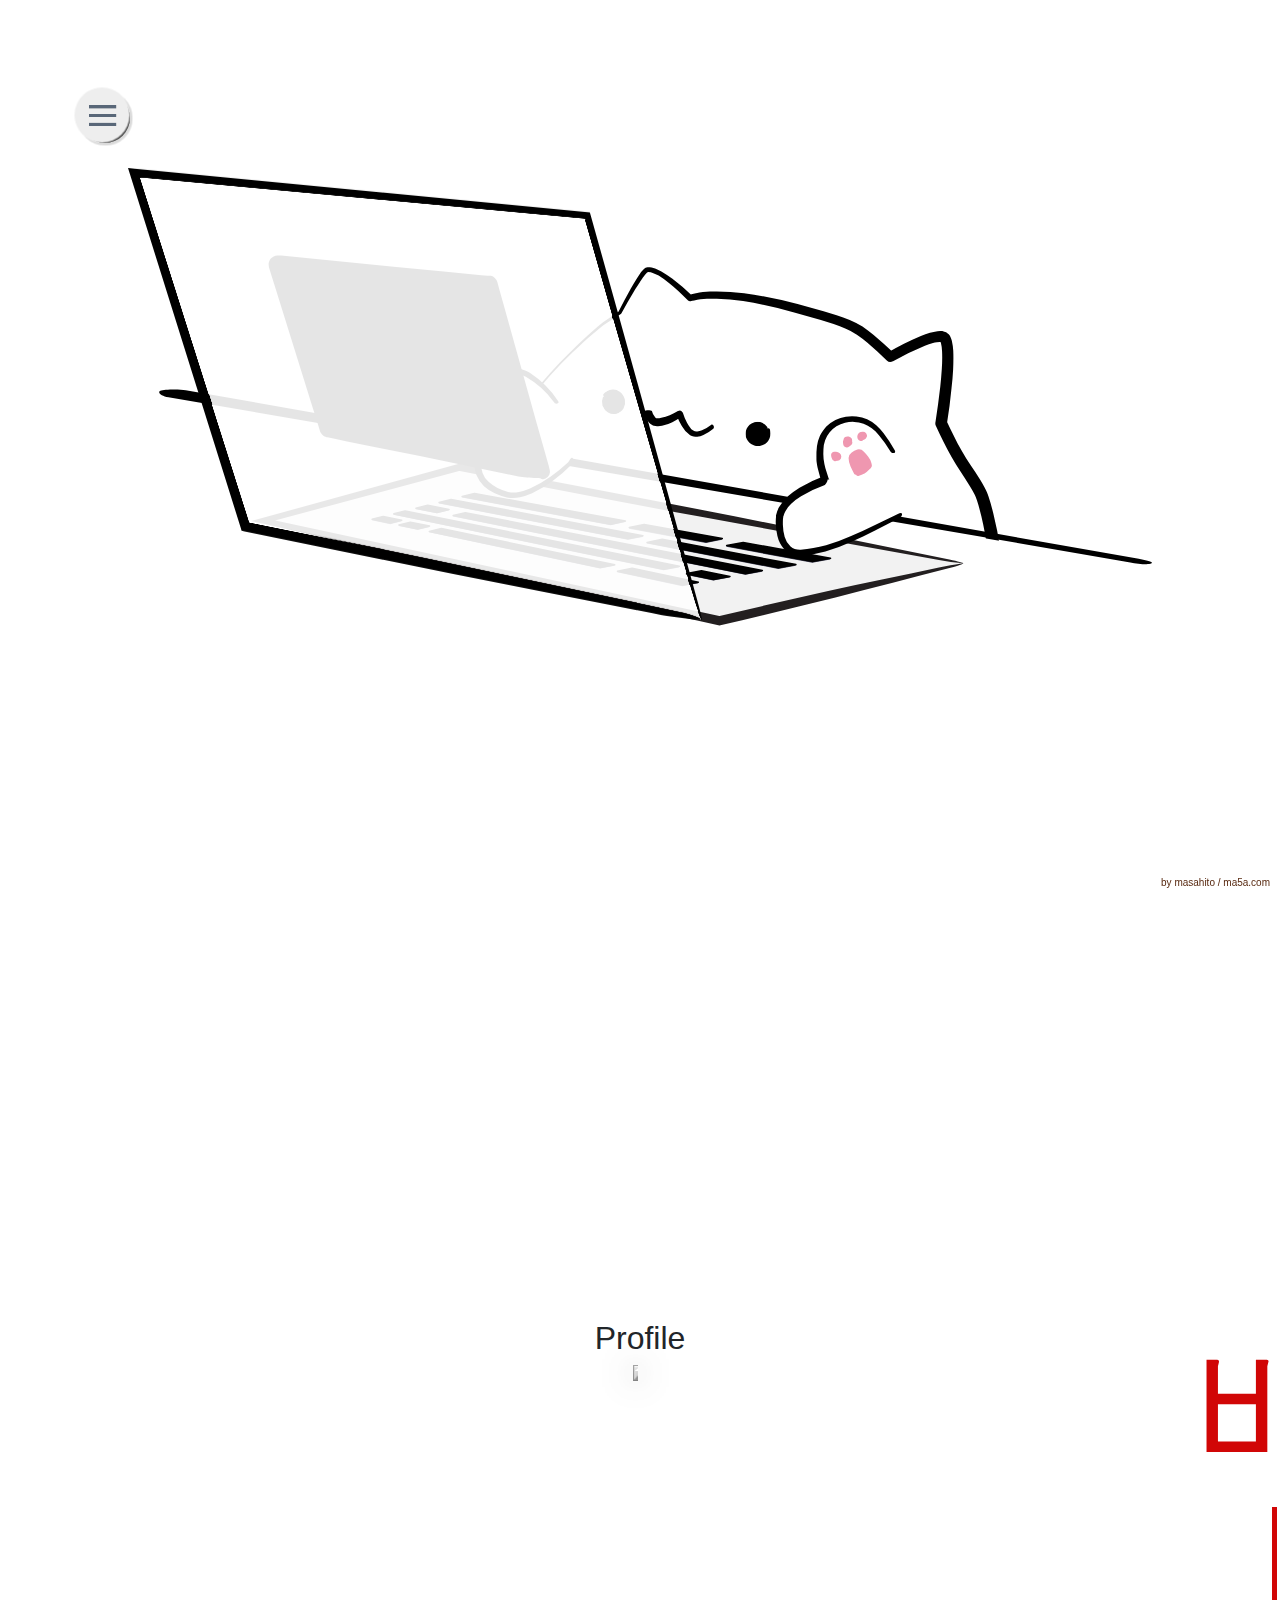
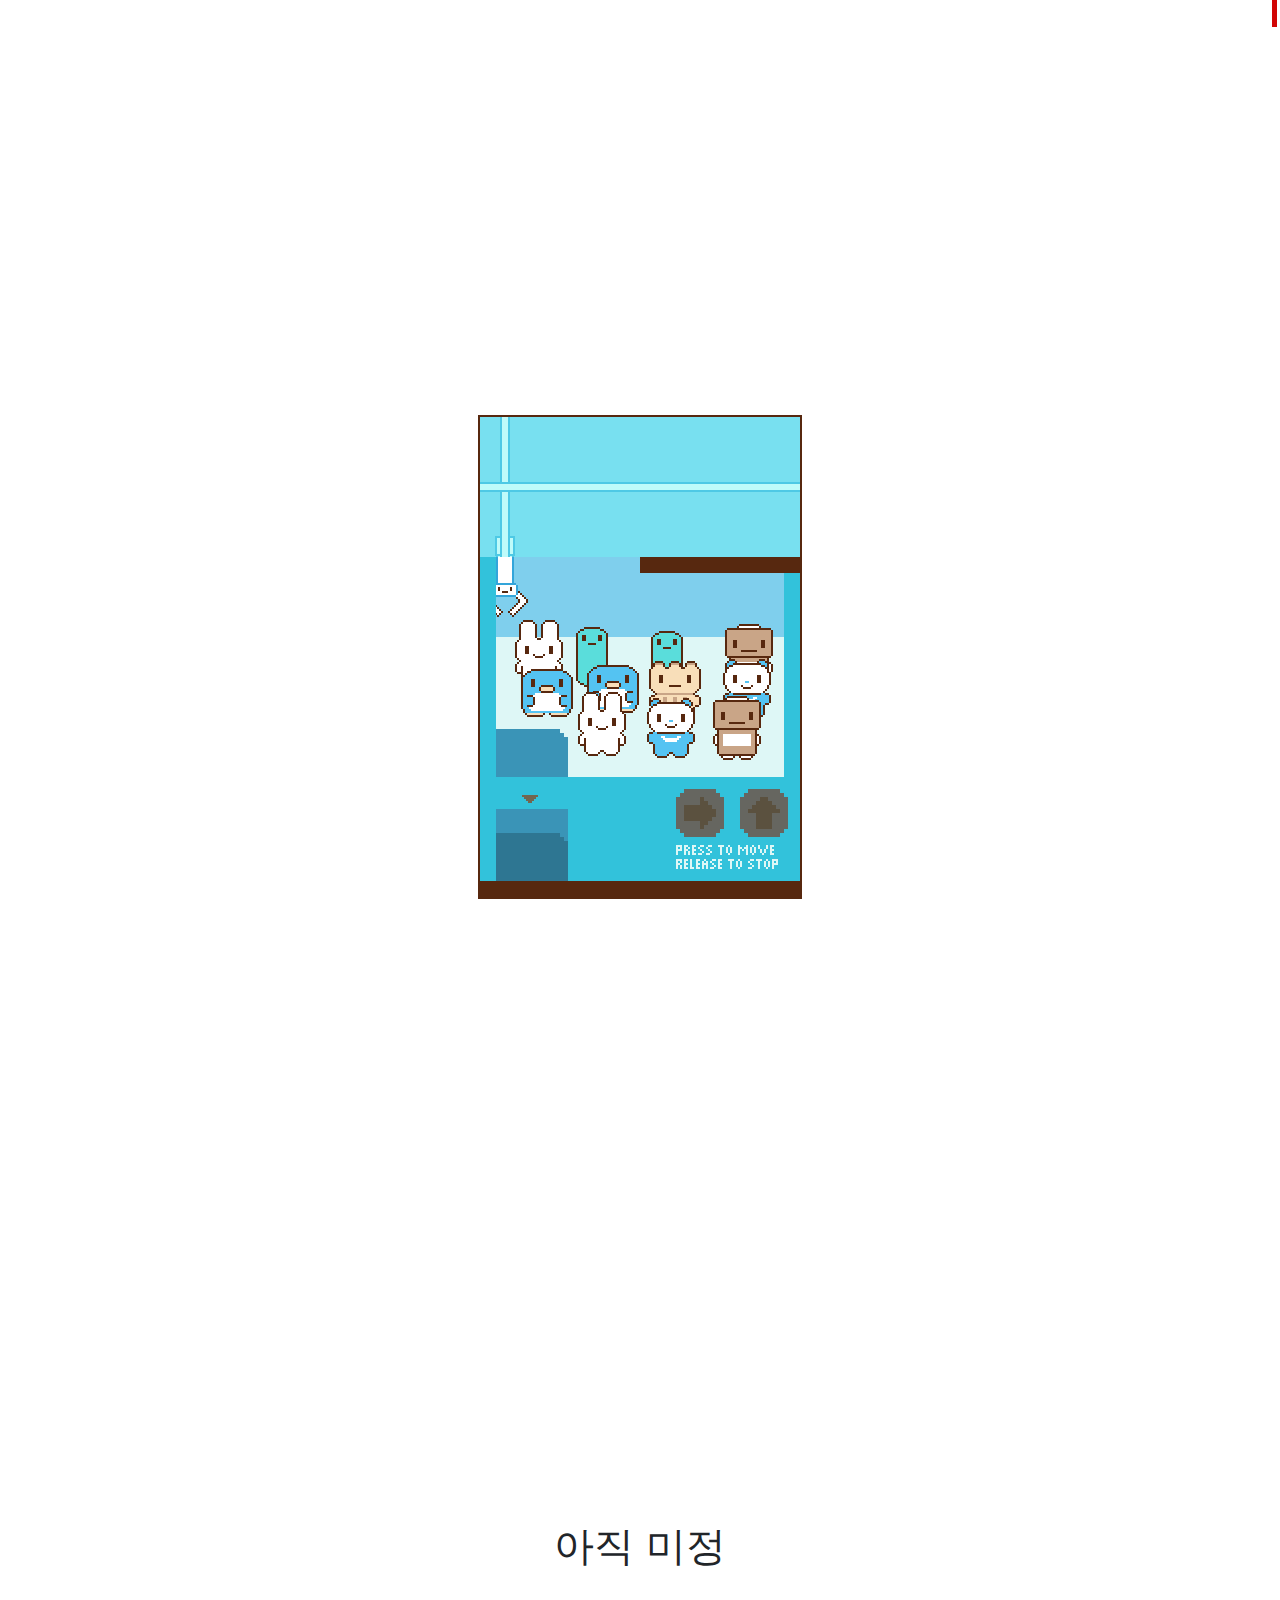
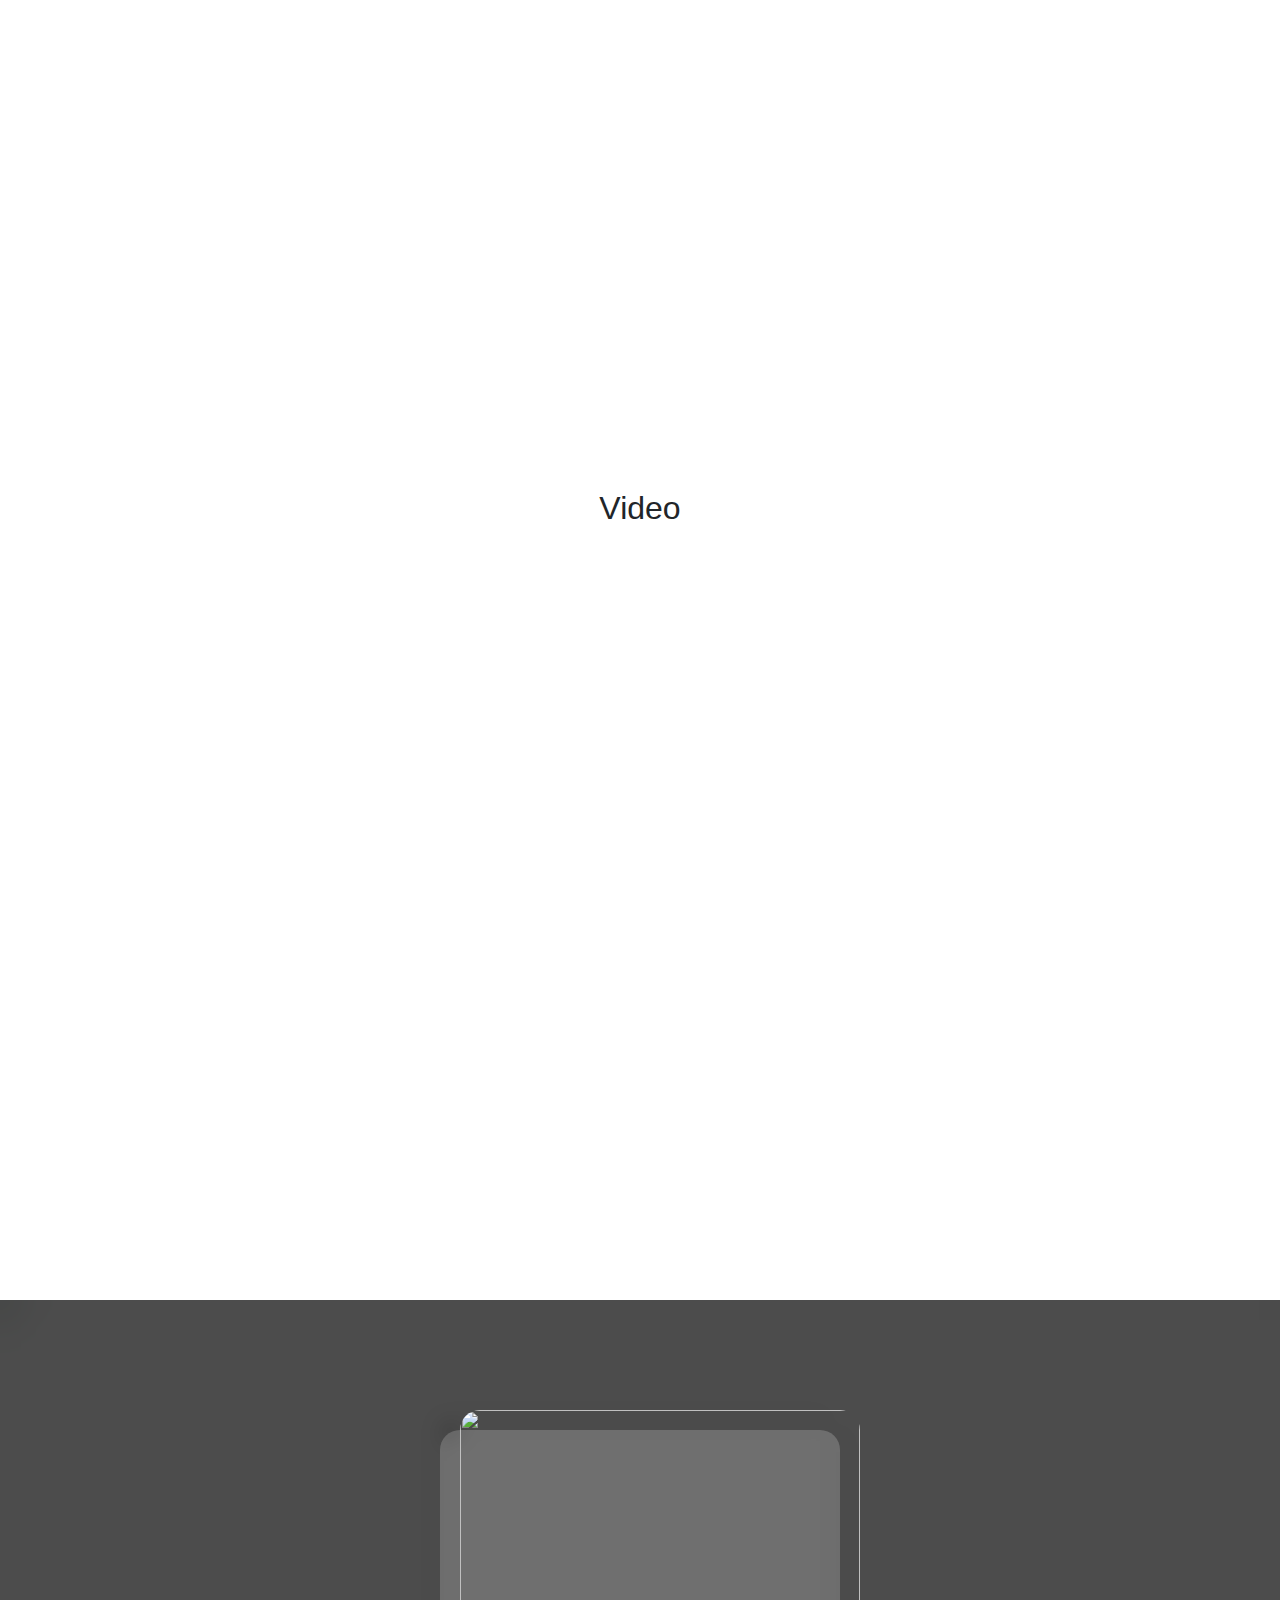
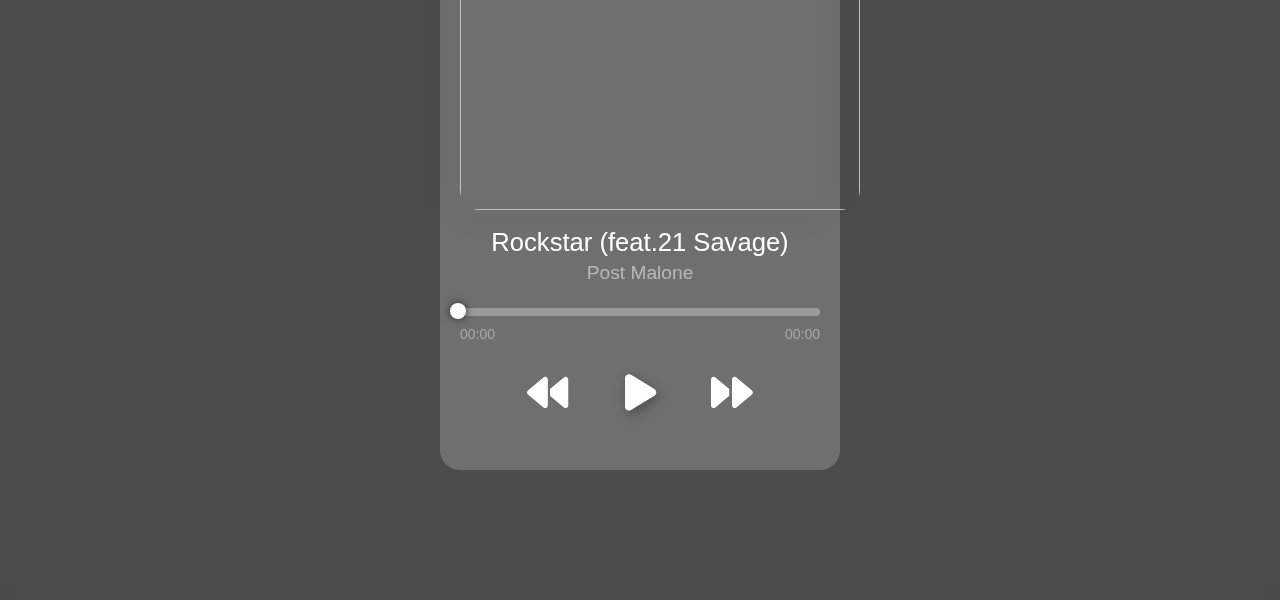
==== BSH1/index.html @ 871c1a19 "게임기능 구현" ====
<!DOCTYPE html>
<html lang="ko">
<head>
    <meta charset="UTF-8">
    <meta name="viewport" content="width=device-width, initial-scale=1.0">
    <title>개인 페이지</title>
    <link rel="stylesheet" href="styles.css">
    <link rel="stylesheet" href="./bongo_cat/bongo_cat.css">
    <link rel="stylesheet" href="./Geolocation/Geolocation.css">
    <link rel="stylesheet" href="https://maxcdn.bootstrapcdn.com/bootstrap/4.5.2/css/bootstrap.min.css">
    <link rel="stylesheet" href="./Localstorage/Localstorage.css">
    <link rel="stylesheet" href="./game/game.css"> 
    <link rel="stylesheet" href="./Audio/Audio.css">
    <link rel="stylesheet" href="https://cdnjs.cloudflare.com/ajax/libs/font-awesome/6.4.0/css/all.min.css">
    <link rel="stylesheet" href="../navi/navi.css">
</head>
<body>
  <div id="navi-container"></div>

    <!-- 페이지 1: 고양이 애니메이션 -->
    <div id="page1" class="page">
        <div class="content">

            <div class="container">
          
              <svg id="bongo-cat" xmlns="http://www.w3.org/2000/svg" xmlns:xlink="http://www.w3.org/1999/xlink" viewBox="0 0 787.3 433.8">
          
                <defs>
          
                  <symbol id="eye" data-name="eye" viewBox="0 0 19.2 18.7">
          
                    <circle cx="9.4" cy="9.1" r="8"></circle>
          
                    <path d="M16.3,5.1a1.3,1.3,0,0,1-1.4-.3,7.2,7.2,0,0,0-4.5-2.6A7.2,7.2,0,0,0,5.5,3.5,6.8,6.8,0,0,0,2.8,7.8a6.8,6.8,0,0,0,1,4.8,6.2,6.2,0,0,0,4,2.7,6.1,6.1,0,0,0,4.6-.7,6.7,6.7,0,0,0,2.9-3.7,6.4,6.4,0,0,0-.5-4.5c-.1-.2.8-1,1.5-1.3s2.2,0,2.3.5a9.4,9.4,0,0,1-.2,7.2,9.4,9.4,0,0,1-5.1,5.1,9,9,0,0,1-7,.2A9.6,9.6,0,0,1,1,13.5,9.2,9.2,0,0,1,.4,6.6,8.9,8.9,0,0,1,4.6,1.3,9,9,0,0,1,11.2.2,9.3,9.3,0,0,1,16.7,4C16.9,4.3,17,4.8,16.3,5.1Z"></path>
          
                  </symbol>
          
                  <symbol id="paw-pads" data-name="paw-pads" viewBox="0 0 31.4 33.9">
          
                    <path d="M6.8,16a3.7,3.7,0,0,1,1.1,2.8,3.2,3.2,0,0,1-1.6,2.6L5,21.8H4.4a2.8,2.8,0,0,1-1.8.3A4.2,4.2,0,0,1,.2,19.1,7.7,7.7,0,0,1,0,17.6a2.8,2.8,0,0,1,.6-2,3.2,3.2,0,0,1,2.1-.8H4A5,5,0,0,1,6.8,16Zm7.3-4.8a1.8,1.8,0,0,0,.7-.5l.7-.4a3.5,3.5,0,0,0,1.1-1,3.2,3.2,0,0,0,.3-1.4,1.4,1.4,0,0,0-.2-.6,3.4,3.4,0,0,0-.3-2.4,3.2,3.2,0,0,0-2.1-1.5H13.1a4.7,4.7,0,0,0-1.6.4,2,2,0,0,0-.9.9l-.4.6v.4a6.1,6.1,0,0,0-.5,1.2,4.3,4.3,0,0,0,0,1.6,3.5,3.5,0,0,0,.5,2l.7.6a3.3,3.3,0,0,0,1.7.7A3,3,0,0,0,14.1,11.2ZM22.7,7l.6.2h.3A2.3,2.3,0,0,0,25,6.8l.4-.3.6-.3a7.5,7.5,0,0,0,1.5-.9,4.2,4.2,0,0,0,.8-1.2,1.9,1.9,0,0,0,.1-1.5A2.6,2.6,0,0,0,27.5,1,3.5,3.5,0,0,0,23.6.3a3.8,3.8,0,0,0-2,1.5,4.8,4.8,0,0,0-.7,2,3.6,3.6,0,0,0,.9,2.6ZM31,24.1a13.5,13.5,0,0,0-2.2-4.7,36.6,36.6,0,0,0-3.2-3.9,5.3,5.3,0,0,0-5-1.9,10.5,10.5,0,0,0-4.5,2.2A5.6,5.6,0,0,0,13.5,20a15.1,15.1,0,0,0,1.2,6.3c.8,2,1.7,4,2.6,5.9a1.6,1.6,0,0,0,1.5.8,1.7,1.7,0,0,0,1.9.9,17.1,17.1,0,0,0,8.7-4.8,8.2,8.2,0,0,0,1.7-2C31.6,26.3,31.3,25,31,24.1Z" fill="#ef97b0"></path>
          
                  </symbol>
          
                </defs>
          
                <g id="head">
          
                  <g id="head__outline">
          
                    <path d="M303.2,186.3c4-7,14.8-20.2,20-26,17-19,34.6-34.9,43-41l12-8s16.6-32,21-33c9-2,33,22,33,22s20-9,79,7c41,11.1,47,14,57,22,7.5,6,18,16,18,16s33.7-19.5,41-15-2,66-2,66,5.9,12.9,11,22c9.1,16.2,13.6,20.2,19,31,3.6,7.2,8.4,28.5,10.5,43.5l-385-62Z" fill="#fff"></path>
          
                    <path d="M302.9,186.9c-1.2,3-5.9,12.6-9,18.8l-12.5,25.5-.6-1.2c32.2,4.8,64.4,9.2,96.6,13.6s64.4,8.9,96.5,13.7,64.3,9.7,96.4,14.9,64.1,10.5,96.2,15.8l-5.6,5.5c-1.2-8.5-2.8-17.1-4.8-25.6-1-4.1-2.1-8.4-3.4-12.3l-.5-1.4-.5-1.4-.6-1.3-.7-1.3a59.5,59.5,0,0,0-3.1-5.5c-2.2-3.6-4.7-7.2-7.1-11s-4.8-7.6-7-11.5c-4.5-7.9-8.3-15.9-12.1-24a4,4,0,0,1-.3-2.6h0c1.4-9.1,2.7-18.2,3.7-27.4.5-4.5.9-9.1,1.2-13.7s.4-9.1.2-13.4a26.4,26.4,0,0,0-.8-6,8.1,8.1,0,0,0-.3-1.1c-.1-.3-.2-.4-.1-.3h.3c0,.1.1.1,0,.1h-.6a11.9,11.9,0,0,0-2.5.2,16.3,16.3,0,0,0-3,.7,56.7,56.7,0,0,0-6.2,2.1,212.6,212.6,0,0,0-24.5,11.9h-.1a3.9,3.9,0,0,1-4.7-.6c-4.9-4.7-10-9.4-15.1-13.8a86.6,86.6,0,0,0-7.9-6,46.1,46.1,0,0,0-8.5-4.6c-6-2.6-12.6-4.6-19.2-6.7l-19.8-5.7a324.9,324.9,0,0,0-40-8.9,196.8,196.8,0,0,0-20.2-1.8c-1.7,0-3.4-.1-5.1,0h-2.5l-2.5.2-2.5.2-2.4.4-2.4.5-1.1.3h-.5l-.4.2H433a2.5,2.5,0,0,1-2.6-.7c-4.6-4.6-9.5-9.1-14.5-13.2a82.7,82.7,0,0,0-7.9-5.7L403.9,81a10.8,10.8,0,0,0-4-.9c-.1,0-.3,0-.3.1h0l-.7.5-1.5,1.7c-1,1.2-2,2.6-2.9,3.9s-3.6,5.5-5.3,8.3c-3.5,5.7-6.8,11.4-9.9,17.3h0l-.4.4-10.2,6.6a53.6,53.6,0,0,0-4.9,3.4l-4.6,3.8c-6.2,5.1-12.1,10.6-17.9,16.2s-11.3,11.4-16.7,17.4c-2.7,3-5.3,6.1-7.8,9.2s-5,6.3-7.4,9.5c-4.2,5.6-7,10-5.7,7.1a34.1,34.1,0,0,1,2.1-3.8l3.8-5.6c2.9-4,6.3-8.3,8.5-10.9s4.4-5.2,6.7-7.7l6.9-7.4c4.7-4.9,9.4-9.7,14.3-14.3s9.8-9.3,15-13.7l4-3.2,4.2-2.9,8.3-5.7-.4.4c3-5.9,6.1-11.8,9.4-17.7,1.6-2.9,3.3-5.8,5.1-8.6l2.9-4.3,1.8-2a7.5,7.5,0,0,1,1.3-1.1c.1-.2.6-.4,1-.5l.9-.2h1.7l1.4.2,2.7.8c1.7.7,3.3,1.5,4.8,2.3a84,84,0,0,1,8.5,5.7A175.7,175.7,0,0,1,434,98.5l-2.9-.6.8-.3.7-.2L434,97l2.7-.7,2.7-.5a23,23,0,0,1,2.6-.3l2.7-.3,2.7-.2h5.3a182.1,182.1,0,0,1,21,1.3,332.5,332.5,0,0,1,41.1,8.4l20,5.5c6.7,2,13.4,4,20.1,6.7a65.3,65.3,0,0,1,9.8,5.1c3.1,2.1,5.9,4.3,8.6,6.5,5.4,4.5,10.6,9.2,15.7,14l-4.8-.6c4.1-2.4,8.2-4.6,12.4-6.7s8.6-4.2,13-6c2.3-.9,4.6-1.7,7-2.4a23.4,23.4,0,0,1,3.8-.9,20,20,0,0,1,4.4-.4h1.3l1.5.4a5.1,5.1,0,0,1,1.7.7l.9.7.8.7a8.3,8.3,0,0,1,1.6,2.6,12.7,12.7,0,0,1,.8,2.3,44.6,44.6,0,0,1,1.1,7.7c.2,5,.1,9.7-.1,14.4s-.7,9.5-1.2,14.1c-.9,9.4-2.1,18.6-3.6,27.9l-.3-2.6c3.7,7.9,7.5,15.8,11.8,23.3,2.1,3.7,4.4,7.4,6.8,11s4.9,7.2,7.3,11.1c1.3,2,2.4,4,3.5,6.1a10.9,10.9,0,0,0,.8,1.5l.8,1.8.7,1.7.6,1.7c1.5,4.4,2.6,8.7,3.7,13.1a262,262,0,0,1,5.2,26.4,4.9,4.9,0,0,1-4.1,5.6h-1.5c-32.1-5-64.2-9.9-96.3-15.1s-64.1-10.6-96.1-16.1-64-11.4-96-17.4-63.9-11.9-95.9-17.4h-.1a.8.8,0,0,1-.6-.9v-.2l16.6-32.1C299.8,192.2,304.1,183.9,302.9,186.9Z"></path>
          
                  </g>
          
                  <g id="head__face">
          
                    <g id="eyes">
          
                      <use width="19.2" height="18.7" transform="translate(474.8 195.2)" xlink:href="#eye"></use>
          
                      <use width="19.2" height="18.7" transform="matrix(-0.51, -0.85, 0.82, -0.5, 370.39, 192.59)" xlink:href="#eye"></use>
          
                    </g>
          
                    <g id="mouth">
          
                      <path d="M399.2,186.3c.9,3.6,2.6,7.8,6,9,6.4,2.3,19-6,19-6s4.1,12.4,10,15,10.7-1.7,16-6" fill="#fff"></path>
          
                      <path d="M450.2,198.3c.6,1.2.2,1.9-.2,2.2a36.7,36.7,0,0,1-7.6,4.9,14.9,14.9,0,0,1-4.8,1.4h-1.4l-1.3-.2-1.4-.4-1.3-.6a21.6,21.6,0,0,1-6.4-7.2,52.8,52.8,0,0,1-4-8.3l3.8,1.3a62.3,62.3,0,0,1-7.1,4.1,32.1,32.1,0,0,1-7.9,2.8,13.2,13.2,0,0,1-4.9.2l-1.4-.3a7.5,7.5,0,0,1-1.3-.6,7.9,7.9,0,0,1-2.3-1.6,16.8,16.8,0,0,1-2.9-4,24.1,24.1,0,0,1-1.6-4.2c-.1-.5,1.6-1.3,3-1.4s3.5.2,3.6.6a10.3,10.3,0,0,0,2.6,4.9l.7.5h2.4l1.5-.2a28.4,28.4,0,0,0,6.5-2c2.1-1,4.3-2.1,6.3-3.3h.1a2.5,2.5,0,0,1,3.4.9l.3.5a43.1,43.1,0,0,0,3.2,7.7,19.8,19.8,0,0,0,2.2,3.4,8.1,8.1,0,0,0,2.6,2.6,5,5,0,0,0,3,.7,10.8,10.8,0,0,0,3.7-1,33.4,33.4,0,0,0,7.2-4.3C448.8,197.4,449.5,197.2,450.2,198.3Z"></path>
          
                    </g>
          
                  </g>
          
                </g>
          
                <g id="table">
          
                  <path d="M65.7,181.8l714,124c0,74-2,54-2,128l-673-161Z" fill="#fff"></path>
          
                  <path d="M786.7,304.2c-2.7,1.2-10.8,0-16.1-.9L31.1,176.4c-5.2-.9-8.9-3.8-6.2-5s14.3-1.4,19.5-.5L777.1,300.6C782.3,301.6,789.4,303.1,786.7,304.2Z"></path>
          
                </g>
          
                <g id="laptop">
          
                  <g id="laptop__base">
          
                    <polygon points="641.9 304.1 454.7 348.2 103.8 271.3 254.6 230.3 641.9 304.1" fill="#f2f2f2"></polygon>
          
                    <path d="M641.9,304.1c1.5-.1-2.3,1.5-10.3,3.6-28.9,7.5-58.1,15.2-87.7,22.6s-59.1,14.5-88.4,21.3l-.8.2-.8-.2-349.5-78-1.1-.2-8.7-1.9,8.6-2.3,150.6-41.5.6-.2h.7c62.5,11.7,125.5,23.6,188.4,35.9s125.6,25.1,188,37.6c8,1.6,11.9,3,10.4,3a185.6,185.6,0,0,1-18.4-2.6c-61.9-11.2-123.6-22.2-185-33.5s-122.7-23.1-184.4-35h1.2L104.4,273.4h-.1v-4.3l351.2,75.7h-1.5c28.3-6.7,56.3-13.3,84.3-19.5s56.5-12,85.2-18.1C631.3,305.6,640.4,304.1,641.9,304.1Z" fill="#231f20"></path>
          
                  </g>
          
                  <g id="laptop__keyboard">
          
                    <polygon points="371.1 274.8 256.8 253.5 257 252.7 266.2 251.1 382.4 271.5 382.3 272.3 371.1 274.8" fill="#3e3e54"></polygon>
          
                    <polygon points="237.4 265.6 221.3 262.4 221.4 261.7 230.2 260.2 246.8 262.6 246.6 263.4 237.4 265.6" fill="#3e3e54"></polygon>
          
                    <polygon points="474.6 312.9 249.9 268.1 250.1 267.3 259.2 265.8 487.7 309.6 487.5 310.5 474.6 312.9" fill="#3e3e54"></polygon>
          
                    <polygon points="411.8 309.4 204.2 266.7 204.4 266 212.9 264.5 423.9 306.3 423.7 307.2 411.8 309.4" fill="#3e3e54"></polygon>
          
                    <polygon points="450 317.3 428.5 312.9 428.8 312 440.7 310.6 462.7 314.1 462.5 315 450 317.3" fill="#3e3e54"></polygon>
          
                    <polygon points="201.6 273.9 187.5 270.9 187.7 270.2 196 268.7 210.4 271 210.3 271.7 201.6 273.9" fill="#3e3e54"></polygon>
          
                    <polygon points="222.6 278.3 208.1 275.3 208.3 274.5 216.9 273.1 231.8 275.4 231.6 276.2 222.6 278.3" fill="#3e3e54"></polygon>
          
                    <polygon points="362.9 308.1 231.5 280.2 231.7 279.5 240.7 278.1 374.2 305.1 374 305.9 362.9 308.1" fill="#3e3e54"></polygon>
          
                    <polygon points="444.3 288.4 385.2 277.4 385.4 276.5 396.6 274.9 456.9 285.1 456.7 285.9 444.3 288.4" fill="#3e3e54"></polygon>
          
                    <polygon points="526.1 303.6 460.1 291.3 460.3 290.4 472.8 288.9 540.1 300.2 539.9 301.1 526.1 303.6" fill="#3e3e54"></polygon>
          
                    <polygon points="426.2 321.6 376.1 310.9 376.3 310.1 387.4 308.7 438.5 318.5 438.3 319.4 426.2 321.6" fill="#3e3e54"></polygon>
          
                    <g>
          
                      <polygon points="410.6 286.5 399.1 288 398.9 288.8 499.9 308.3 513.3 305.9 513.5 305 410.6 286.5" fill="#3e3e54"></polygon>
          
                      <polygon points="395.7 283.7 395.9 282.8 248.2 255.7 239.2 257.3 239 258 384.3 286 395.7 283.7" fill="#3e3e54"></polygon>
          
                    </g>
          
                    <polygon points="371.3 273.9 256.9 252.7 266.4 250.3 382.4 271.5 371.3 273.9" stroke="#000" stroke-linecap="round" stroke-linejoin="round" stroke-width="1.2"></polygon>
          
                    <polygon points="237.6 264.9 221.4 261.7 230.4 259.4 246.8 262.6 237.6 264.9" stroke="#000" stroke-linecap="round" stroke-linejoin="round" stroke-width="1.2"></polygon>
          
                    <polygon points="474.8 312 250 267.3 259.4 265.1 487.7 309.6 474.8 312" stroke="#000" stroke-linecap="round" stroke-linejoin="round" stroke-width="1.2"></polygon>
          
                    <polygon points="412 308.5 204.4 266 213.1 263.8 423.9 306.3 412 308.5" stroke="#000" stroke-linecap="round" stroke-linejoin="round" stroke-width="1.2"></polygon>
          
                    <polygon points="450.2 316.4 428.8 312 440.9 309.7 462.8 314.1 450.2 316.4" stroke="#000" stroke-linecap="round" stroke-linejoin="round" stroke-width="1.2"></polygon>
          
                    <polygon points="201.7 273.1 187.7 270.2 196.2 268 210.4 271 201.7 273.1" stroke="#000" stroke-linecap="round" stroke-linejoin="round" stroke-width="1.2"></polygon>
          
                    <polygon points="222.8 277.6 208.3 274.5 217.1 272.4 231.8 275.4 222.8 277.6" stroke="#000" stroke-linecap="round" stroke-linejoin="round" stroke-width="1.2"></polygon>
          
                    <polygon points="363.1 307.3 231.7 279.5 240.9 277.3 374.2 305.1 363.1 307.3" stroke="#000" stroke-linecap="round" stroke-linejoin="round" stroke-width="1.2"></polygon>
          
                    <polygon points="444.6 287.5 385.4 276.5 396.8 274.1 456.9 285 444.6 287.5" stroke="#000" stroke-linecap="round" stroke-linejoin="round" stroke-width="1.2"></polygon>
          
                    <polygon points="526.3 302.7 460.3 290.4 473 288 540.1 300.2 526.3 302.7" stroke="#000" stroke-linecap="round" stroke-linejoin="round" stroke-width="1.2"></polygon>
          
                    <polygon points="426.4 320.7 376.3 310.1 387.6 307.9 438.5 318.5 426.4 320.7" stroke="#000" stroke-linecap="round" stroke-linejoin="round" stroke-width="1.2"></polygon>
          
                    <g>
          
                      <polygon points="410.7 285.6 399.1 288 500.1 307.4 513.5 305 410.7 285.6" stroke="#000" stroke-linecap="round" stroke-linejoin="round" stroke-width="1.2"></polygon>
          
                      <polygon points="395.9 282.8 248.4 255 239.2 257.3 384.5 285.2 395.9 282.8" stroke="#000" stroke-linecap="round" stroke-linejoin="round" stroke-width="1.2"></polygon>
          
                    </g>
          
                  </g>
          
                  <g id="paw-right">
          
                    <g id="paw-right--down">
          
                      <path d="M293.2,191.3l10-7s-18.4,11.1-24,20-13,20.4-9,31c4.7,12.4,20.5,15.7,22,16,20,3.8,47.8-24.3,47.8-24.3s1.9-3.3,2.2-3.7" fill="#fff"></path>
          
                      <path d="M342.1,223.4c.9,1.2.2,2.8-.3,3.7l-.4.7-.3.3a118.1,118.1,0,0,1-14.2,12.3,83.2,83.2,0,0,1-16.2,9.8,43.9,43.9,0,0,1-9.3,3,26.3,26.3,0,0,1-10.1.2,44.5,44.5,0,0,1-9.3-3.2,34.2,34.2,0,0,1-8.3-5.5,23,23,0,0,1-5.8-8.5,21.3,21.3,0,0,1-1.3-10.3,34.9,34.9,0,0,1,2.7-9.7,76.1,76.1,0,0,1,4.5-8.5l2.4-4,.6-1,.8-1.1a15.6,15.6,0,0,1,1.6-2,49.9,49.9,0,0,1,7-6.8,136.1,136.1,0,0,1,15.3-11.2,3.1,3.1,0,0,1,4.4,1,3,3,0,0,1-.8,4.2H305l-8.6,6.2c-.9.6-2.7-.5-3.1-1.9s.5-4.4,1.5-5l6.6-4.5,3.5,5.3A131.9,131.9,0,0,0,290,197.4a52.7,52.7,0,0,0-6.4,6,6.5,6.5,0,0,0-1.3,1.6l-.6.8-.7,1-2.4,3.8c-1.6,2.6-3.1,5.2-4.4,7.8a27.7,27.7,0,0,0-2.4,8.1,15.6,15.6,0,0,0,.8,8,17.4,17.4,0,0,0,4.4,6.7,27.2,27.2,0,0,0,7.1,4.9,39.5,39.5,0,0,0,8.1,3,21.6,21.6,0,0,0,8.4,0,37.8,37.8,0,0,0,8.5-2.6,84.9,84.9,0,0,0,15.7-9,142.4,142.4,0,0,0,14.1-11.6l-.3.3,1.1-1.8C340.3,223.4,341.3,222.2,342.1,223.4Z"></path>
          
                    </g>
          
                    <g id="paw-right--up">
          
                      <g>
          
                        <path d="M282.2,215.2c-1.6-1.6-12.8-17.9-14-34.3-.1-2.5,1.7-16,12.9-22.4s22.3-1.9,26.2.4c12.2,7.3,21.2,19.1,22.8,22.4" fill="#fff"></path>
          
                        <path d="M330,181.2a2.4,2.4,0,0,1-2.6-1.3,71.4,71.4,0,0,0-9.8-10.8,64,64,0,0,0-11.7-8.6,26.3,26.3,0,0,0-6.5-2.3,26.9,26.9,0,0,0-6.9-.6,24.9,24.9,0,0,0-6.7,1.3,20.8,20.8,0,0,0-5.8,3.3,23.1,23.1,0,0,0-7.6,11,32.5,32.5,0,0,0-1.4,6.6,6.6,6.6,0,0,0,.1,1.4l.2,1.8c.1,1.2.4,2.3.6,3.5a65,65,0,0,0,4.8,13.4c1,2.2,2.2,4.3,3.4,6.4a43.1,43.1,0,0,0,3.9,5.9.6.6,0,0,1,0,.6c0,.2-.2.4-.4.7a5.7,5.7,0,0,1-1.5,1.6c-1.3.6-4.1.1-4.6-.6a89.5,89.5,0,0,1-7.2-13.7,63.7,63.7,0,0,1-4.3-14.9,25.7,25.7,0,0,1-.5-4c0-.3-.1-.6-.1-1v-1.2a12.5,12.5,0,0,1,.2-2.1,35.2,35.2,0,0,1,2.4-7.8,28.6,28.6,0,0,1,4.1-6.9,24.6,24.6,0,0,1,6.1-5.5,26.2,26.2,0,0,1,15.5-4.2,28.9,28.9,0,0,1,7.8,1.2l3.8,1.3,1.8.9,1.8,1a78.2,78.2,0,0,1,11.9,9.6,80.2,80.2,0,0,1,9.7,11.8C331.1,179.7,331.4,181,330,181.2Z"></path>
          
                      </g>
          
                      <use width="31.4" height="33.93" transform="translate(273.2 166.1) rotate(-5.6)" xlink:href="#paw-pads"></use>
          
                    </g>
          
                  </g>
          
                  <g id="laptop__terminal">
          
                    <path d="M316.9,238.7,153.5,205.2a5.1,5.1,0,0,1-4-3.5L109.8,75.4c-1-3.3,1.9-6.6,5.6-6.3L277.9,84.5a5.2,5.2,0,0,1,4.6,3.7l40.7,144.4C324.2,236.2,320.8,239.5,316.9,238.7Z"></path>
          
                    <path d="M317.3,238.7a7.9,7.9,0,0,0,2.2-.7,5,5,0,0,0,2.2-1.9,3.7,3.7,0,0,0,.6-2.9l-.3-.8-.2-.9a15.4,15.4,0,0,1-.5-1.7L300,154.6l-10.7-37.5L284,98.3l-2.6-9.4a7.9,7.9,0,0,0-.4-.9,4.3,4.3,0,0,0-.4-.7,3.3,3.3,0,0,0-1.5-1.1l-.9-.3h-1.1l-2.4-.2L119.2,71.2l-2.4-.3h-2.2a3.3,3.3,0,0,0-2.8,1.6,2.4,2.4,0,0,0-.5,1.4v.8c.1.1.1.2.1.4l.2.6,1.5,4.6L119,98.8l11.8,37.3,11.7,37.2,5.9,18.6,2.9,9.3a3.4,3.4,0,0,0,2.2,2h1l1.2.3,2.4.4,153,31.1c4.3.9,7.4,2.9,5.2,3.3s-11.7-.1-16-1l-75.8-15.7L186.6,214l-19-3.9-9.5-2-4.7-1h-.7l-.8-.3a6.1,6.1,0,0,1-1.4-.7,7.6,7.6,0,0,1-2.3-2.4l-.4-.8a1.9,1.9,0,0,1-.2-.7l-.4-1.2-.7-2.3-1.4-4.6-2.9-9.2-5.8-18.5-11.5-36.9-11.5-37-2.9-9.2L109,78.5l-.7-2.3v-.6c0-.3-.1-.6-.1-.8a4.8,4.8,0,0,1,0-1.7,6.8,6.8,0,0,1,3.8-5,10.1,10.1,0,0,1,3-.7h2.6l9.6,1L204.1,76l38.5,3.7,19.3,1.9,9.6.9,4.8.5h2.6a6.6,6.6,0,0,1,2.7,1.2,7.2,7.2,0,0,1,1.9,2.4,12.1,12.1,0,0,1,.5,1.4l.3,1.1,1.3,4.7,2.6,9.3,5.2,18.6,10.4,37.3,10.4,37.3,5.3,18.6,2.6,9.4,1.3,4.6.6,2.4a7,7,0,0,1,.4,2.7,5.7,5.7,0,0,1-1.8,3.7,5.9,5.9,0,0,1-3.4,1.6,3.5,3.5,0,0,1-2.1-.4C316.7,239,316.8,238.9,317.3,238.7Z"></path>
          
                  </g>
          
                  <g id="laptop__terminal_code_scene"> 
          
                    <g id="laptop__code">
          
                      <g stroke="#3DE0E8" stroke-width="6" transform="matrix(-1 0 0 1 278 103)">
          
                        <g id="f3" transform="translate(0 76)">
          
                          <path class="typing-animation" id="f3-l9" d="M8,25L8,25" stroke-dasharray="60,10"></path>
          
                          <path class="typing-animation" id="f3-l8" d="M8,13L8,13" stroke-dasharray="50,10"></path>
          
                          <path class="typing-animation" id="f3-l7" d="M0,1L0,1" stroke-dasharray="25,10"></path>
          
                        </g>
          
                        <g id="f2" transform="translate(0 38)">
          
                          <path class="typing-animation" id="f2-l6" d="M8,25L8,25" stroke-dasharray="40,10"></path>
          
                          <path class="typing-animation" id="f2-l5" d="M8,13L8,13" stroke-dasharray="60,10"></path>
          
                          <path class="typing-animation" id="f2-l4" d="M0,1L0,1" stroke-dasharray="30,10"></path>
          
                        </g>
          
                        <g id="f1">
          
                          <path class="typing-animation" id="f1-l3" d="M8,25L8,25" stroke-dasharray="60,10"></path>
          
                          <path class="typing-animation" id="f1-l2" d="M8,13L8,13" stroke-dasharray="60,10"></path>
          
                          <path class="typing-animation" id="f1-l1" d="M0,1L0,1" stroke-dasharray="60,10"></path>
          
                        </g>
          
                      </g>
          
                    </g>
          
                  </g>
          
                  <g id="laptop__cover" style="mix-blend-mode: hard-light;">
          
                    <polygon points="440.7 347.2 90.3 275.6 4.7 3.8 353 36.7 440.7 347.2" fill="#f2f2f2"></polygon>
          
                    <path d="M440.4,346.4c-2.5-5.3-6.5-18.8-9-27.4L390.7,178c-13.6-46.8-26.9-93.7-40.3-140.6l2.3,2L4.4,7.1,7.9,2.8,94,274.5l-2.9-2.6q83.7,16.8,166.8,34.2t166.8,35.4c8.8,1.9,17.5,5.1,14.7,5.5s-6.3-.2-12-.9-12.3-1.5-16.8-2.3Q330.5,328.1,250,312.1c-53.5-10.8-107.1-21.7-160.4-32.7l-2.3-.5-.6-2.1L1.5,4.8,0,0,5,.5,353.3,34l1.8.2.5,1.8q20.7,73.8,41.2,147.8l40.6,147.5C439.8,340.1,442.9,351.7,440.4,346.4Z"></path>
          
                  </g>
          
                </g>
          
                <g id="paw-left">
          
                  <g id="paw-left--up">
          
                    <g>
          
                      <path d="M545.4,261.9c-7.1-13-12.9-31.1-13.3-37.6-.6-9,0-15.6,5.2-22.2s15-9.8,22.7-8.8a26.7,26.7,0,0,1,17.3,9.4c5.3,5.8,9.4,12.9,11.6,16.6" fill="#fff"></path>
          
                      <path d="M588.9,219.2c-1.4.4-2.3-.7-2.8-1.4a93.9,93.9,0,0,0-8.9-12.5c-3.3-3.9-7.1-7-11.7-8.6a24.2,24.2,0,0,0-7.1-1.4,24.5,24.5,0,0,0-7.1.7,27,27,0,0,0-6.6,2.7,21,21,0,0,0-5.2,4.6,20.6,20.6,0,0,0-3.5,6.1,22.2,22.2,0,0,0-1.3,6.9,47.3,47.3,0,0,0,.1,7.5,52.2,52.2,0,0,0,1.4,7.1c1.4,4.8,3.1,9.7,5,14.4a147.7,147.7,0,0,0,6.5,13.9c.4.7-1,2.3-2.4,2.6s-4-.6-4.4-1.4c-2.3-4.8-4.3-9.7-6.1-14.6a128.8,128.8,0,0,1-4.6-15.3c-.3-1.3-.5-2.6-.7-4a16.4,16.4,0,0,1-.2-2.2v-2a57,57,0,0,1,.4-8.2,27.2,27.2,0,0,1,2.3-8.2c.7-1.3,1.4-2.5,2.2-3.7l1.3-1.7,1.4-1.6a28.8,28.8,0,0,1,7-5,27.6,27.6,0,0,1,8-2.5,25.6,25.6,0,0,1,8.3-.2,27.4,27.4,0,0,1,15.1,6.7,50.6,50.6,0,0,1,5.5,5.9,111.3,111.3,0,0,1,8.7,13.2C589.8,217.7,590.3,218.9,588.9,219.2Z"></path>
          
                    </g>
          
                    <use width="31.4" height="33.93" transform="matrix(0.99, -0.03, 0.04, 1, 539.85, 203.52)" xlink:href="#paw-pads"></use>
          
                  </g>
          
                  <g id="paw-left--down">
          
                    <path d="M538.2,239.3c-3.2,1.6-33,10.8-37,28-.4,1.8-2.1,18.9,7,26,5.5,4.3,12.7,2.8,25,0,10.3-2.3,19-5.8,40-16,9.1-4.4,16.6-8.2,22-11" fill="#fff"></path>
          
                    <path d="M595.1,266.4c.1,1.4-1.4,2.4-2.4,2.9l-18.3,9.4c-6.2,3.1-12.3,6.1-18.6,9a120.8,120.8,0,0,1-19.6,7.2l-5.1,1.2-5.1,1.1a43.4,43.4,0,0,1-5.2.9,33.8,33.8,0,0,1-5.6.3,17.8,17.8,0,0,1-5.8-1.5,6.1,6.1,0,0,1-1.4-.7l-1.3-.9-2.2-2a23.6,23.6,0,0,1-5.2-10.2,44.5,44.5,0,0,1-1.3-10.9c0-.9.1-1.8.1-2.7a6.6,6.6,0,0,0,.1-1.4v-.7c.1-.3.1-.7.2-.9a21.6,21.6,0,0,1,2.1-5.5,33.4,33.4,0,0,1,7.1-8.7,67.1,67.1,0,0,1,8.7-6.4,121.7,121.7,0,0,1,19-9,1.5,1.5,0,0,1,1.7.6,3.4,3.4,0,0,1,.9,1.9c.1,1.5-1.6,4.2-2.6,4.6a91.1,91.1,0,0,0-17.8,8.5,40.1,40.1,0,0,0-7.6,5.8,22.8,22.8,0,0,0-5.2,7.3l-.4,1-.3,1a1.7,1.7,0,0,0-.2.5v.4c-.1.4-.1.8-.2,1.2s-.1,3.1-.1,4.7a35.4,35.4,0,0,0,1.4,9.3,15.6,15.6,0,0,0,4.5,7.3c2,1.9,4.7,2.6,7.8,2.5a55.9,55.9,0,0,0,9.7-1.2l4.9-1.1,4.9-1.1a121,121,0,0,0,18.8-6.8c12.4-5.3,24.6-11.5,36.8-17.4C593.4,265.4,595,264.9,595.1,266.4Z"></path>
          
                  </g>
          
                </g>
          
              </svg>
          
            </div>
          
          </div>
          
            <!-- 기존 페이지 내용 -->
          </div>

    <!-- 페이지 2: Profile -->
    <div id="page2" class="page">
        <h2>Profile</h2>
        <!-- <img src="profile-image.jpg" alt="Profile Image" style="width: 150px; height: 150px; border-radius: 50%;">
        <p><strong>이름:</strong> 배상현</p>
        <p><strong>직업:</strong> 개발자</p>
        <p><strong>소개:</strong> 안녕하세요, 저는 개발자 배상현입니다. 다양한 웹 개발 실습을 하고 있습니다.</p> -->
        <div class="profile">
          <h1>배상현</h1>
          <div class="infoHolder">
          <h2>개발자</h2>
          <p>안녕하세요, 저는 개발자 배상현입니다. 다양한 웹 개발 실습을 하고 있습니다. </p></div>
          
        <div class="imageHolder"><img class="profilePic" src="https://images.unsplash.com/photo-1418833893919-fa9c83e8d69e?dpr=1&auto=format&fit=crop&w=1500&h=2250&q=80&cs=tinysrgb&crop="></div>
        </div>
        


    </div>

    <!-- 페이지 3: Game -->
    <div id="page3" class="page">
      <div class="wrapper">
        <div class="collection-box pix"></div>
        <div class="claw-machine">
          <div class="box pix">
            <div class="machine-top pix">
              <div class="arm-joint pix">
                <div class="arm pix">
                  <div class="claws pix"></div>
                </div>
              </div>
              <div class="rail vert pix"></div>
              <div class="rail hori pix"></div>
            </div>
            <div class="machine-bottom pix">
              <div class="collection-point pix"></div>
            </div>
          </div>
          <div class="control pix">
            <div class="cover left"></div>
            <button class="hori-btn pix"></button>
            <button class="vert-btn pix"></button>
            <div class="cover right">
              <div class="instruction pix"></div>
            </div>
            <div class="cover bottom"></div>
            <div class="cover top">
              <div class="collection-arrow pix"></div>
            </div>
            <div class="collection-point pix"></div>
          </div>
        </div>
      </div>
      <div class="sign">
        by masahito / <a href="http://www.ma5a.com/">ma5a.com</a>
      </div>
    </div>

    <!-- 페이지 4: 미정 -->
    <div id="page4" class="page">
      <h1>아직 미정</h1>
      
    </div>

    <!-- 페이지 5: Video -->
    <div id="page5" class="page">
      <h2>Video</h2>
      <iframe width="75%" height="75%" 
          src="https://www.youtube.com/embed/4dioshgq6k4" 
          title="YouTube video player" 
          frameborder="0" 
          allow="accelerometer; autoplay; clipboard-write; encrypted-media; gyroscope; picture-in-picture" 
          allowfullscreen>
      </iframe>
    </div>


    <!-- 페이지 6: Audio -->
    <div id="page6" class="page">
        <div class="section">
            <div class="section__background">
                <img id="backgroundImage" class="section__background-image" src="https://yildirimzlm.s3.us-east-2.amazonaws.com/post-malone-2.jpeg" alt="">
            </div>
            <div class="music-card__wrapper">
                <div class="music-card">
                    <div class="music-card__content">
                        <img class="music-image" src="https://yildirimzlm.s3.us-east-2.amazonaws.com/post-malone-2.jpeg" alt="">
                        <div class="music-info">
                            <h2 class="music-name">Rockstar (feat.21 Savage)</h2>
                            <p class="music-artist">Post Malone</p>
                        </div>
                        <audio src="https://yildirimzlm.s3.us-east-2.amazonaws.com/Post+Malone+-+rockstar+ft.+21+Savage+(Official+Audio).mp3"></audio>
                        <div class="music-progress">
                            <div id="progress-bar" class="music-progress-bar"></div>
                            <div class="music-progress__time">
                                <span class="music-progress__time-item music-current-time">00:00</span>
                                <span class="music-progress__time-item music-duration-time">00:00</span>
                            </div>
                        </div>
                        <div class="music-controls">
                            <div id="prev" class="music-controls-item">
                                <i class="fas fa-backward music-controls-item--icon"></i>
                            </div>
    
                            <div id="play" class="music-controls-item">
                                <i class="fas fa-play music-controls-item--icon play-icon"></i>
                                <div class="play-icon-background"></div>
                            </div>
    
                            <div id="next" class="music-controls-item">
                                <i class="fas fa-forward music-controls-item--icon"></i>
                            </div>
                        </div>
                    </div>
                </div>
            </div>
        </div>
    </div>

    <script src="https://code.jquery.com/jquery-3.6.0.min.js"></script>
    <script type="module" src="script.js"></script>
    <script src="./Geolocation/Geolocation.js"></script>
    <script src="./Localstorage/Localstorage.js"></script>
    <script src="./game/game.js"></script>
    <script src="./Audio/Audio.js"></script>
</body>
</html>
---- BSH1/styles.css ----
* {
    margin: 0;
    padding: 0;
    box-sizing: border-box;
}

body {
    font-family: Arial, sans-serif;
    height: 100%; /* 페이지 전체 높이를 100%로 설정 */
    overflow-x: hidden; /* 가로 스크롤 방지 */
    overflow-y: scroll; /* 세로 스크롤 활성화 */
}

h1 {
    margin: 0;
}

.page {
    height: 100vh; /* 각 페이지는 화면의 100% 높이를 차지 */
    display: flex;
    justify-content: center;
    align-items: center;
    text-align: center;
    flex-direction: column;
    padding: 0;
    transition: transform 1s ease-in-out;
    overflow: hidden; /* 화면을 넘는 부분을 숨기기 */
}

video, audio {
    width: 80%;
    margin: 20px 0;
    max-width: 100%;
}

button {
    padding: 10px 20px;
    background-color: #4CAF50;
    color: white;
    border: none;
    cursor: pointer;
    font-size: 16px;
}

button:hover {
    background-color: #45a049;
}

/* 반응형 디자인 */
@media screen and (max-width: 768px) {
    header {
        font-size: 18px;
    }

    h1 {
        font-size: 24px;
    }

    video, audio {
        width: 100%;
    }

    button {
        padding: 8px 16px;
    }
}

@media screen and (max-width: 480px) {
    header {
        font-size: 16px;
    }

    h1 {
        font-size: 20px;
    }

    button {
        padding: 6px 12px;
        font-size: 14px;
    }
}

#navi-container {
    position: fixed;
    margin: auto;
    top: 10%; /* 상단 여백 */
    left: 8%; /* 우측 여백 */
    text-align: center;
    box-sizing: border-box;
    font-size: 26px;
    z-index: 1000;
}


* {
    box-sizing: border-box;
  }
  
  @import url('https://fonts.googleapis.com/css?family=Fjalla+One');
  @import url('https://fonts.googleapis.com/css?family=Roboto+Slab');
  
   */
  .profile {
    width: 1080px;
    left: 50%;
    float: left;
    position: relative;
    margin: 50px 0px;
    margin-left: -540px;
    cursor: pointer;
  }
  
  .profile .imageHolder {
    float: left;
    width: 30%;
    position: relative;
    left: 5%;
  }
  
  .profile .imageHolder .profilePic {
    width: 100%;
    float: left;
    position: relative;
    -webkit-filter: grayscale(100%);
    filter: grayscale(100%);
    transition: all 0.5s ease;
    -webkit-transition: all 0.5s ease;
    -webkit-box-shadow: 0px 0px 31px -1px rgba(71, 71, 71, 1);
    -moz-box-shadow: 0px 0px 31px -1px rgba(71, 71, 71, 1);
    box-shadow: 0px 0px 31px -1px rgba(71, 71, 71, 1);
  }
  
  .profile .imageHolder:after {
    content: '';
    pointer-events: none;
    background-size: 50%;
    background-repeat: no-repeat;
    background-position: center top;
    width: 100%;
    min-height: 30vh;
    display: block;
    top: 4vw;
    opacity: 0;
    float: left;
    position: absolute;
    z-index: 1000;
    left: 0;
    transition: all 0.5s ease;
    -webkit-transition: all 0.5s ease;
    animation: bounce 0.5s linear infinite;
    animation-play-state: paused;
  }
  
  .profile h1 {
    font-family: 'Fjalla One', sans-serif;
    color: #D10606;
    position: absolute;
    width: 100%;
    padding: 0 0 0 32%;
    margin-top: -50px;
    margin-bottom: 0;
    font-size: 15vw;
    letter-spacing: 1vw;
    z-index: 10000;
    font-weight: 400;
    text-transform: uppercase;
    pointer-events: none;
    transition: all 0.5s ease;
    -webkit-transition: all 0.5s ease;
  }
  
  .profile h1:after {
    content: '';
    float: left;
    position: absolute;
    left: 50%;
    bottom: -10vw;
    width: 5px;
    height: 10vw;
    background-color: #D10606;
  }
  
  .profile:hover h1 {
    transform: translateY(30vw);
  }
  
  .profile:hover .profilePic {
    -webkit-filter: grayscale(0%);
    filter: grayscale(0%);
    transform: scale(1.1);
  }
  
  .profile:hover .imageHolder:after {
    opacity: 1;
    animation-play-state: running;
  }
  
  .profile .infoHolder {
    width: 60%;
    float: right;
    right: 1%;
    position: absolute;
    overflow-x: hidden;
  }
  
  .profile .infoHolder h2 {
    font-family: 'Fjalla One', sans-serif;
    letter-spacing: 3px;
    margin-top: 0;
    float: left;
    width: 100%;
    transform: translateX(102%);
    transition: all 0.5s ease;
    -webkit-transition: all 0.5s ease;
  }
  
  .profile .infoHolder p {
    font-family: 'Roboto Slab', serif;
    float: left;
    margin-top: 0;
    width: 100%;
    transform: translateX(102%);
    transition: all 0.62s ease;
    -webkit-transition: all 0.62s ease;
  }
  
  .profile:hover .infoHolder h2,
  .profile:hover .infoHolder p {
    transform: translateX(0%);
  }
  
  @media screen and (min-width: 1080px) {
    .profile h1 {
      font-size: 120pt !important;
      letter-spacing: 20pt !important;
    }
    
    .profile h1:after {
      bottom: -120px !important;
      height: 120px !important;
    }
    
    .profile:hover h1 {
      transform: translateY(250px);
    }
  }
  
  @media screen and (max-width: 1080px) {
    .profile {
      width: 100%;
      left: 0;
      margin-left: 0;
    }
  }
  
  @keyframes bounce {
    0% {
      transform: translateY(0px);
    }
    50% {
      transform: translateY(5px);
    }
    100% {
      transform: translateY(0px);
    }
  }
---- BSH1/bongo_cat/bongo_cat.css ----
.content {

    position: relative;
  
  }
  
  .container {
  
    top: 0;
  
    bottom: 0;
  
    left: 0;
  
    right: 0;
  
  }
  
  #bongo-cat {
  
    position: center;
  
    height: 80vh;
  
    width: 80vw;
  
    margin: auto;
  
  }
  
  .typing-animation {
  
    -webkit-animation-timing-function: linear;
  
            animation-timing-function: linear;
  
    -webkit-animation-iteration-count: infinite;
  
            animation-iteration-count: infinite;
  
    -webkit-animation-duration: 1200ms;
  
            animation-duration: 1200ms;
  
  }
  
  path#f1-l1 {
  
    -webkit-animation-name: typing-f1-l1;
  
            animation-name: typing-f1-l1;
  
  }
  
  path#f1-l2 {
  
    -webkit-animation-name: typing-f1-l2;
  
            animation-name: typing-f1-l2;
  
  }
  
  path#f1-l3 {
  
    -webkit-animation-name: typing-f1-l3;
  
            animation-name: typing-f1-l3;
  
  }
  
  path#f2-l4 {
  
    -webkit-animation-name: typing-f2-l4;
  
            animation-name: typing-f2-l4;
  
  }
  
  path#f2-l5 {
  
    -webkit-animation-name: typing-f2-l5;
  
            animation-name: typing-f2-l5;
  
  }
  
  path#f2-l6 {
  
    -webkit-animation-name: typing-f2-l6;
  
            animation-name: typing-f2-l6;
  
  }
  
  path#f3-l7 {
  
    -webkit-animation-name: typing-f3-l7;
  
            animation-name: typing-f3-l7;
  
  }
  
  path#f3-l8 {
  
    -webkit-animation-name: typing-f3-l8;
  
            animation-name: typing-f3-l8;
  
  }
  
  path#f3-l9 {
  
    -webkit-animation-name: typing-f3-l9;
  
            animation-name: typing-f3-l9;
  
  }
  
  @-webkit-keyframes typing-f3-l9 {
  
    0% {
  
      d: path("M8,25L8,25");
  
    }
  
    82% {
  
      d: path("M8,25L8,25");
  
    }
  
    92% {
  
      d: path("M8,25L96,25");
  
    }
  
    100% {
  
      d: path("M8,25L96,25");
  
    }
  
  }
  
  @keyframes typing-f3-l9 {
  
    0% {
  
      d: path("M8,25L8,25");
  
    }
  
    82% {
  
      d: path("M8,25L8,25");
  
    }
  
    92% {
  
      d: path("M8,25L96,25");
  
    }
  
    100% {
  
      d: path("M8,25L96,25");
  
    }
  
  }
  
  @-webkit-keyframes typing-f3-l8 {
  
    0% {
  
      d: path("M8,13L8,13");
  
    }
  
    68% {
  
      d: path("M8,13L8,13");
  
    }
  
    82% {
  
      d: path("M8,13L146,13");
  
    }
  
    100% {
  
      d: path("M8,13L146,13");
  
    }
  
  }
  
  @keyframes typing-f3-l8 {
  
    0% {
  
      d: path("M8,13L8,13");
  
    }
  
    68% {
  
      d: path("M8,13L8,13");
  
    }
  
    82% {
  
      d: path("M8,13L146,13");
  
    }
  
    100% {
  
      d: path("M8,13L146,13");
  
    }
  
  }
  
  @-webkit-keyframes typing-f3-l7 {
  
    0% {
  
      d: path("M0,1L0,1");
  
    }
  
    60% {
  
      d: path("M0,1L0,1");
  
    }
  
    68% {
  
      d: path("M0,1L96,1");
  
    }
  
    100% {
  
      d: path("M0,1L96,1");
  
    }
  
  }
  
  @keyframes typing-f3-l7 {
  
    0% {
  
      d: path("M0,1L0,1");
  
    }
  
    60% {
  
      d: path("M0,1L0,1");
  
    }
  
    68% {
  
      d: path("M0,1L96,1");
  
    }
  
    100% {
  
      d: path("M0,1L96,1");
  
    }
  
  }
  
  @-webkit-keyframes typing-f2-l6 {
  
    0% {
  
      d: path("M8,25L8,25");
  
    }
  
    54% {
  
      d: path("M8,25L8,25");
  
    }
  
    60% {
  
      d: path("M8,25L69,25");
  
    }
  
    100% {
  
      d: path("M8,25L69,25");
  
    }
  
  }
  
  @keyframes typing-f2-l6 {
  
    0% {
  
      d: path("M8,25L8,25");
  
    }
  
    54% {
  
      d: path("M8,25L8,25");
  
    }
  
    60% {
  
      d: path("M8,25L69,25");
  
    }
  
    100% {
  
      d: path("M8,25L69,25");
  
    }
  
  }
  
  @-webkit-keyframes typing-f2-l5 {
  
    0% {
  
      d: path("M8,13L8,13");
  
    }
  
    44% {
  
      d: path("M8,13L8,13");
  
    }
  
    54% {
  
      d: path("M8,13L114,13");
  
    }
  
    100% {
  
      d: path("M8,13L114,13");
  
    }
  
  }
  
  @keyframes typing-f2-l5 {
  
    0% {
  
      d: path("M8,13L8,13");
  
    }
  
    44% {
  
      d: path("M8,13L8,13");
  
    }
  
    54% {
  
      d: path("M8,13L114,13");
  
    }
  
    100% {
  
      d: path("M8,13L114,13");
  
    }
  
  }
  
  @-webkit-keyframes typing-f2-l4 {
  
    0% {
  
      d: path("M0,1L0,1");
  
    }
  
    30% {
  
      d: path("M0,1L0,1");
  
    }
  
    44% {
  
      d: path("M0,1L136,1");
  
    }
  
    100% {
  
      d: path("M0,1L136,1");
  
    }
  
  }
  
  @keyframes typing-f2-l4 {
  
    0% {
  
      d: path("M0,1L0,1");
  
    }
  
    30% {
  
      d: path("M0,1L0,1");
  
    }
  
    44% {
  
      d: path("M0,1L136,1");
  
    }
  
    100% {
  
      d: path("M0,1L136,1");
  
    }
  
  }
  
  @-webkit-keyframes typing-f1-l3 {
  
    0% {
  
      d: path("M8,25L8,25");
  
    }
  
    24% {
  
      d: path("M8,25L8,25");
  
    }
  
    30% {
  
      d: path("M8,25L61,25");
  
    }
  
    100% {
  
      d: path("M8,25L61,25");
  
    }
  
  }
  
  @keyframes typing-f1-l3 {
  
    0% {
  
      d: path("M8,25L8,25");
  
    }
  
    24% {
  
      d: path("M8,25L8,25");
  
    }
  
    30% {
  
      d: path("M8,25L61,25");
  
    }
  
    100% {
  
      d: path("M8,25L61,25");
  
    }
  
  }
  
  @-webkit-keyframes typing-f1-l2 {
  
    0% {
  
      d: path("M8,13L8,13");
  
    }
  
    14% {
  
      d: path("M8,13L8,13");
  
    }
  
    24% {
  
      d: path("M8,13L124,13");
  
    }
  
    100% {
  
      d: path("M8,13L124,13");
  
    }
  
  }
  
  @keyframes typing-f1-l2 {
  
    0% {
  
      d: path("M8,13L8,13");
  
    }
  
    14% {
  
      d: path("M8,13L8,13");
  
    }
  
    24% {
  
      d: path("M8,13L124,13");
  
    }
  
    100% {
  
      d: path("M8,13L124,13");
  
    }
  
  }
  
  @-webkit-keyframes typing-f1-l1 {
  
    0% {
  
      d: path("M0,1L0,1");
  
    }
  
    14% {
  
      d: path("M0,1L160,1");
  
    }
  
    100% {
  
      d: path("M0,1L160,1");
  
    }
  
  }
  
  @keyframes typing-f1-l1 {
  
    0% {
  
      d: path("M0,1L0,1");
  
    }
  
    14% {
  
      d: path("M0,1L160,1");
  
    }
  
    100% {
  
      d: path("M0,1L160,1");
  
    }
  
  }
  
  #paw-right--up,
  
  #paw-right--down,
  
  #paw-left--up,
  
  #paw-left--down {
  
    -webkit-animation: blink 300ms infinite;
  
            animation: blink 300ms infinite;
  
  }
  
  #paw-right--up,
  
  #paw-left--down {
  
    -webkit-animation-delay: 150ms;
  
            animation-delay: 150ms;
  
  }
  
  @-webkit-keyframes blink {
  
    0% {
  
      opacity: 0;
  
    }
  
    49% {
  
      opacity: 0;
  
    }
  
    50% {
  
      opacity: 1;
  
    }
  
  }
  
  @keyframes blink {
  
    0% {
  
      opacity: 0;
  
    }
  
    49% {
  
      opacity: 0;
  
    }
  
    50% {
  
      opacity: 1;
  
    }
  
  }
  
  #laptop__code {
  
    -webkit-transform: rotateX(-37deg) rotateY(-46deg) rotateZ(-23deg) translateX(8px) translateY(20px) translateZ(-50px);
  
            transform: rotateX(-37deg) rotateY(-46deg) rotateZ(-23deg) translateX(8px) translateY(20px) translateZ(-50px);
  
  }
---- BSH1/game/game.css ----
*,
::before,
::after {
  box-sizing: border-box;
}

body {
  padding: 0;
  margin: 0;
  font-family: sans-serif;
  background-color: #ffffff;
  --brown: #57280f;
  --blue: #33a5da;
  --dark-blue: #3a94b7;
  --machine-color: #32c2db;
  --machine-width: 160px;
  --m: 2;
}

.wrapper {
  display: flex;
  justify-content: center;
  align-items: center;
  height: 100vh;
  min-height: 600px;
  flex-direction: column;
}

.pix,
.pix::before,
.pix::after {
  width: calc(var(--w) * var(--m));
  height: calc(var(--h) * var(--m));
  image-rendering: pixelated;
  background-size: calc(var(--w) * var(--m)) calc(var(--h) * var(--m));
}

.pix::before,
.pix::after {
  position: absolute;
  content: '';
}

.claw-machine {
  display: flex;
  flex-direction: column;
  border: 2px solid var(--brown);
  overflow: hidden;
}

.collection-box {
  --h: 32px;
  width: calc(var(--m) * var(--machine-width));
  margin: calc(var(--m) * var(--h) * -1 - 10px) 0 24px;
  display: flex;
  align-items: bottom;
  justify-content: start;
}

.collection-box .toy-wrapper {
  position: relative;
  width: calc(100% / 6);
  display: flex;
  align-items: end;
  justify-content: center;
}

.collection-box .toy-wrapper .toy::after {
  top: auto;
  bottom: 0;
}

.toy-wrapper.squeeze-in {
  width: 0;
  animation: squeeze-in forwards 0.4s;
  animation-delay: 1.4s;
}

@keyframes squeeze-in {
  0% {
    width: 0;
  }
  100% {
    width: calc(100% / 6);
  }
}

@keyframes show-toy-2 {
  0% {
    opacity: 0;
    transform: translateY(-100vh);
  }
  100% {
    opacity: 1;
    transform: translateY(0);
  }
}

.toy-wrapper .toy {
  opacity: 0;
  transform: translateY(-100vh);
  animation: forwards show-toy-2 0.8s;
  animation-delay: 1s;
}

.claw-machine.show-overlay::after {
  content: '';
  position: absolute;
  width: 100%;
  height: 100%;
  left: 0;
  top: 0;
  background-color: var(--machine-color);
  opacity: 0.6;
  z-index: 6;
  pointer-events: none;
}

.box {
  position: relative;
  background-color: #7fcfed;
  --w: var(--machine-width);
  --h: 180px;
}

.box::before {
  background-color: var(--brown);
  top: calc(70px * var(--m));
  width: 100%;
  height: calc(var(--m) * 8px);
  z-index: 5;
}

.box::after {
  background-color: var(--machine-color);
  top: calc(70px * var(--m));
  right: 0px;
  width: calc(var(--m) * 8px);
  height: calc(var(--m) * 170px);
  z-index: 2;
}

.machine-top,
.machine-bottom {
  position: absolute;
  width: 100%;
  --h: 70px;
  height: calc(var(--h) * var(--m));
}

.machine-top {
  top: 0;
  display: flex;
  align-items: center;
  z-index: 1;
}

.machine-top::after {
  content: '';
  top: 0;
  left: 0;
  width: 100%;
  height: 100%;
  background-color: #70f7f372;
  z-index: 1;
}

.machine-bottom {
  bottom: 0;
  background-color: #def7f6;
}

.collection-point {
  position: absolute;
  bottom: 0;
  background-image: url([data-uri]);
  --w: 44px;
  --h: 24px;
  z-index: 0;
}

.rail {
  top: 0;
  left: 0;
  transition: 0.3s;
  border: solid var(--blue);
}

.rail.hori {
  --h: 5px;
  width: 100%;
  background-color: #fff;
  border-width: 2px 0;
  z-index: 1;
}

.rail.vert {
  position: absolute;
  --h: 70px;
  --w: 5px;
  background-color: #fff;
  border-width: 0 2px;
}

.arm-joint {
  position: absolute;
  top: 0;
  left: 0;
  --w: 5px;
  --h: 5px;
  transition: 0.3s;
  z-index: -1;
}

.arm-joint::after {
  position: absolute;
  border: solid var(--blue) 2px;
  background-color: #fff;
  --w: 10px;
  --h: 10px;
  top: calc(var(--m) * var(--h) * -0.25);
  left: calc(var(--m) * var(--w) * -0.25);
}

.arm::after {
  position: absolute;
  --w: 13px;
  --h: 7px;
  bottom: calc(var(--m) * -1px);
  left: calc(var(--m) * -3px);
  background-image: url([data-uri]);
}

.arm.missed::after {
  background-image: url([data-uri]);
}

.control {
  position: relative;
  --h: 60px;
  width: 100%;
  text-align: right;
  background-color: var(--dark-blue);
}

.cover {
  position: absolute;
  background-color: var(--machine-color);
  --top-size: calc(var(--m) * 20px);
  --bottom-size: calc(var(--m) * 10px);
  z-index: 4;
}

.top {
  top: 0;
  width: 100%;
  height: calc(var(--m) * 16px);
}

.collection-arrow {
  position: absolute;
  left: calc(var(--m) * 21px);
  top: calc(var(--m) * 9px);
  --w: 8px;
  --h: 4px;
  background-image: url([data-uri]);
  filter: sepia(1) brightness(0.5);
}

.bottom {
  bottom: 0px;
  width: 100%;
  height: calc(var(--m) * 8px);
  background-color: var(--brown);
}

.left {
  bottom: 0px;
  left: 0px;
  height: calc(var(--m) * 170px);
  width: calc(var(--m) * 8px);
}

.right {
  top: 0;
  right: 0px;
  height: 100%;
  width: calc(var(--m) * 116px);
}

.instruction {
  position: absolute;
  --w: 51px;
  --h: 12px;
  background-image: url([data-uri]);
  top: calc(var(--m) * 34px);
  right: calc(var(--m) * 11px);
}

.arm {
  position: absolute;
  --w: 7px;
  --h: 28px;
  background-color: #fff;
  box-shadow: 0 0 0 2px var(--blue);
  transition: 0.3s;
  margin-top: calc(var(--m) * -1px);
  margin-left: calc(var(--m) * -1px);
}

.claws {
  position: absolute;
  --w: 3px;
  --h: 10px;
  bottom: calc(var(--m) * -5px);
  left: calc(var(--m) * 2.5px);
}

.claws::before,
.claws::after {
  top: 0;
  --w: 10px;
  --h: 16px;
  transition: 0.2s;
}

.claws::before {
  left: calc(var(--m) * -10px);
  background-image: url([data-uri]);
  --close-angle: 45deg;
  transform-origin: top right;
}

.claws::after {
  left: calc(var(--m) * 2.5px);
  background-image: url([data-uri]);
  --close-angle: -45deg;
  transform-origin: top left;
}

.arm.open .claws::before,
.arm.open .claws::after {
  rotate: var(--close-angle);
}

.arm-joint::before {
  --w: 20px;
  --h: 16px;
  transform: scale(var(--scale));
  margin-left: -15px;
  margin-top: var(--shadow-pos);
  background-image: url([data-uri]);
  background-image: url([data-uri]);
  z-index: -1;
  opacity: 0.5;
}

button {
  position: relative;
  z-index: 5;
  --w: 24px;
  --h: 24px;
  margin: 12px 12px 0 0;
  border: 0;
  background-color: transparent;
  background-image: url([data-uri]);
  filter: sepia(1) brightness(0.4);
  pointer-events: none;
  cursor: pointer;
}

.hori-btn {
  transform: rotate(90deg);
}

.active {
  animation: pulse infinite 1s;
  pointer-events: all;
}

@keyframes pulse {
  0%,
  100% {
    filter: sepia(0);
  }
  50% {
    filter: sepia(1);
  }
}

.toy.display {
  transform: scale(3);
  animation: forwards show-toy-1 0.8s;
  animation-delay: 1s;
}

.toy {
  position: absolute;
  transition: transform 1s, left 0.3s, top 0.3s;
  --m: 2;
  --w: 20px;
  --h: 27px;
  transform: rotate(var(--rotate-angle));
  pointer-events: none;
}

.toy::after {
  content: '';
}

.toy.bear::after {
  --w: 24px;
  --h: 30px;
  top: calc(var(--m) * -2px);
  left: calc(var(--m) * -2px);
  background-image: url([data-uri]);
}

.toy.bear.grabbed::after {
  background-image: url([data-uri]);
}

.toy-wrapper .toy.bear::after {
  background-image: url([data-uri]);
}

.toy.bunny {
  --w: 20px;
  --h: 29px;
}

.toy.bunny::after {
  --w: 24px;
  --h: 32px;
  top: calc(var(--m) * -2px);
  left: calc(var(--m) * -2px);
  background-image: url([data-uri]);
}

.toy.bunny.grabbed::after {
  background-image: url([data-uri]);
}

.toy-wrapper .toy.bunny::after {
  background-image: url([data-uri]);
}

.toy.golem::after {
  --w: 26px;
  --h: 30px;
  top: calc(var(--m) * -1px);
  left: calc(var(--m) * -3px);
  background-image: url([data-uri]);
}

.toy.golem.grabbed::after {
  background-image: url([data-uri]);
}

.toy-wrapper .toy.golem::after {
  background-image: url([data-uri]);
}

.toy.cucumber {
  --w: 16px;
  --h: 28px;
}

.toy.cucumber::after {
  --w: 16px;
  --h: 30px;
  top: calc(var(--m) * 1px);
  left: 0;
  background-image: url([data-uri]);
}

.toy.cucumber.grabbed::after {
  background-image: url([data-uri]);
}

.toy-wrapper .toy.cucumber::after {
  background-image: url([data-uri]);
}

.toy.penguin {
  --w: 24px;
  --h: 22px;
}

.toy.penguin::after {
  --w: 26px;
  --h: 24px;
  top: calc(var(--m) * -1px);
  left: calc(var(--m) * -1px);
  background-image: url([data-uri]);
}

.toy.penguin.grabbed::after {
  background-image: url([data-uri]);
}

.toy-wrapper .toy.penguin::after {
  background-image: url([data-uri]);
}

.toy.robot {
  --w: 20px;
  --h: 30px;
}

.toy.robot::after {
  --w: 24px;
  --h: 32px;
  top: calc(var(--m) * -1px);
  left: calc(var(--m) * -2px);
  background-image: url([data-uri]);
}

.toy.robot.grabbed::after {
  background-image: url([data-uri]);
}

.toy-wrapper .toy.robot::after {
  background-image: url([data-uri]);
}

.toy.selected {
  pointer-events: all;
}

@keyframes show-toy-1 {
  0% {
    opacity: 1;
    transform: scale(3) translateY(0);
  }
  30% {
    opacity: 0;
  }
  100% {
    opacity: 0;
    transform: scale(1) translateY(-100vh);
  }
}

.control .collection-point {
  filter: brightness(0.8);
  bottom: calc(var(--m) * 8px);
}

.sign {
  position: fixed;
  color: var(--brown);
  bottom: 10px;
  right: 10px;
  font-size: 10px;
}

a {
  color: var(--brown);
  text-decoration: none;
}

a:hover {
  text-decoration: underline;
}
---- BSH1/Audio/Audio.css ----
* {
    margin: 0;
    padding: 0;
    box-sizing: border-box;
    font-family: 'Georama', sans-serif;
}

body {
    background-color: rgb(255, 255, 255);
    overflow: hidden;
}

.section {
    position: relative;
    display: flex;
    align-items: center;
    justify-content: center;
    width: 100vw;
    height: 100vh;
    perspective: 1000px;
}

.section__background {
    position: absolute;
    top: 0;
    left: 0;
    width: 100%;
    height: 100%;
    z-index: 1;
}

.section__background:before {
    content: '';
    position: absolute;
    top: 0;
    left: 0;
    width: 100vw;
    background-color: rgba(31, 31, 31, .8);
    height: 100vh;
    backdrop-filter: blur(20px);
    z-index: 11;
}

.section__background-image {
    width: 100%;
    height: 100%;
    object-fit: cover;
}

.music-card {
    position: relative;
    max-width: 400px;
    width: 100%;
    height: auto;
    border-radius: 25px;
    transform-style: preserve-3d;
    transition: all .2s linear;
    z-index: 2;
}

.music-card.right-weight {
    transform: rotateY(4deg) rotateX(-5deg);
}

.music-card.middle-weight {
    transform: rotateY(0) rotateX(-5deg);
}

.music-card.left-weight {
    transform: rotateY(-4deg) rotateX(-5deg);
}

.music-card__wrapper {
    position: relative;
    z-index: 1;
}

.music-card__content {
    padding-bottom: 20px;
}

.music-card:before {
    content: '';
    position: absolute;
    top: 0;
    left: 0;
    width: 100%;
    height: 100%;
    background-color: rgba(255, 255, 255, .2);
    backdrop-filter: blur(10px);
    border-radius: 20px;
    z-index: -1;
}

.music-image {
    position: relative;
    width: 400px;
    height: 400px;
    left: 20px;
    top: -20px;
    border-radius: 20px;
    object-fit: cover;
    filter: drop-shadow(-20px 10px 10px rgba(0, 0, 0, 0.25));
}

.music-image.animate {
    animation-name: coverAnimate;
    animation-duration: .3s;
    animation-iteration-count: 1;
    animation-direction: alternate;
    animation-timing-function: ease-out;
    animation-fill-mode: forwards;
}

.music-info {
    padding-inline: 20px;
}

.music-name {
    font-size: 1.6em;
    color: rgba(255, 255, 255, 1);
    margin-bottom: 4px;
    line-height: 1;
}

.music-artist {
    font-size: 1.2em;
    color: rgba(255, 255, 255, .5);
}

.music-controls {
    display: flex;
    align-items: center;
    justify-content: space-around;
    padding: 12px;
    margin-inline: auto;
    width: 300px;
}

.music-controls-item {
    position: relative;
    display: flex;
    align-items: center;
    justify-content: center;
    width: 90px;
    height: 90px;
    padding: 6px;
    border-radius: 50%;
    cursor: pointer;
    transition: ease-in-out .2s;
}

.play-icon-background {
    position: absolute;
    width: 100%;
    height: 100%;
    border-radius: 50%;
    background: #a5a5a5;
    z-index: -1;
    opacity: 0;
    pointer-events: none;
    filter: drop-shadow(0px 0px 10px rgba(0, 0, 0, .25));
    transition: all .2s;
}

.music-controls-item#play .play-icon {
    filter: drop-shadow(2px 4px 6px rgba(0, 0, 0, .3));
    transition: all .2s;
}

.music-controls-item#play:hover .play-icon-background {
    animation-name: playIconBackgroundAnimate;
    animation-duration: .3s;
    animation-iteration-count: 1;
    opacity: 1;
}

.music-controls-item#play:hover .play-icon {
    animation-name: playIconAnimate;
    animation-duration: .3s;
    animation-iteration-count: 1;
}

.music-controls-item:hover:not(#play) {
    background: #a5a5a5;
}

.music-controls-item--icon {
    font-size: 2.6em;
    color: #fff;
}

.music-progress {
    position: relative;
    width: calc(100% - 40px);
    margin-top: 20px;
    margin-bottom: 20px;
    margin-left: 20px;
    cursor: pointer;
}

.music-progress-bar {
    position: relative;
    width: 0;
    height: 8px;
    border-radius: 6px;
    background-color: #fff;
}

.music-progress-bar:after {
    content: '';
    position: absolute;
    right: -6px;
    top: 40%;
    transform: translateY(-50%);
    width: 16px;
    height: 16px;
    background: rgba(255, 255, 255, 1);
    filter: drop-shadow(0px 0px 4px rgba(46, 45, 45, 1));
    border-radius: 50%;
    box-sizing: border-box;
}

.music-progress:before {
    content: '';
    position: absolute;
    left: 0;
    top: 50%;
    transform: translateY(-50%);
    width: 100%;
    height: 8px;
    background: rgba(255, 255, 255, .3);
    border-radius: 5px;
    z-index: -1;
}

.music-progress__time {
    position: absolute;
    top: 16px;
    width: 100%;
    display: flex;
    align-items: center;
    justify-content: space-between;
}

.music-progress__time-item {
    color: #fff;
    font-size: 14px;
    opacity: .4;
}

@keyframes coverAnimate {
    0% {
        transform: scale(1);
    }
    50% {
        transform: scale(0.98);
    }
    100% {
        transform: scale(1);
    }
}

@-webkit-keyframes coverAnimate {
    0% {
        transform: scale(1);
    }
    50% {
        transform: scale(0.98);
    }
    100% {
        transform: scale(1);
    }
}

@keyframes playIconAnimate {
    0% {
        transform: scale(1);
    }
    20% {
        transform: scale(1);
    }
    85% {
        transform: scale(1.2);
    }
    100% {
        transform: scale(1);
    }
}

@keyframes playIconBackgroundAnimate {
    0% {
        opacity: 1;
        transform: scale(0.7);
        filter: drop-shadow(0px 0px 10px rgba(0, 0, 0, .1));
    }
    65% {
        transform: scale(1.1);
        filter: drop-shadow(0px 0px 10px rgba(0, 0, 0, .25));
    }
    85% {
        transform: scale(1);
        filter: drop-shadow(0px 0px 10px rgba(0, 0, 0, .18));
        opacity: 1;
    }
    100% {
        transform: scale(1);
        filter: drop-shadow(0px 0px 10px rgba(0, 0, 0, .18));
        opacity: 1;
    }
}

@media screen and (max-width: 480px) {
    .music-image {
        width: 100%;
        max-width: calc(100% - 40px);
        margin: 20px;
        left: unset;
        top: unset;
        height: 360px;
        border-radius: 12px;
        filter: drop-shadow(0px 10px 10px rgba(0, 0, 0, 0.20));
    }
    .music-card {
        width: 100%;
        max-width: calc(100% - 20px);
        margin-inline: auto;
    }
}
---- navi/navi.css ----
a {
    color: inherit;
 }
 
 .menu-item,
 .menu-open-button {
   font-family: "Lato", sans-serif;
    background: #EEEEEE;
    border-radius: 100%;
    width: 50px;
    height: 50px;
    margin-left: -25px; 
    line-height: 50px;
    position: absolute;
    color: #FFFFFF;
    text-align: center;
    -webkit-transform: translate3d(0, 0, 0);
    transform: translate3d(0, 0, 0);
    -webkit-transition: -webkit-transform ease-out 200ms;
    transition: -webkit-transform ease-out 200ms;
    transition: transform ease-out 200ms;
    transition: transform ease-out 200ms, -webkit-transform ease-out 200ms;
    z-index: 1;
 }
 
 
 
 .menu-open {
    display: none;
 }
 
 .lines {
    width: 25px;
    height: 3px;
    background: #596778;
    display: block;
    position: absolute;
    top: 50%;
    left: 50%;
    margin-left: -12.5px;
    margin-top: -1.5px;
    -webkit-transition: -webkit-transform 200ms;
    transition: -webkit-transform 200ms;
    transition: transform 200ms;
    transition: transform 200ms, -webkit-transform 200ms;
    
 }
 
 .line-1 {
    -webkit-transform: translate3d(0, -8px, 0);
    transform: translate3d(0, -8px, 0);
 }
 
 .line-2 {
    -webkit-transform: translate3d(0, 0, 0);
    transform: translate3d(0, 0, 0);
 }
 
 .line-3 {
    -webkit-transform: translate3d(0, 8px, 0);
    transform: translate3d(0, 8px, 0);
 }
 
 .menu-open:checked + .menu-open-button .line-1 {
    -webkit-transform: translate3d(0, 0, 0) rotate(45deg);
    transform: translate3d(0, 0, 0) rotate(45deg);
 }
 
 .menu-open:checked + .menu-open-button .line-2 {
    -webkit-transform: translate3d(0, 0, 0) scale(0.1, 1);
    transform: translate3d(0, 0, 0) scale(0.1, 1);
 }
 
 .menu-open:checked + .menu-open-button .line-3 {
    -webkit-transform: translate3d(0, 0, 0) rotate(-45deg);
    transform: translate3d(0, 0, 0) rotate(-45deg);
 }
 
 .menu {
    margin: auto;
    position: absolute;
    top: 10%; /* 상단 여백 */
    left: 8%; /* 우측 여백 */
    /* width: 80px;
    height: 80px; */
    text-align: center;
    box-sizing: border-box;
    font-size: 26px;
 }
 
 
 /* .menu-item {
    transition: all 0.1s ease 0s;
 } */
 
 .menu-item:hover {
    background: #EEEEEE;
    color: #3290B1;
 }
 
 /* .menu-item:nth-child(3) {
    -webkit-transition-duration: 180ms;
    transition-duration: 180ms;
 }
 
 .menu-item:nth-child(4) {
    -webkit-transition-duration: 180ms;
    transition-duration: 180ms;
 }
 
 .menu-item:nth-child(5) {
    -webkit-transition-duration: 180ms;
    transition-duration: 180ms;
 }
 
 .menu-item:nth-child(6) {
    -webkit-transition-duration: 180ms;
    transition-duration: 180ms;
 }
 
 .menu-item:nth-child(7) {
    -webkit-transition-duration: 180ms;
    transition-duration: 180ms;
 }
 
 .menu-item:nth-child(8) {
    -webkit-transition-duration: 180ms;
    transition-duration: 180ms;
 }
 
 .menu-item:nth-child(9) {
    -webkit-transition-duration: 180ms;
    transition-duration: 180ms;
 } */
 
 .menu-open-button {
    z-index: 2;
    -webkit-transition-timing-function: cubic-bezier(0.175, 0.885, 0.32, 1.275);
    transition-timing-function: cubic-bezier(0.175, 0.885, 0.32, 1.275);
    -webkit-transition-duration: 400ms;
    transition-duration: 400ms;
    -webkit-transform: scale(1.1, 1.1) translate3d(0, 0, 0);
    transform: scale(1.1, 1.1) translate3d(0, 0, 0);
    cursor: pointer;
    box-shadow: 3px 3px 0 0 rgba(0, 0, 0, 0.14);
 }
 
 .menu-open-button:hover {
    -webkit-transform: scale(1.2, 1.2) translate3d(0, 0, 0);
    transform: scale(1.2, 1.2) translate3d(0, 0, 0);
 }
 
 .menu-open:checked + .menu-open-button {
    -webkit-transition-timing-function: linear;
    transition-timing-function: linear;
    -webkit-transition-duration: 200ms;
    transition-duration: 200ms;
    -webkit-transform: scale(0.8, 0.8) translate3d(0, 0, 0);
    transform: scale(0.8, 0.8) translate3d(0, 0, 0);
 }
 
 .menu-open:checked ~ .menu-item {
    -webkit-transition-timing-function: cubic-bezier(0.935, 0, 0.34, 1.33);
    transition-timing-function: cubic-bezier(0.935, 0, 0.34, 1.33);
 }
 
 .menu-open:checked ~ .menu-item:nth-child(3) {
    transition-duration: 180ms;
    -webkit-transition-duration: 180ms;
    -webkit-transform: translate3d(0.06271px, -78.74998px, 0);
    transform: translate3d(0.06271px, -78.74998px, 0);
}

.menu-open:checked ~ .menu-item:nth-child(4) {
    transition-duration: 280ms;
    -webkit-transition-duration: 280ms;
    -webkit-transform: translate3d(68.20995px, -39.35690px, 0);
    transform: translate3d(68.20995px, -39.35690px, 0);
}

.menu-open:checked ~ .menu-item:nth-child(5) {
    transition-duration: 380ms;
    -webkit-transition-duration: 380ms;
    -webkit-transform: translate3d(68.20995px, 39.35690px, 0);
    transform: translate3d(68.20995px, 39.35690px, 0);
}

.menu-open:checked ~ .menu-item:nth-child(6) {
    transition-duration: 480ms;
    -webkit-transition-duration: 480ms;
    -webkit-transform: translate3d(0.06271px, 78.74998px, 0);
    transform: translate3d(0.06271px, 78.74998px, 0);
}

.menu-open:checked ~ .menu-item:nth-child(7) {
    transition-duration: 580ms;
    -webkit-transition-duration: 580ms;
    -webkit-transform: translate3d(-68.14718px, 39.46548px, 0);
    transform: translate3d(-68.14718px, 39.46548px, 0);
}

.menu-open:checked ~ .menu-item:nth-child(8) {
    transition-duration: 680ms;
    -webkit-transition-duration: 680ms;
    -webkit-transform: translate3d(-68.27255px, -39.24821px, 0);
    transform: translate3d(-68.27255px, -39.24821px, 0);
}

.menu-open:checked ~ .menu-item:nth-child(9) {
    transition-duration: 780ms;
    -webkit-transition-duration: 780ms;
    -webkit-transform: translate3d(-0.18813px, -78.74977px, 0);
    transform: translate3d(-0.18813px, -78.74977px, 0);
}
 
 .menu-item.blue {
    background: url('https://cdn-icons-png.flaticon.com/128/2948/2948025.png') no-repeat center center;
    background-size: 60%;
    background-color: #669AE1;
    box-shadow: 3px 3px 0 0 rgba(0, 0, 0, 0.14);
    text-shadow: 1px 1px 0 rgba(0, 0, 0, 0.12);
    
  }
 
  .menu-item.blue:hover {
    background-color: #ffffff;
    text-shadow: none;
 }
 
 .menu-item.green {
    background: url('https://cdn-icons-png.flaticon.com/128/5264/5264565.png') no-repeat center center;
    background-color: #70CC72;
    background-size: 60%;
    box-shadow: 3px 3px 0 0 rgba(0, 0, 0, 0.14);
    text-shadow: 1px 1px 0 rgba(0, 0, 0, 0.12);
 }
 
 .menu-item.green:hover {
    background-color: #ffffff;
    text-shadow: none;
 }
 
 .red {
    background-color: #FE4365;
    box-shadow: 3px 3px 0 0 rgba(0, 0, 0, 0.14);
    text-shadow: 1px 1px 0 rgba(0, 0, 0, 0.12);
 }
 
 .red:hover {
    color: #FE4365;
    text-shadow: none;
 }
 
 .purple {
    background-color: #C49CDE;
    box-shadow: 3px 3px 0 0 rgba(0, 0, 0, 0.14);
    text-shadow: 1px 1px 0 rgba(0, 0, 0, 0.12);
 }
 
 .purple:hover {
    color: #C49CDE;
    text-shadow: none;
 }
 
 .orange {
    background-color: #FC913A;
    box-shadow: 3px 3px 0 0 rgba(0, 0, 0, 0.14);
    text-shadow: 1px 1px 0 rgba(0, 0, 0, 0.12);
 }
 
 .orange:hover {
    color: #FC913A;
    text-shadow: none;
 }
 
 .lightblue {
    background-color: #62C2E4;
    box-shadow: 3px 3px 0 0 rgba(0, 0, 0, 0.14);
    text-shadow: 1px 1px 0 rgba(0, 0, 0, 0.12);
 }
 
 .lightblue:hover {
    color: #62C2E4;
    text-shadow: none;
 }
 
 .credit {
    margin: 24px 20px 120px 0;
    text-align: right;
    color: #EEEEEE;
 }
 
 .credit a {
    padding: 8px 0;
    color: #C49CDE;
    text-decoration: none;
    transition: all 0.3s ease 0s;
 }
 
 .credit a:hover {
    text-decoration: underline;
 }
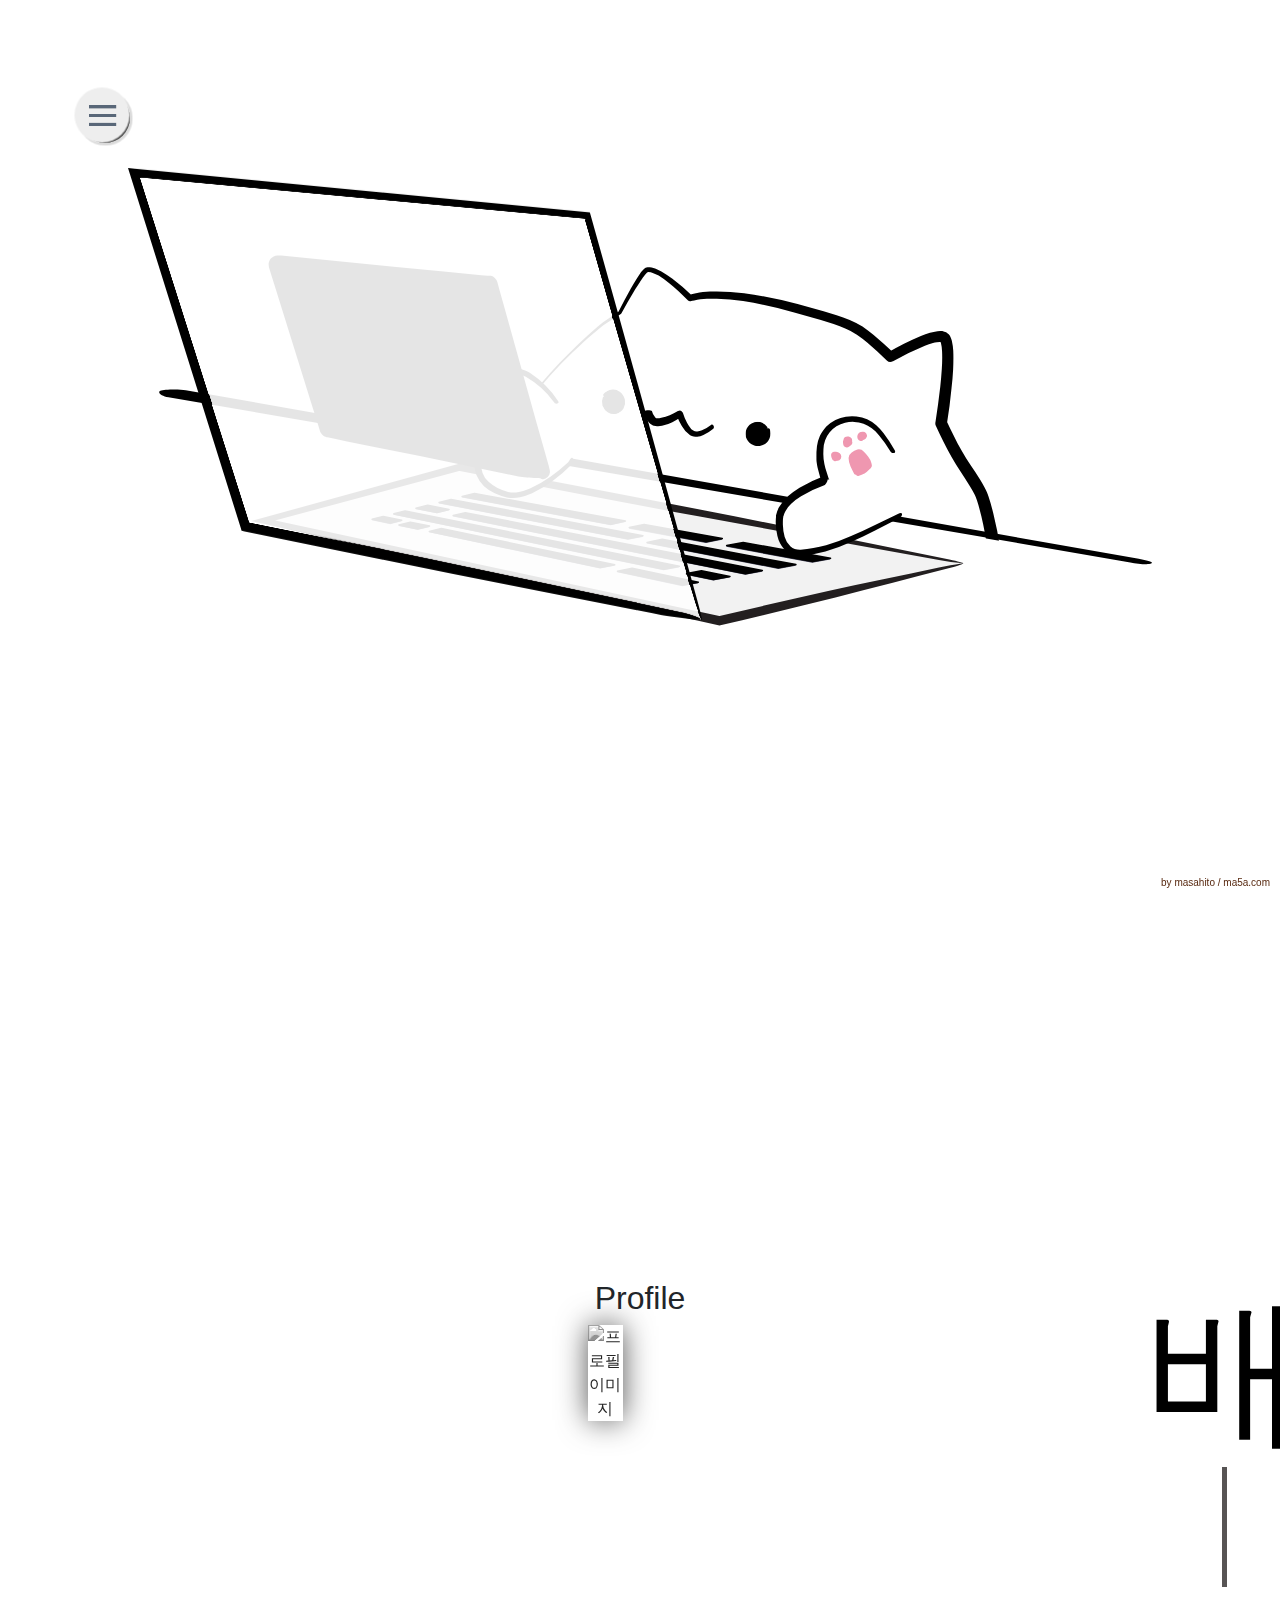
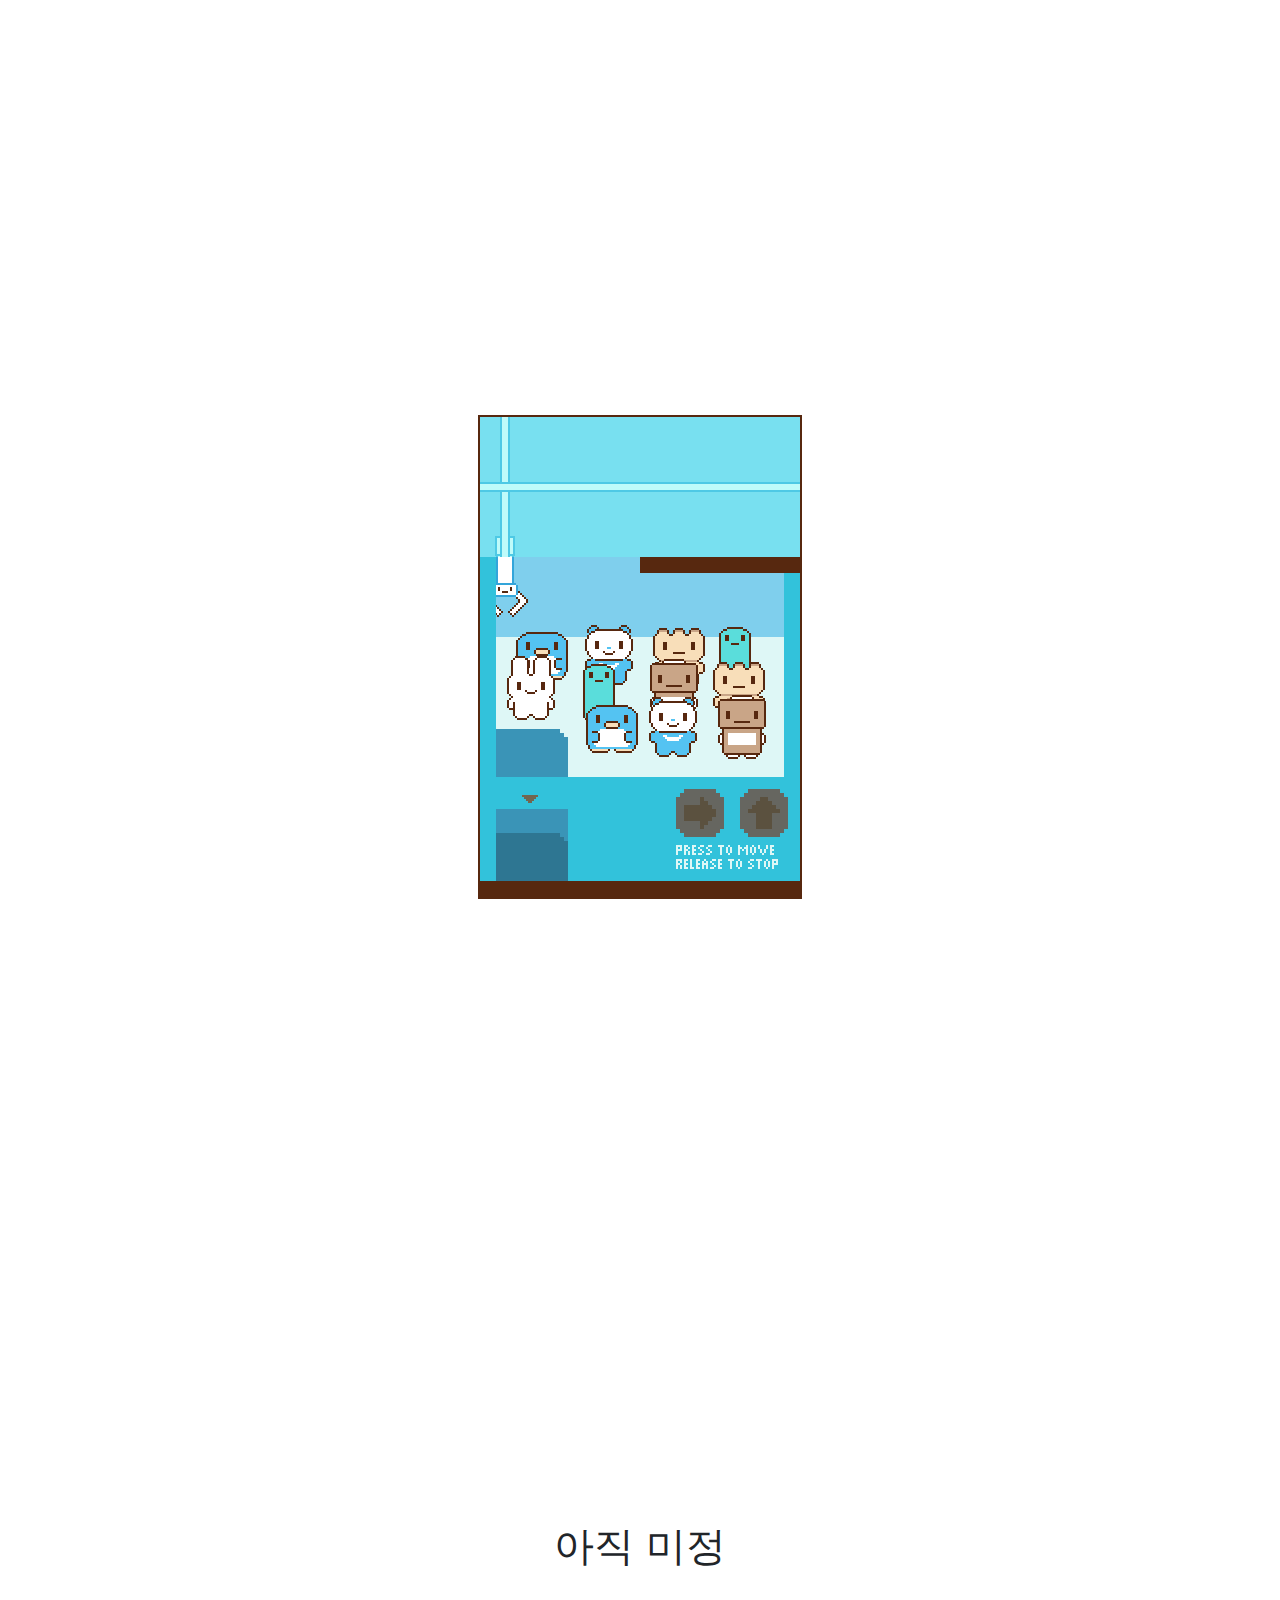
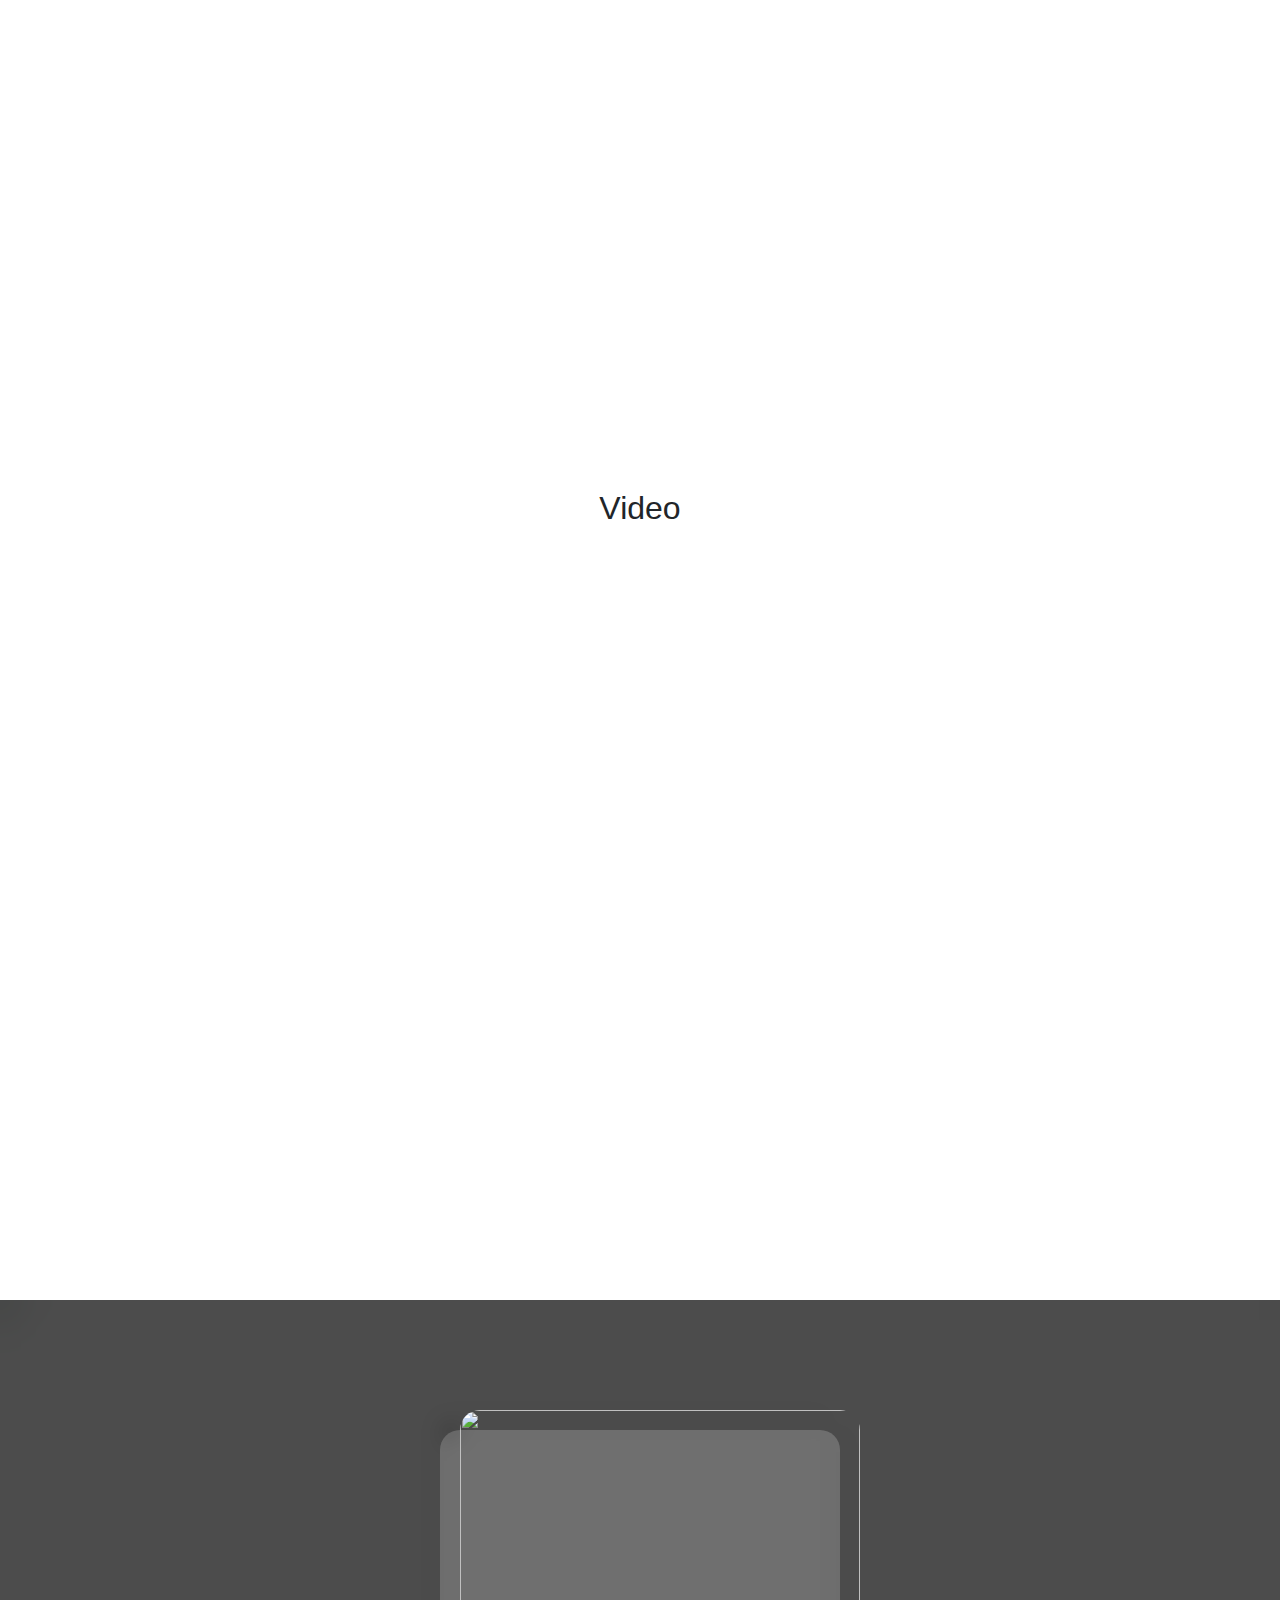
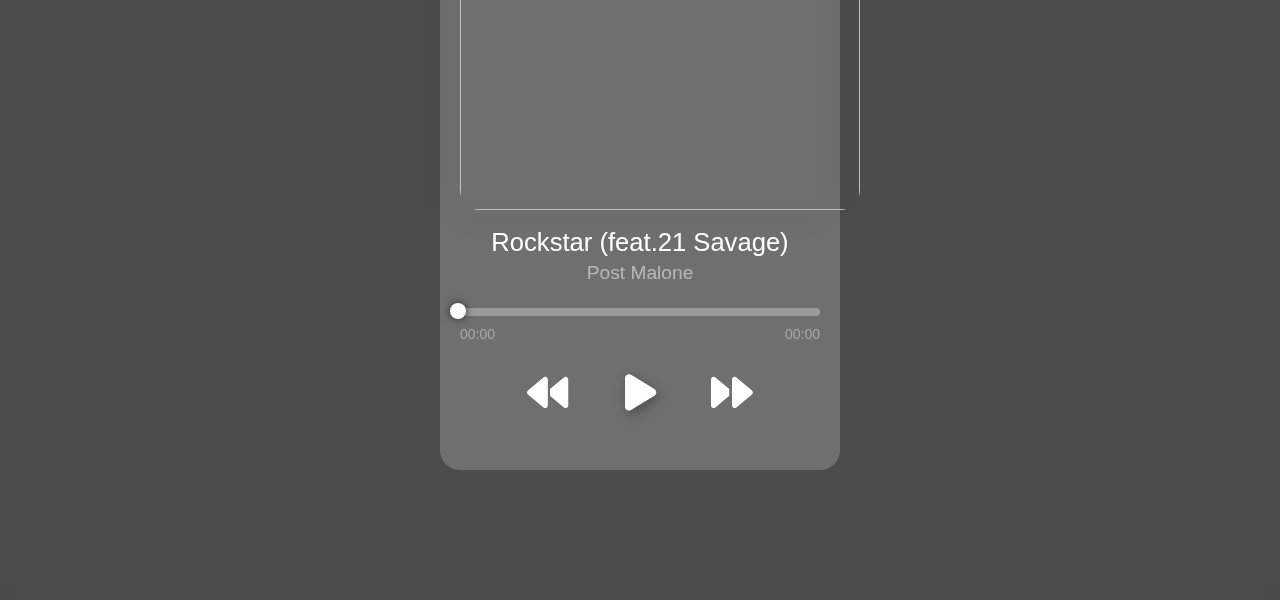
==== commit 7e98d99b: "프로필에 이미지 삽입" ====
--- a/BSH1/index.html
+++ b/BSH1/index.html
@@ -291,7 +291,7 @@
           <h2>개발자</h2>
           <p>안녕하세요, 저는 개발자 배상현입니다. 다양한 웹 개발 실습을 하고 있습니다. </p></div>
           
-        <div class="imageHolder"><img class="profilePic" src="https://images.unsplash.com/photo-1418833893919-fa9c83e8d69e?dpr=1&auto=format&fit=crop&w=1500&h=2250&q=80&cs=tinysrgb&crop="></div>
+        <div class="imageHolder"><img class="profilePic" src="https://raw.githubusercontent.com/qotkdgus0430/study/main/bshimage.png" alt="프로필 이미지"></div>
         </div>
         
 
--- a/BSH1/styles.css
+++ b/BSH1/styles.css
@@ -153,7 +153,7 @@
   
   .profile h1 {
     font-family: 'Fjalla One', sans-serif;
-    color: #D10606;
+    color: #000000;
     position: absolute;
     width: 100%;
     padding: 0 0 0 32%;
@@ -177,7 +177,7 @@
     bottom: -10vw;
     width: 5px;
     height: 10vw;
-    background-color: #D10606;
+    background-color: #575454;
   }
   
   .profile:hover h1 {
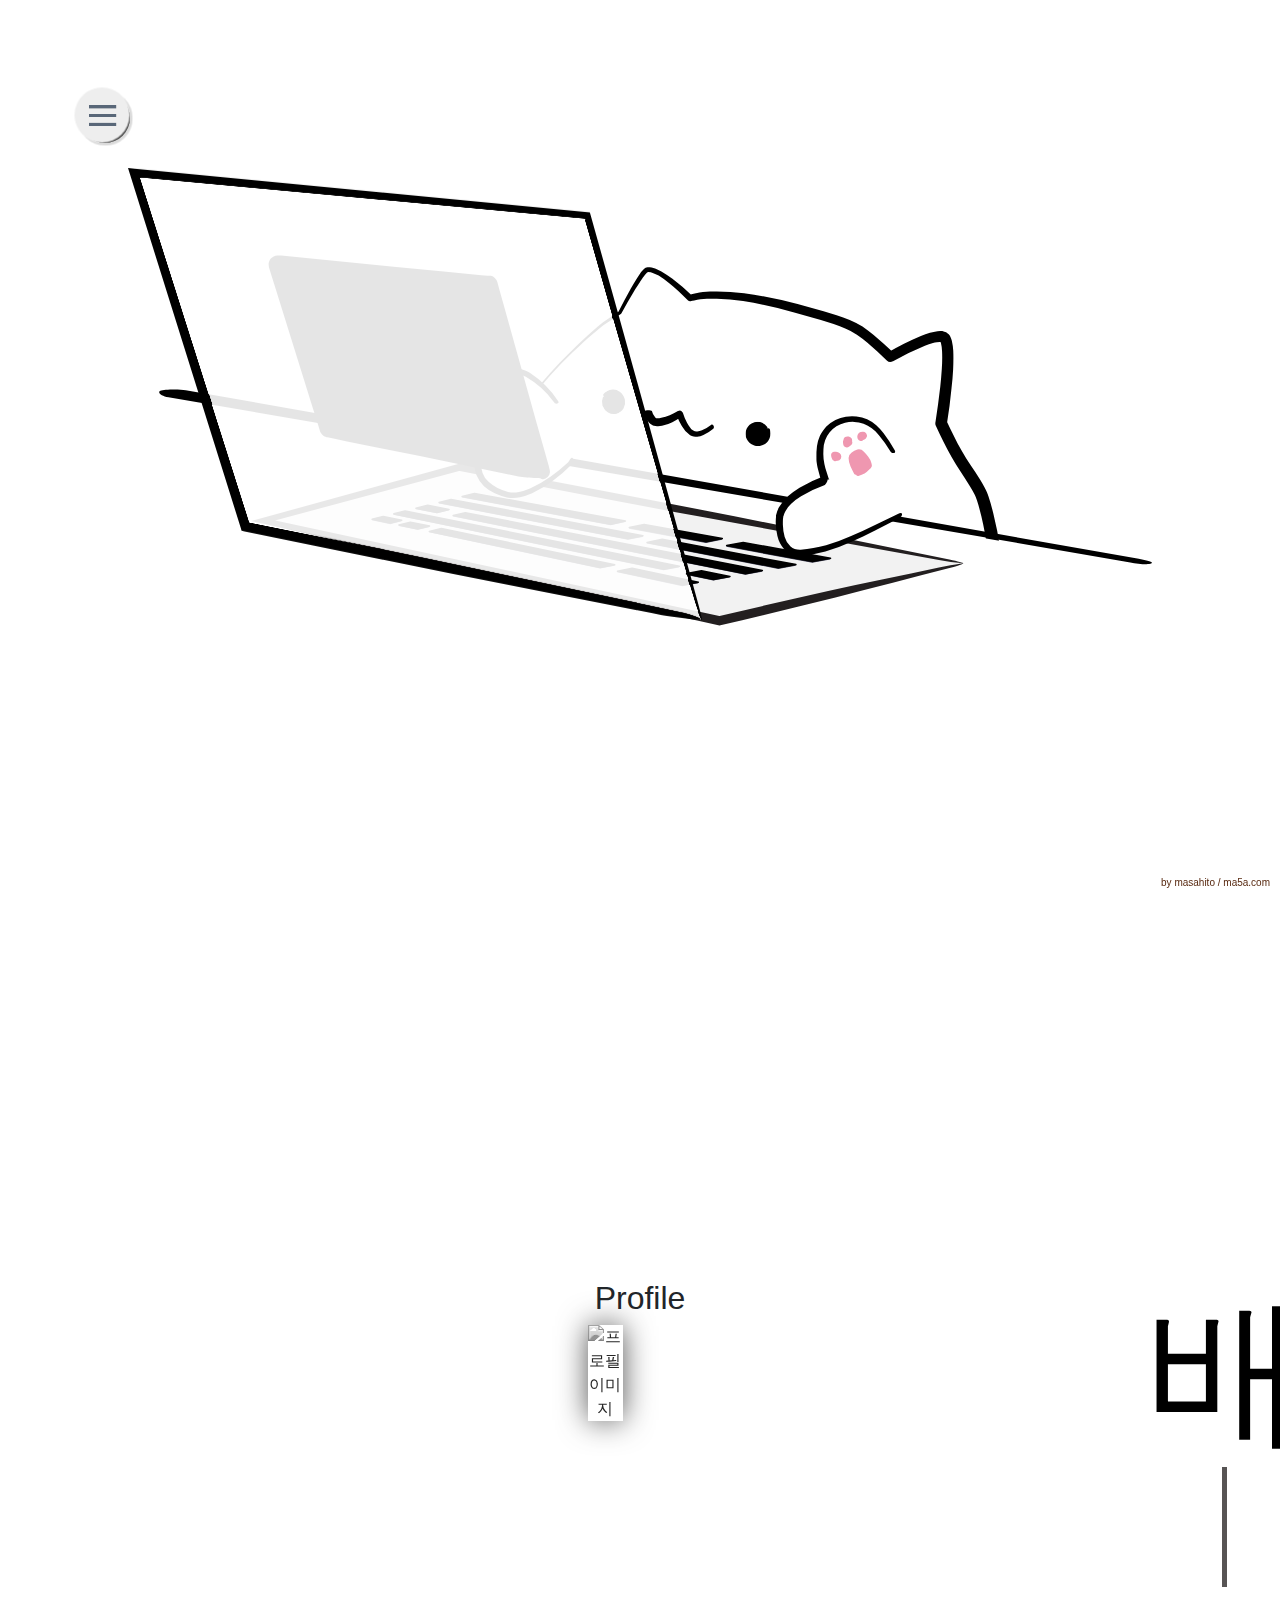
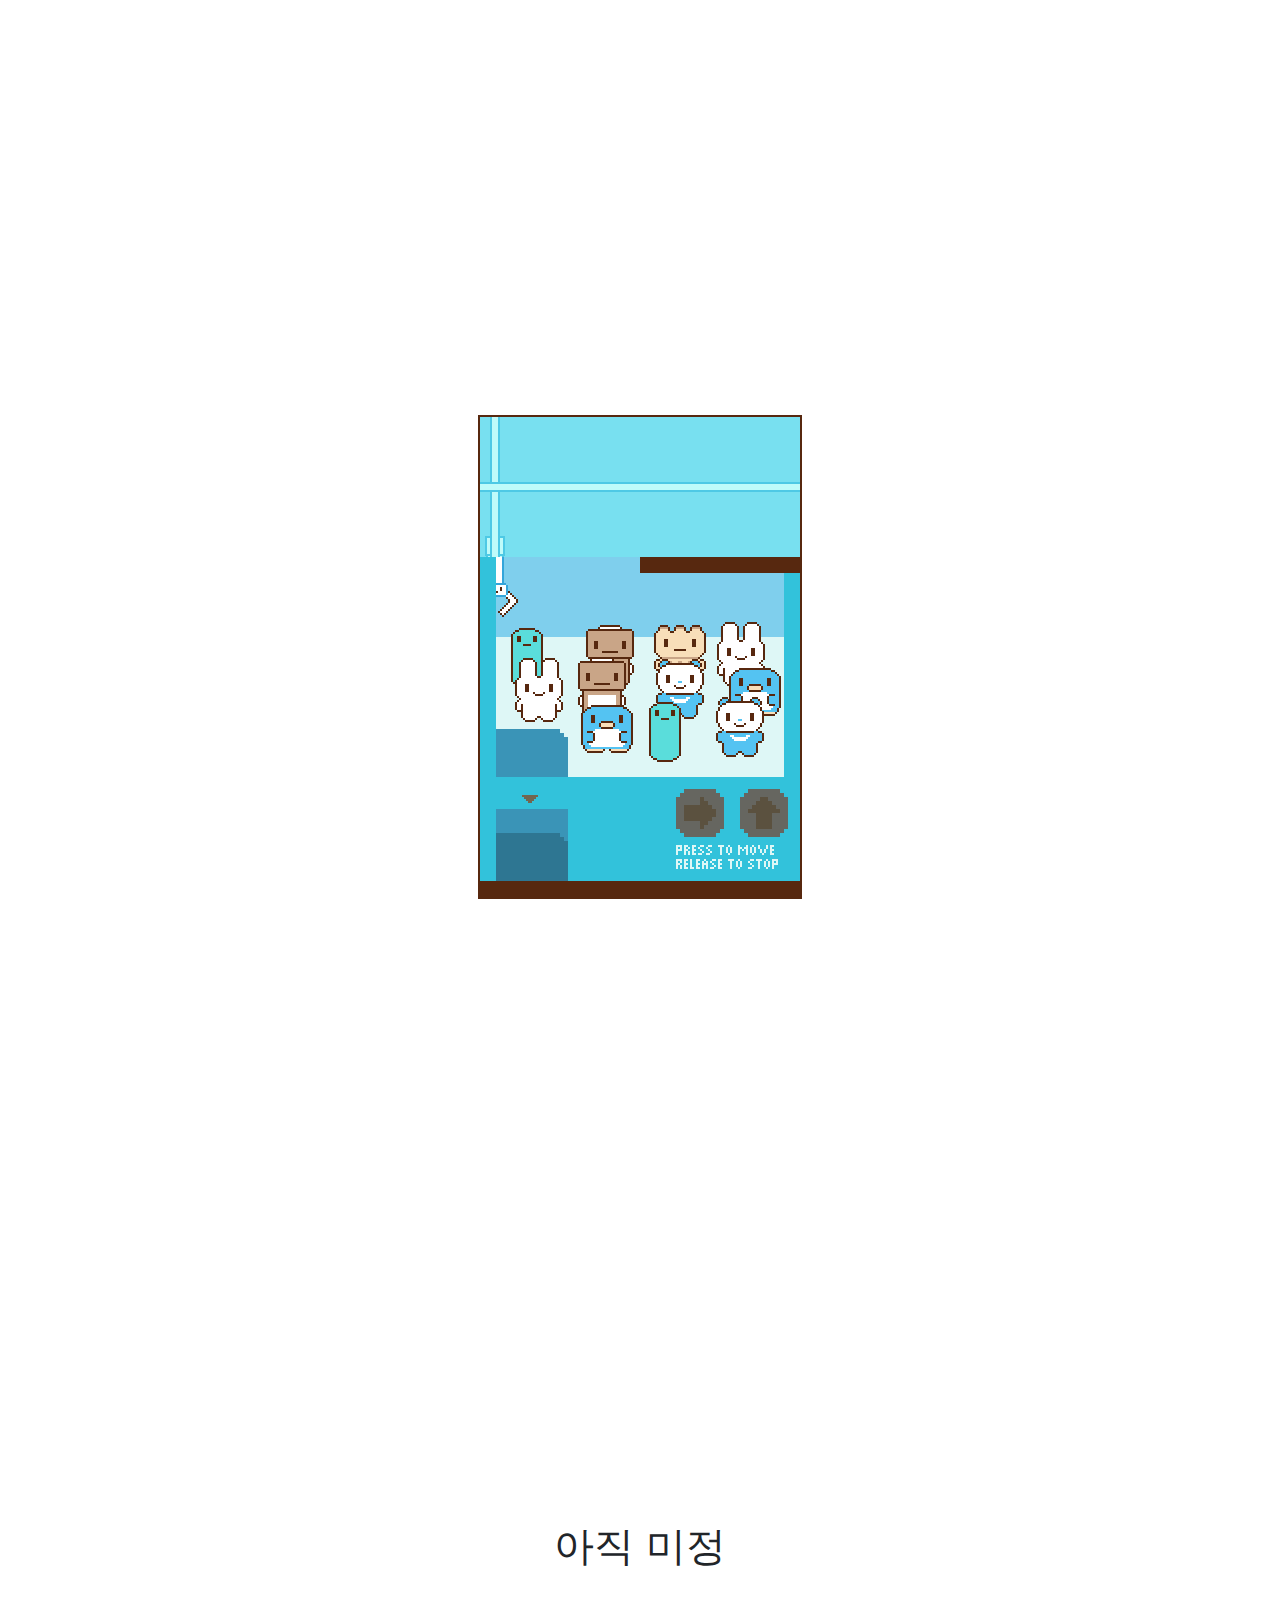
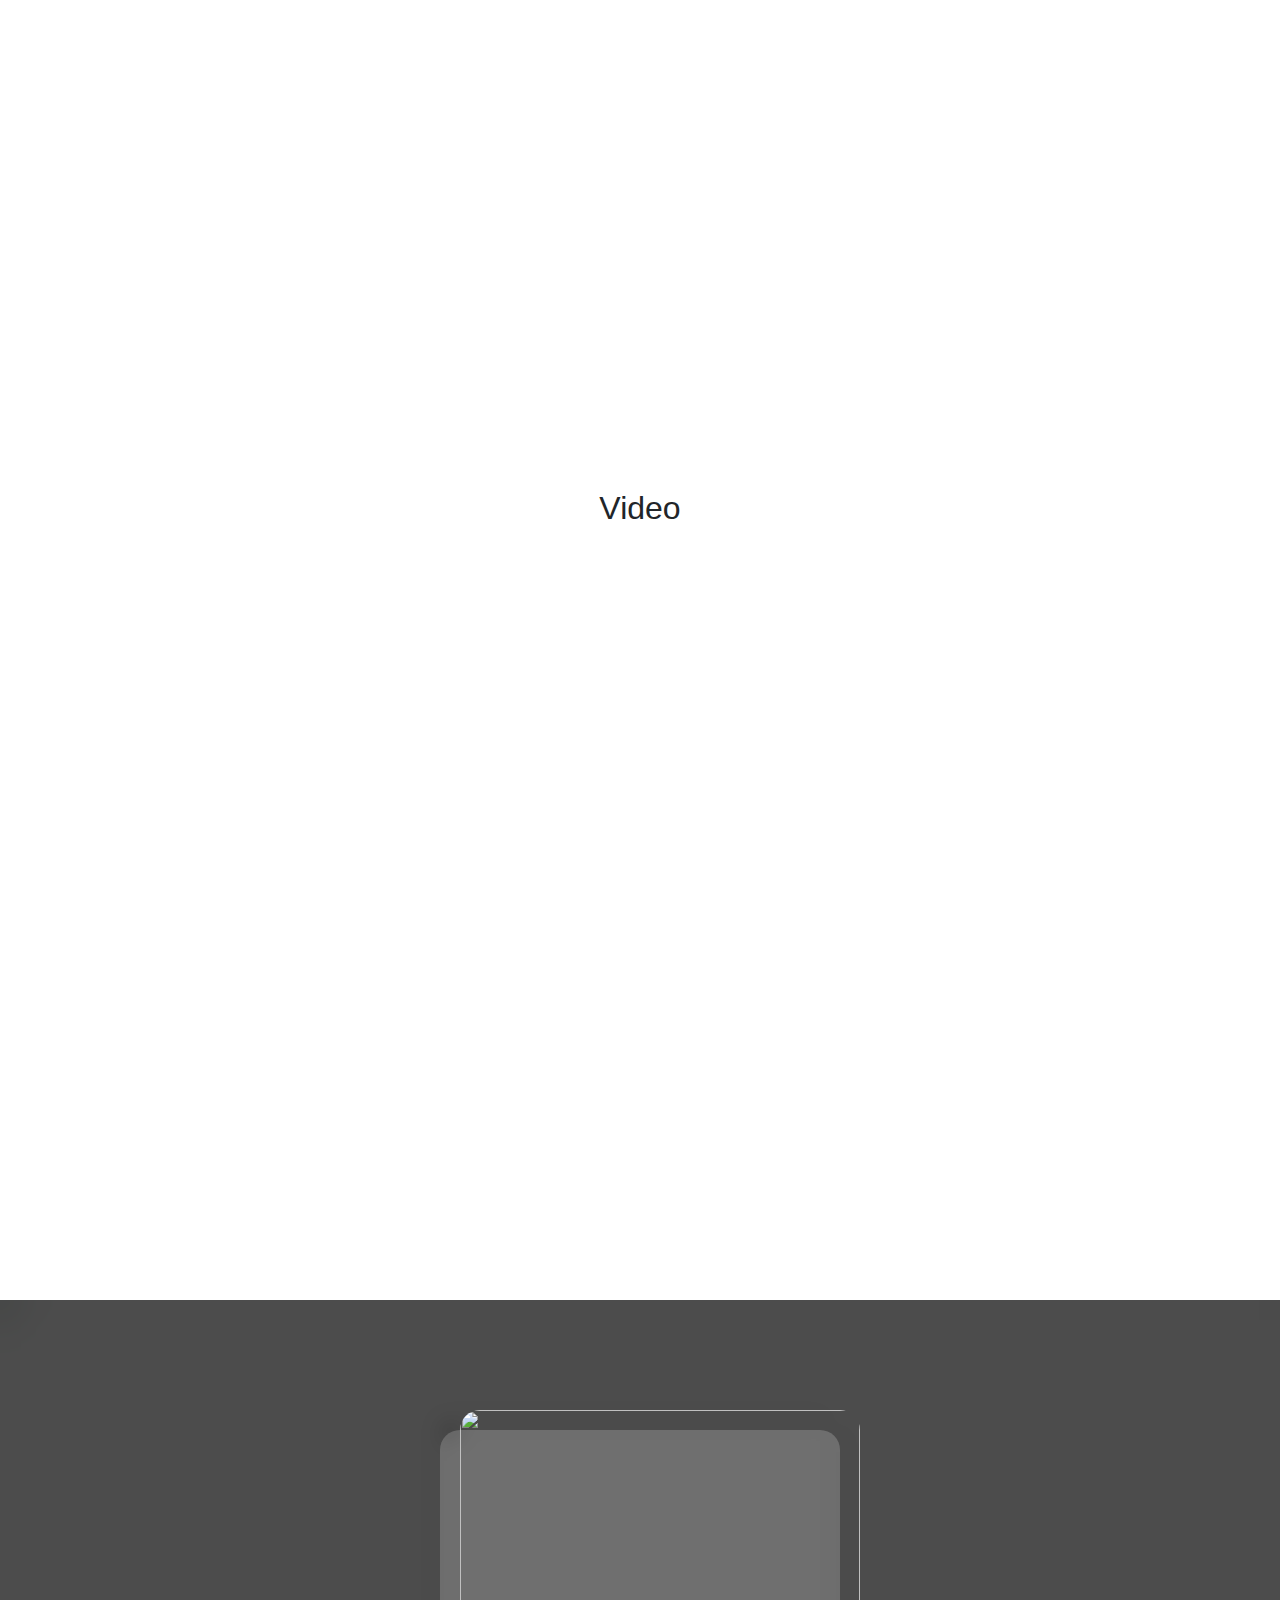
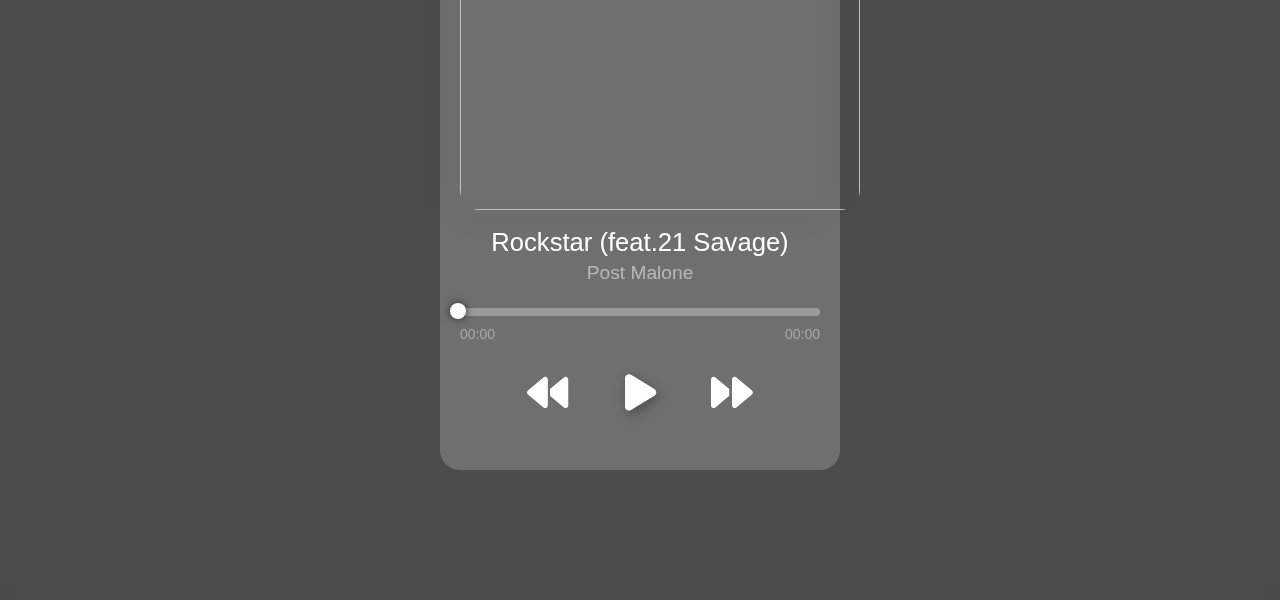
==== commit 62c719a3: "코드 수정" ====
--- a/BSH1/index.html
+++ b/BSH1/index.html
@@ -6,9 +6,7 @@
     <title>개인 페이지</title>
     <link rel="stylesheet" href="styles.css">
     <link rel="stylesheet" href="./bongo_cat/bongo_cat.css">
-    <link rel="stylesheet" href="./Geolocation/Geolocation.css">
     <link rel="stylesheet" href="https://maxcdn.bootstrapcdn.com/bootstrap/4.5.2/css/bootstrap.min.css">
-    <link rel="stylesheet" href="./Localstorage/Localstorage.css">
     <link rel="stylesheet" href="./game/game.css"> 
     <link rel="stylesheet" href="./Audio/Audio.css">
     <link rel="stylesheet" href="https://cdnjs.cloudflare.com/ajax/libs/font-awesome/6.4.0/css/all.min.css">
@@ -400,8 +398,6 @@
 
     <script src="https://code.jquery.com/jquery-3.6.0.min.js"></script>
     <script type="module" src="script.js"></script>
-    <script src="./Geolocation/Geolocation.js"></script>
-    <script src="./Localstorage/Localstorage.js"></script>
     <script src="./game/game.js"></script>
     <script src="./Audio/Audio.js"></script>
 </body>
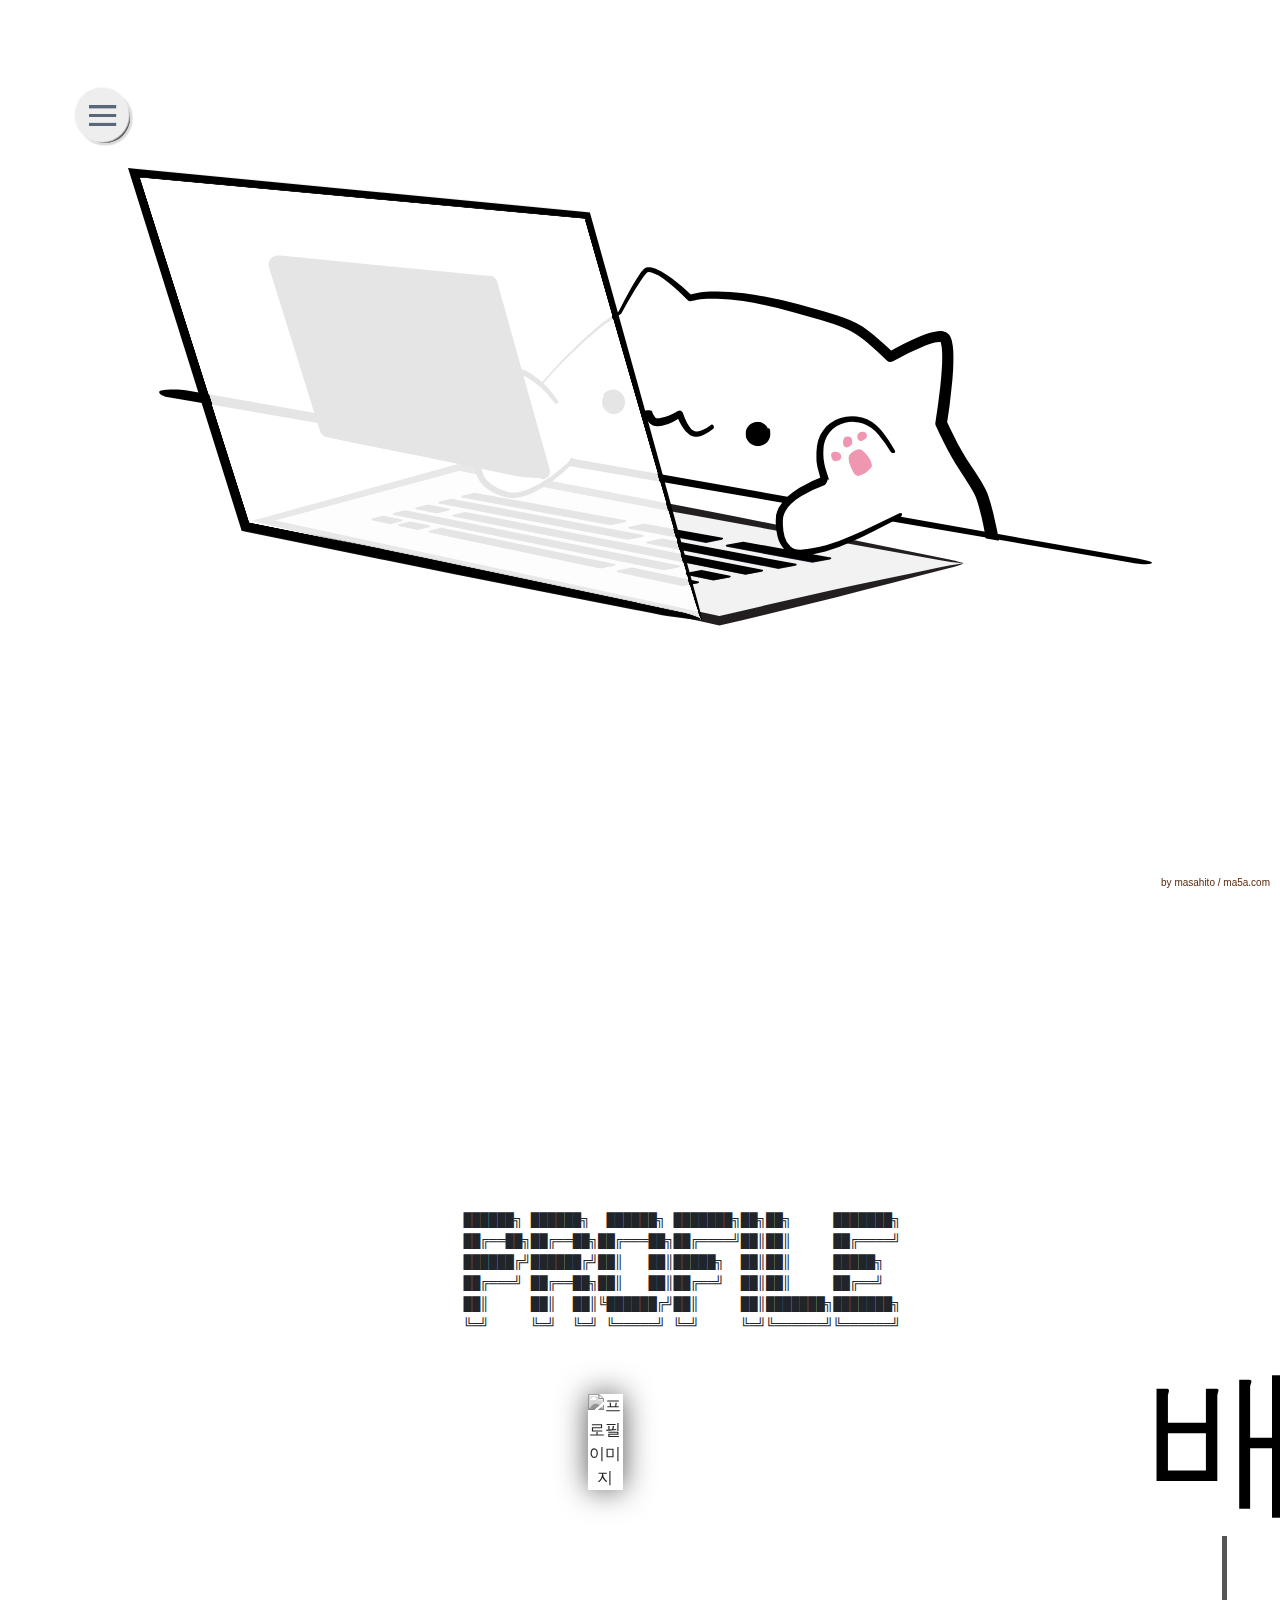
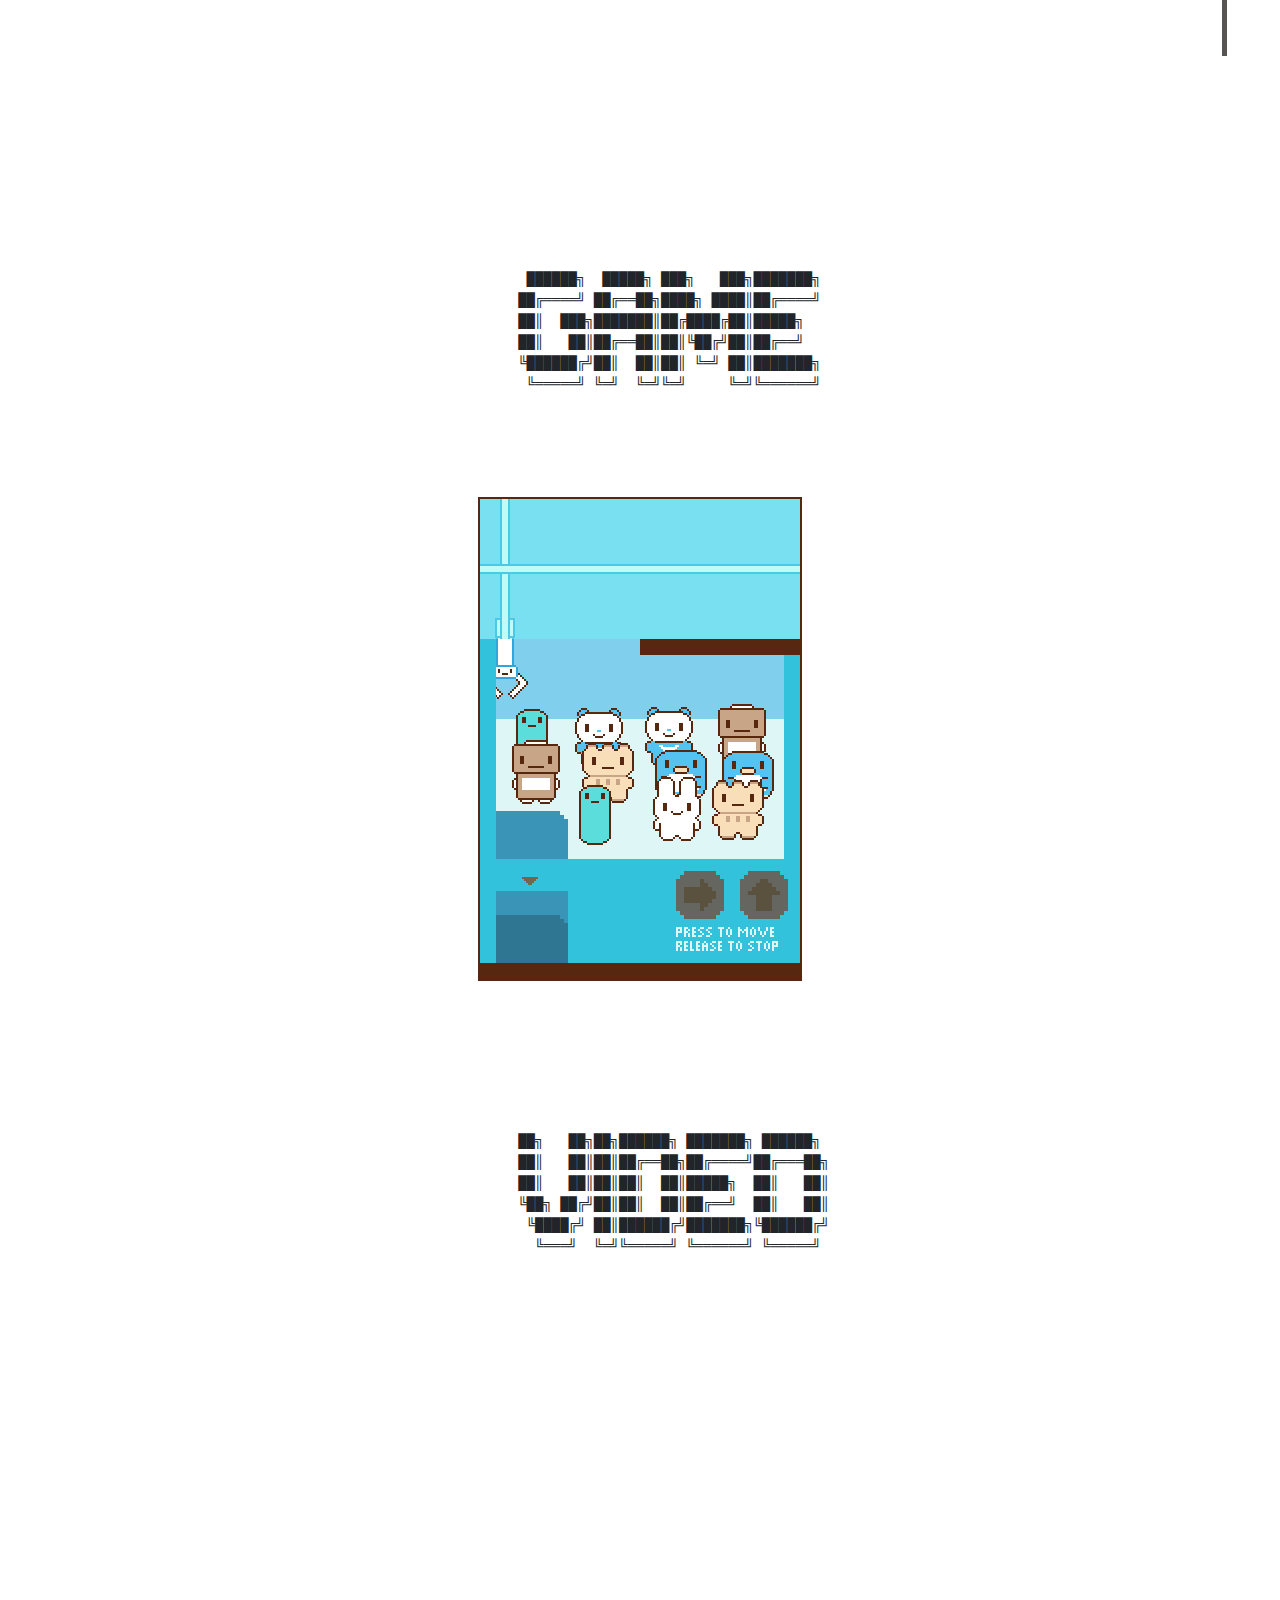
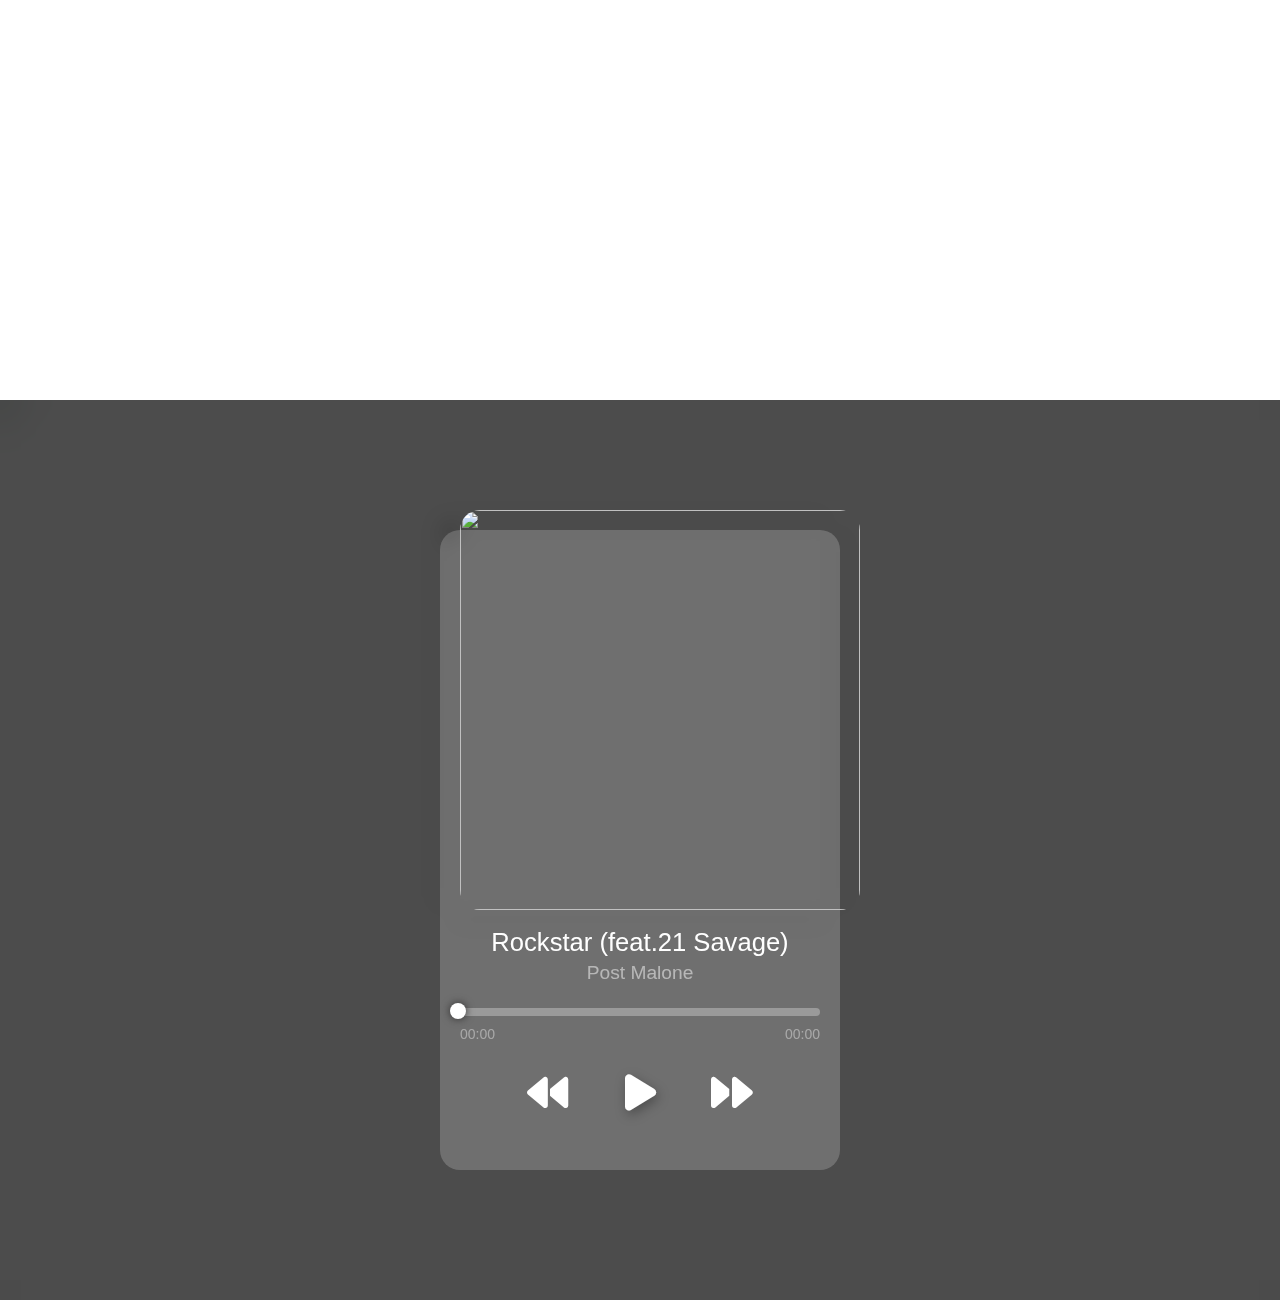
==== commit b74ff9cb: "조별 사진에 추가 및 개인코듯 수정" ====
--- a/BSH1/index.html
+++ b/BSH1/index.html
@@ -278,7 +278,15 @@
 
     <!-- 페이지 2: Profile -->
     <div id="page2" class="page">
-        <h2>Profile</h2>
+        <pre>
+          ██████╗ ██████╗  ██████╗ ███████╗██╗██╗     ███████╗
+          ██╔══██╗██╔══██╗██╔═══██╗██╔════╝██║██║     ██╔════╝
+          ██████╔╝██████╔╝██║   ██║█████╗  ██║██║     █████╗  
+          ██╔═══╝ ██╔══██╗██║   ██║██╔══╝  ██║██║     ██╔══╝  
+          ██║     ██║  ██║╚██████╔╝██║     ██║███████╗███████╗
+          ╚═╝     ╚═╝  ╚═╝ ╚═════╝ ╚═╝     ╚═╝╚══════╝╚══════╝
+                                                    
+        </pre>
         <!-- <img src="profile-image.jpg" alt="Profile Image" style="width: 150px; height: 150px; border-radius: 50%;">
         <p><strong>이름:</strong> 배상현</p>
         <p><strong>직업:</strong> 개발자</p>
@@ -298,6 +306,14 @@
 
     <!-- 페이지 3: Game -->
     <div id="page3" class="page">
+      <pre>
+        ██████╗  █████╗ ███╗   ███╗███████╗
+       ██╔════╝ ██╔══██╗████╗ ████║██╔════╝
+       ██║  ███╗███████║██╔████╔██║█████╗  
+       ██║   ██║██╔══██║██║╚██╔╝██║██╔══╝  
+       ╚██████╔╝██║  ██║██║ ╚═╝ ██║███████╗
+              ╚═════╝ ╚═╝  ╚═╝╚═╝     ╚═╝╚══════╝      
+      </pre>
       <div class="wrapper">
         <div class="collection-box pix"></div>
         <div class="claw-machine">
@@ -335,15 +351,16 @@
       </div>
     </div>
 
-    <!-- 페이지 4: 미정 -->
+    <!-- 페이지 4: Video -->
     <div id="page4" class="page">
-      <h1>아직 미정</h1>
-      
-    </div>
-
-    <!-- 페이지 5: Video -->
-    <div id="page5" class="page">
-      <h2>Video</h2>
+      <pre>
+        ██╗   ██╗██╗██████╗ ███████╗ ██████╗ 
+        ██║   ██║██║██╔══██╗██╔════╝██╔═══██╗
+        ██║   ██║██║██║  ██║█████╗  ██║   ██║
+        ╚██╗ ██╔╝██║██║  ██║██╔══╝  ██║   ██║
+         ╚████╔╝ ██║██████╔╝███████╗╚██████╔╝
+          ╚═══╝  ╚═╝╚═════╝ ╚══════╝ ╚═════╝ 
+                                             </pre>
       <iframe width="75%" height="75%" 
           src="https://www.youtube.com/embed/4dioshgq6k4" 
           title="YouTube video player" 
@@ -354,8 +371,8 @@
     </div>
 
 
-    <!-- 페이지 6: Audio -->
-    <div id="page6" class="page">
+    <!-- 페이지 5: Audio -->
+    <div id="page5" class="page">
         <div class="section">
             <div class="section__background">
                 <img id="backgroundImage" class="section__background-image" src="https://yildirimzlm.s3.us-east-2.amazonaws.com/post-malone-2.jpeg" alt="">
--- a/BSH1/game/game.css
+++ b/BSH1/game/game.css
@@ -21,7 +21,7 @@
   display: flex;
   justify-content: center;
   align-items: center;
-  height: 100vh;
+  height: 50vh;
   min-height: 600px;
   flex-direction: column;
 }
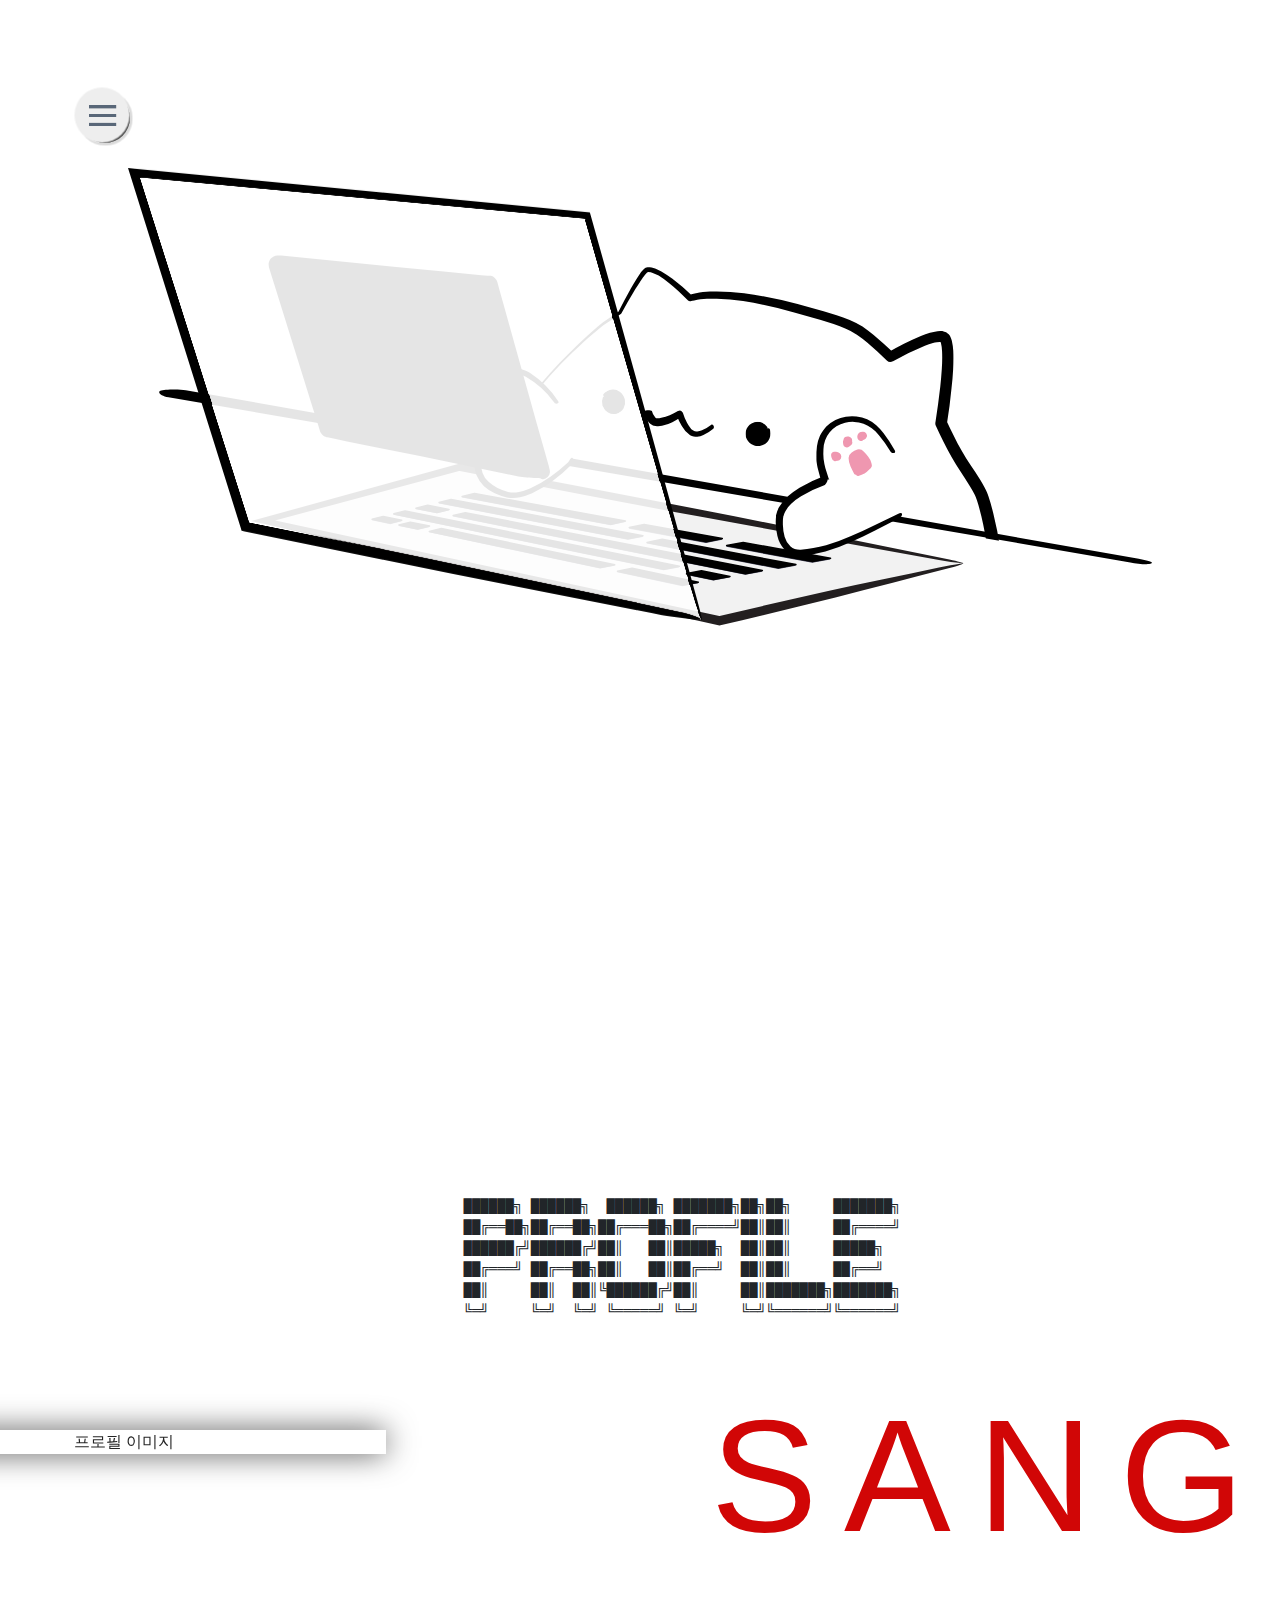
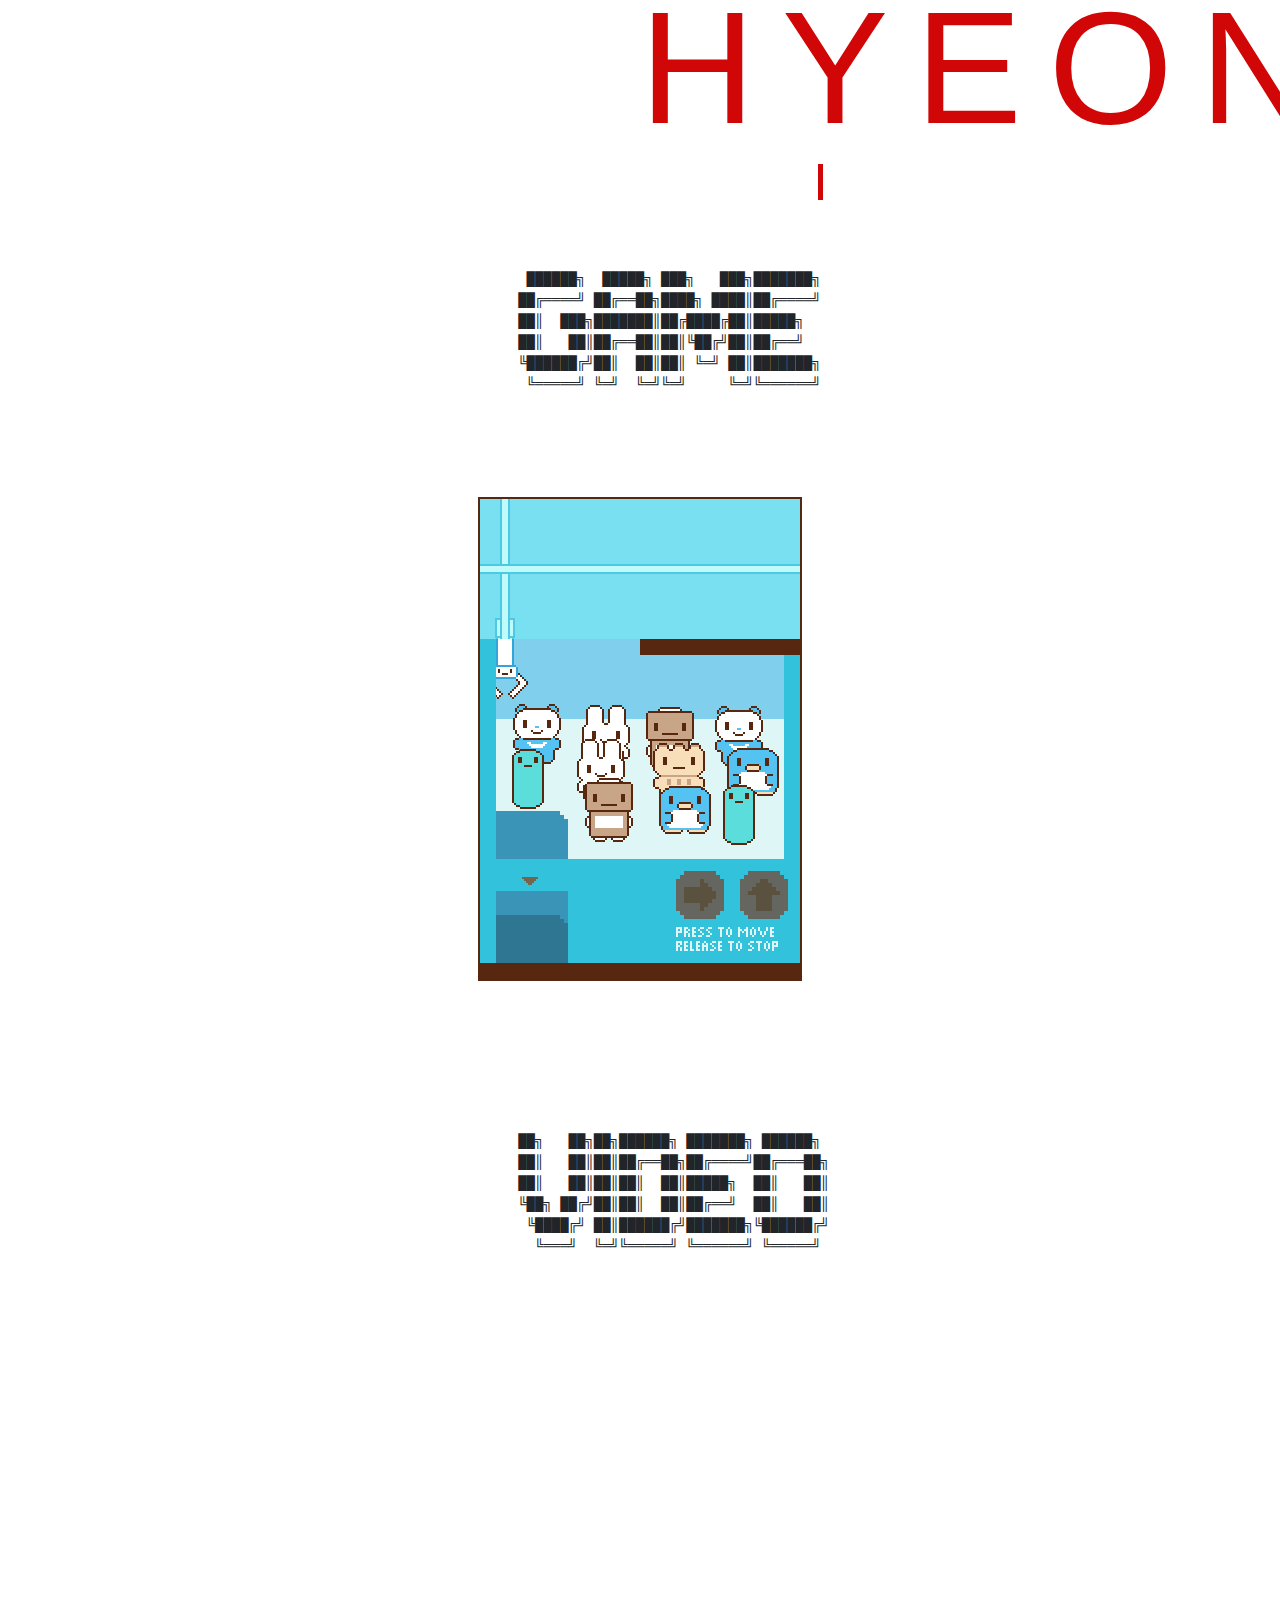
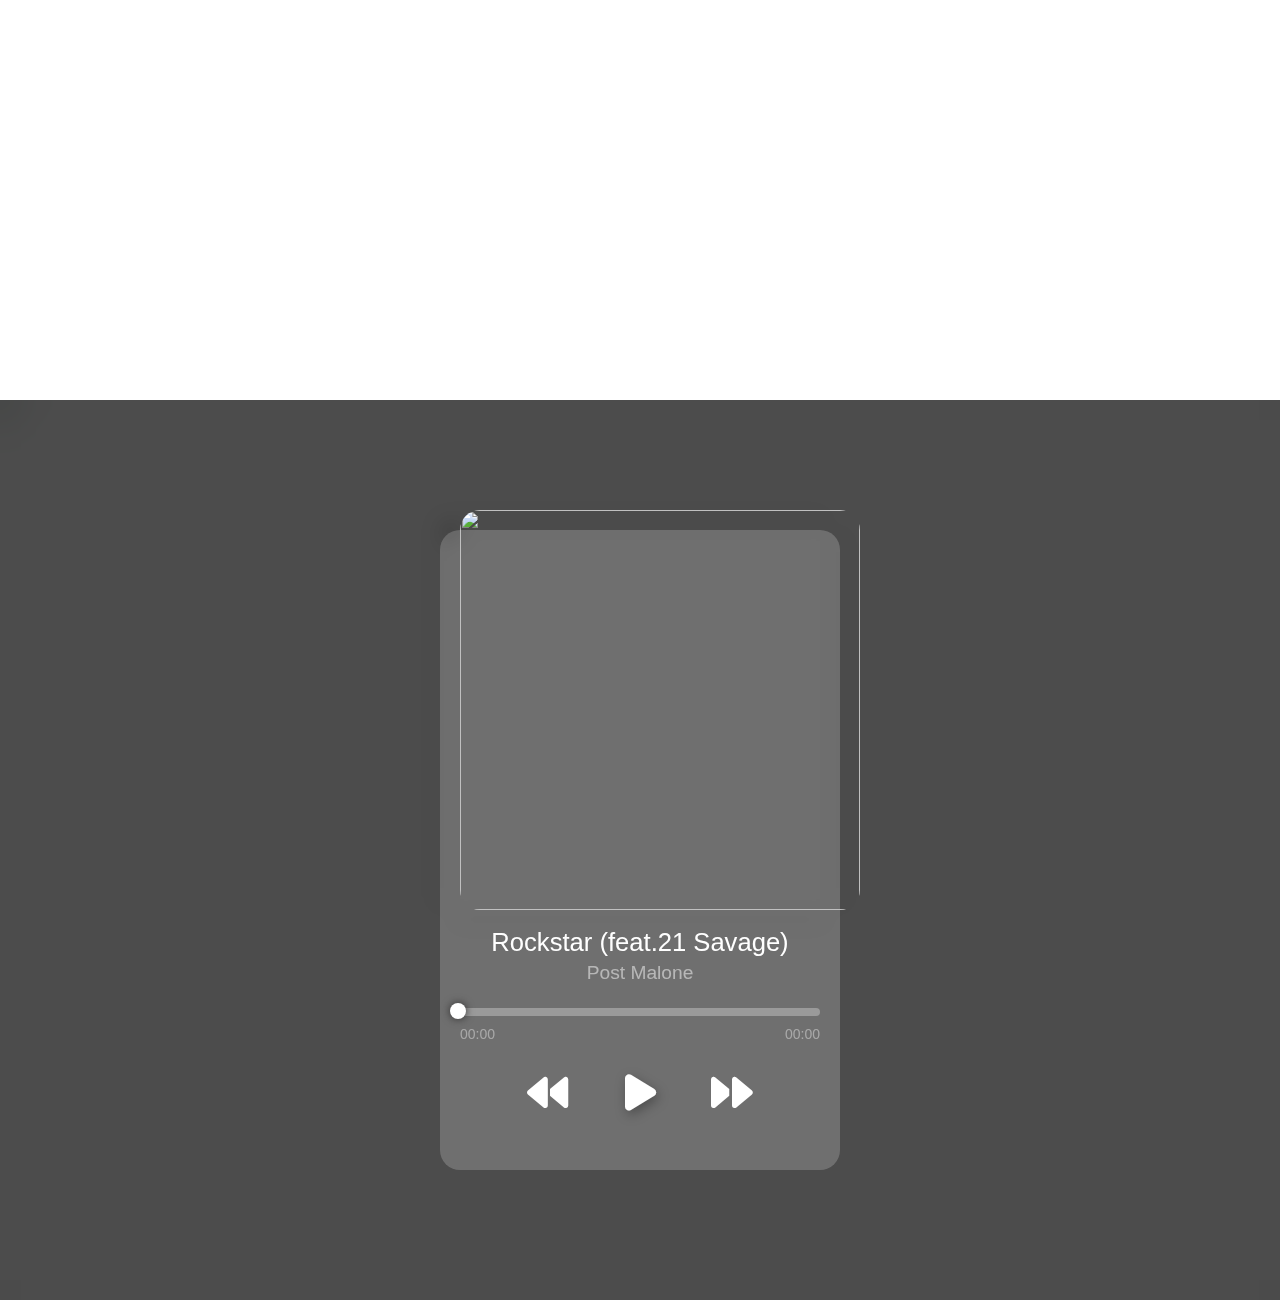
==== commit 099f83d8: "프로필 완성" ====
--- a/BSH1/index.html
+++ b/BSH1/index.html
@@ -292,10 +292,12 @@
         <p><strong>직업:</strong> 개발자</p>
         <p><strong>소개:</strong> 안녕하세요, 저는 개발자 배상현입니다. 다양한 웹 개발 실습을 하고 있습니다.</p> -->
         <div class="profile">
-          <h1>배상현</h1>
+          <h1>Sang Hyeon</h1>
           <div class="infoHolder">
-          <h2>개발자</h2>
-          <p>안녕하세요, 저는 개발자 배상현입니다. 다양한 웹 개발 실습을 하고 있습니다. </p></div>
+          <!-- <h2>Programmer</h2> -->
+          <!-- <p>안녕하세요, 배상현입니다.</p> -->
+          <h2>안녕하세요,<br>현재 full-stack 개발자 과정을 이수하고 있습니다.<br>프론트엔드와 백엔드 양쪽 모두 체계적으로 배우며<br>실무에 적용 가능한 기술과 문제 해결 능력을 키워나가고 있습니다.</h2>
+        </div>
           
         <div class="imageHolder"><img class="profilePic" src="https://raw.githubusercontent.com/qotkdgus0430/study/main/bshimage.png" alt="프로필 이미지"></div>
         </div>
@@ -345,9 +347,6 @@
             <div class="collection-point pix"></div>
           </div>
         </div>
-      </div>
-      <div class="sign">
-        by masahito / <a href="http://www.ma5a.com/">ma5a.com</a>
       </div>
     </div>
 
--- a/BSH1/styles.css
+++ b/BSH1/styles.css
@@ -93,174 +93,175 @@
 
 
 * {
-    box-sizing: border-box;
-  }
-  
-  @import url('https://fonts.googleapis.com/css?family=Fjalla+One');
-  @import url('https://fonts.googleapis.com/css?family=Roboto+Slab');
-  
-   */
+  box-sizing: border-box;
+}
+
+@import url('https://fonts.googleapis.com/css?family=Fjalla+One');
+@import url('https://fonts.googleapis.com/css?family=Roboto+Slab');
+
+html, body {
+  width: 100%;
+  height: 100%;
+  margin: 0;
+  padding: 0;
+}
+
+.profile {
+  width: 1080px;
+  left: 35%;
+  float: left;
+  position: relative;
+  margin: 50px 0px 50px 0px;
+  margin-left: -540px;
+  cursor: pointer;
+}
+
+.profile .imageHolder {
+  float: left;
+  width: 50%;
+  position: relative;
+  left: -40%;
+}
+
+.profile .imageHolder .profilePic {
+  width: 100%;
+  float: left;
+  position: relative;
+  -webkit-filter: grayscale(100%);
+  filter: grayscale(100%);
+  transition: all 0.5s ease;
+  -webkit-transition: all 0.5s ease;
+  -webkit-box-shadow: 0px 0px 31px -1px rgba(71, 71, 71, 1);
+  -moz-box-shadow: 0px 0px 31px -1px rgba(71, 71, 71, 1);
+  box-shadow: 0px 0px 31px -1px rgba(71, 71, 71, 1);
+}
+
+.profile .imageHolder:after {
+  content: '';
+  /* background-image: url('http://img05.deviantart.net/1877/i/2013/048/3/8/skull_by_robot_panda22-d5vb2v7.png'); */
+  pointer-events: none;
+  background-size: 50%;
+  background-repeat: no-repeat;
+  background-position: center top;
+  width: 100%;
+  min-height: 30vh;
+  display: block;
+  top: 4vw;
+  opacity: 0;
+  float: left;
+  position: absolute;
+  z-index: 1000;
+  left: 0;
+  transition: all .5s ease;
+  -webkit-transition: all .5s ease;
+  animation: bounce .5s linear infinite;
+  animation-play-state: paused;
+}
+
+.profile h1 {
+  font-family: 'Fjalla One', sans-serif;
+  color: #D10606;
+  position: absolute;
+  width: 100%;
+  padding: 0px 0px 0px 32%;
+  margin-top: -50px;
+  margin-bottom: 0px;
+  font-size: 15vw;
+  letter-spacing: 1vw;
+  z-index: 10000;
+  font-weight: 400;
+  text-transform: uppercase;
+  pointer-events: none;
+  transition: all .5s ease;
+  -webkit-transition: all .5s ease;
+}
+
+.profile h1:after {
+  content: '';
+  float: left;
+  position: absolute;
+  left: 50%;
+  bottom: -10vw;
+  width: 5px;
+  height: 10vw;
+  background-color: #D10606;
+}
+
+.profile:hover h1 {
+  transform: translateY(30vw);
+}
+
+.profile:hover .profilePic {
+  -webkit-filter: grayscale(0%);
+  filter: grayscale(0%);
+  transform: scale(1.1);
+}
+
+.profile:hover .imageHolder:after {
+  opacity: 1;
+  animation-play-state: running;
+}
+
+.profile .infoHolder {
+  width: 85%;
+  float: right;
+  right: 1%;
+  position: absolute;
+  overflow-x: hidden;
+}
+
+.profile .infoHolder h2 {
+  font-family: 'Fjalla One', sans-serif;
+  letter-spacing: 3px;
+  margin-top: 0px;
+  float: left;
+  width: 100%;
+  transform: translateX(102%);
+  transition: all .5s ease;
+  -webkit-transition: all .5s ease;
+}
+
+.profile .infoHolder p {
+  font-family: 'Roboto Slab', serif;
+  float: left;
+  margin-top: 0px;
+  width: 100%;
+  transform: translateX(102%);
+  transition: all .62s ease;
+  -webkit-transition: all .62s ease;
+}
+
+.profile:hover .infoHolder h2,
+.profile:hover .infoHolder p {
+  transform: translateX(0%);
+}
+
+@media screen and (min-width: 1080px) {
+  h1 {
+    font-size: 120pt !important;
+    letter-spacing: 20pt !important;
+  }
+
+  h1:after {
+    bottom: -120px !important;
+    height: 120px !important;
+  }
+
+  .profile:hover h1 {
+    transform: translateY(250px);
+  }
+}
+
+@media screen and (max-width: 1080px) {
   .profile {
-    width: 1080px;
-    left: 50%;
-    float: left;
-    position: relative;
-    margin: 50px 0px;
-    margin-left: -540px;
-    cursor: pointer;
-  }
-  
-  .profile .imageHolder {
-    float: left;
-    width: 30%;
-    position: relative;
-    left: 5%;
-  }
-  
-  .profile .imageHolder .profilePic {
     width: 100%;
-    float: left;
-    position: relative;
-    -webkit-filter: grayscale(100%);
-    filter: grayscale(100%);
-    transition: all 0.5s ease;
-    -webkit-transition: all 0.5s ease;
-    -webkit-box-shadow: 0px 0px 31px -1px rgba(71, 71, 71, 1);
-    -moz-box-shadow: 0px 0px 31px -1px rgba(71, 71, 71, 1);
-    box-shadow: 0px 0px 31px -1px rgba(71, 71, 71, 1);
-  }
-  
-  .profile .imageHolder:after {
-    content: '';
-    pointer-events: none;
-    background-size: 50%;
-    background-repeat: no-repeat;
-    background-position: center top;
-    width: 100%;
-    min-height: 30vh;
-    display: block;
-    top: 4vw;
-    opacity: 0;
-    float: left;
-    position: absolute;
-    z-index: 1000;
-    left: 0;
-    transition: all 0.5s ease;
-    -webkit-transition: all 0.5s ease;
-    animation: bounce 0.5s linear infinite;
-    animation-play-state: paused;
-  }
-  
-  .profile h1 {
-    font-family: 'Fjalla One', sans-serif;
-    color: #000000;
-    position: absolute;
-    width: 100%;
-    padding: 0 0 0 32%;
-    margin-top: -50px;
-    margin-bottom: 0;
-    font-size: 15vw;
-    letter-spacing: 1vw;
-    z-index: 10000;
-    font-weight: 400;
-    text-transform: uppercase;
-    pointer-events: none;
-    transition: all 0.5s ease;
-    -webkit-transition: all 0.5s ease;
-  }
-  
-  .profile h1:after {
-    content: '';
-    float: left;
-    position: absolute;
-    left: 50%;
-    bottom: -10vw;
-    width: 5px;
-    height: 10vw;
-    background-color: #575454;
-  }
-  
-  .profile:hover h1 {
-    transform: translateY(30vw);
-  }
-  
-  .profile:hover .profilePic {
-    -webkit-filter: grayscale(0%);
-    filter: grayscale(0%);
-    transform: scale(1.1);
-  }
-  
-  .profile:hover .imageHolder:after {
-    opacity: 1;
-    animation-play-state: running;
-  }
-  
-  .profile .infoHolder {
-    width: 60%;
-    float: right;
-    right: 1%;
-    position: absolute;
-    overflow-x: hidden;
-  }
-  
-  .profile .infoHolder h2 {
-    font-family: 'Fjalla One', sans-serif;
-    letter-spacing: 3px;
-    margin-top: 0;
-    float: left;
-    width: 100%;
-    transform: translateX(102%);
-    transition: all 0.5s ease;
-    -webkit-transition: all 0.5s ease;
-  }
-  
-  .profile .infoHolder p {
-    font-family: 'Roboto Slab', serif;
-    float: left;
-    margin-top: 0;
-    width: 100%;
-    transform: translateX(102%);
-    transition: all 0.62s ease;
-    -webkit-transition: all 0.62s ease;
-  }
-  
-  .profile:hover .infoHolder h2,
-  .profile:hover .infoHolder p {
-    transform: translateX(0%);
-  }
-  
-  @media screen and (min-width: 1080px) {
-    .profile h1 {
-      font-size: 120pt !important;
-      letter-spacing: 20pt !important;
-    }
-    
-    .profile h1:after {
-      bottom: -120px !important;
-      height: 120px !important;
-    }
-    
-    .profile:hover h1 {
-      transform: translateY(250px);
-    }
-  }
-  
-  @media screen and (max-width: 1080px) {
-    .profile {
-      width: 100%;
-      left: 0;
-      margin-left: 0;
-    }
-  }
-  
-  @keyframes bounce {
-    0% {
-      transform: translateY(0px);
-    }
-    50% {
-      transform: translateY(5px);
-    }
-    100% {
-      transform: translateY(0px);
-    }
-  }+    left: 0%;
+    margin-left: 0px;
+  }
+}
+
+@keyframes bounce {
+  0% { transform: translateY(0px); }
+  50% { transform: translateY(5px); }
+  100% { transform: translateY(0px); }
+}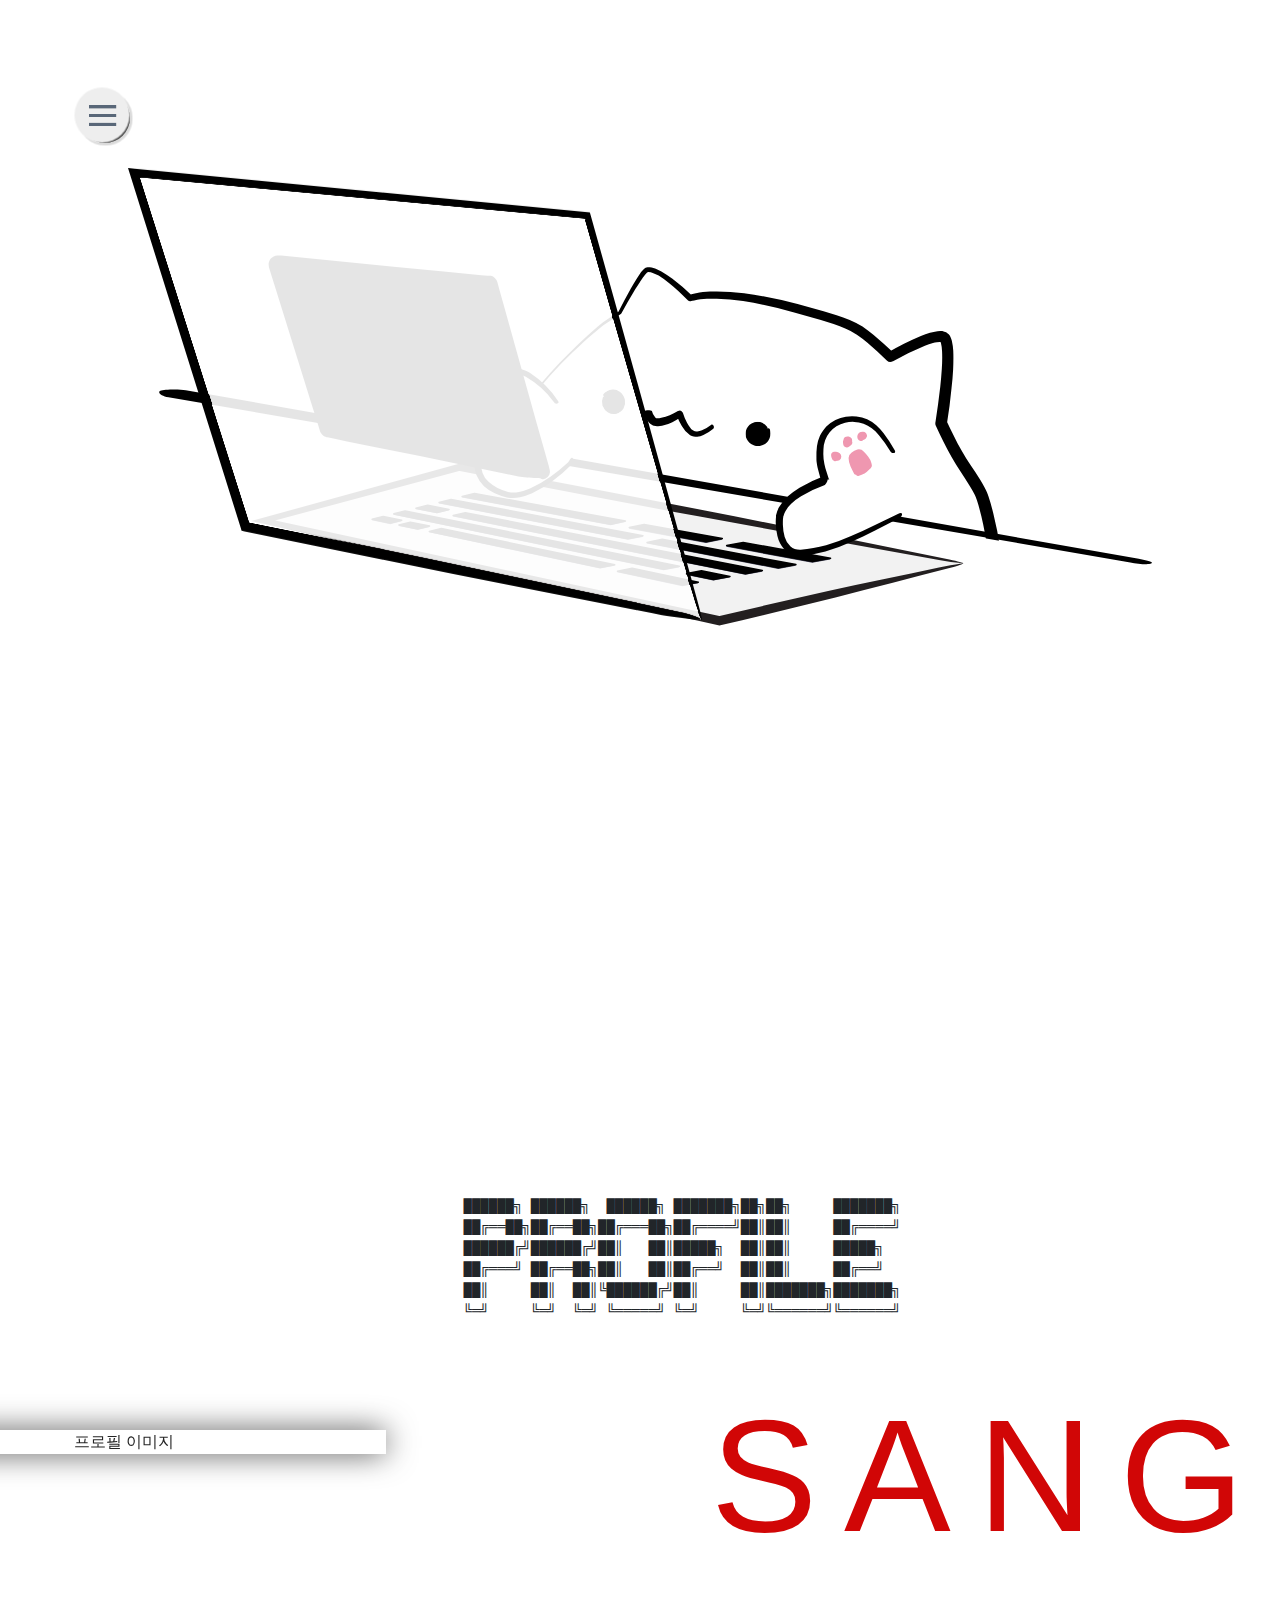
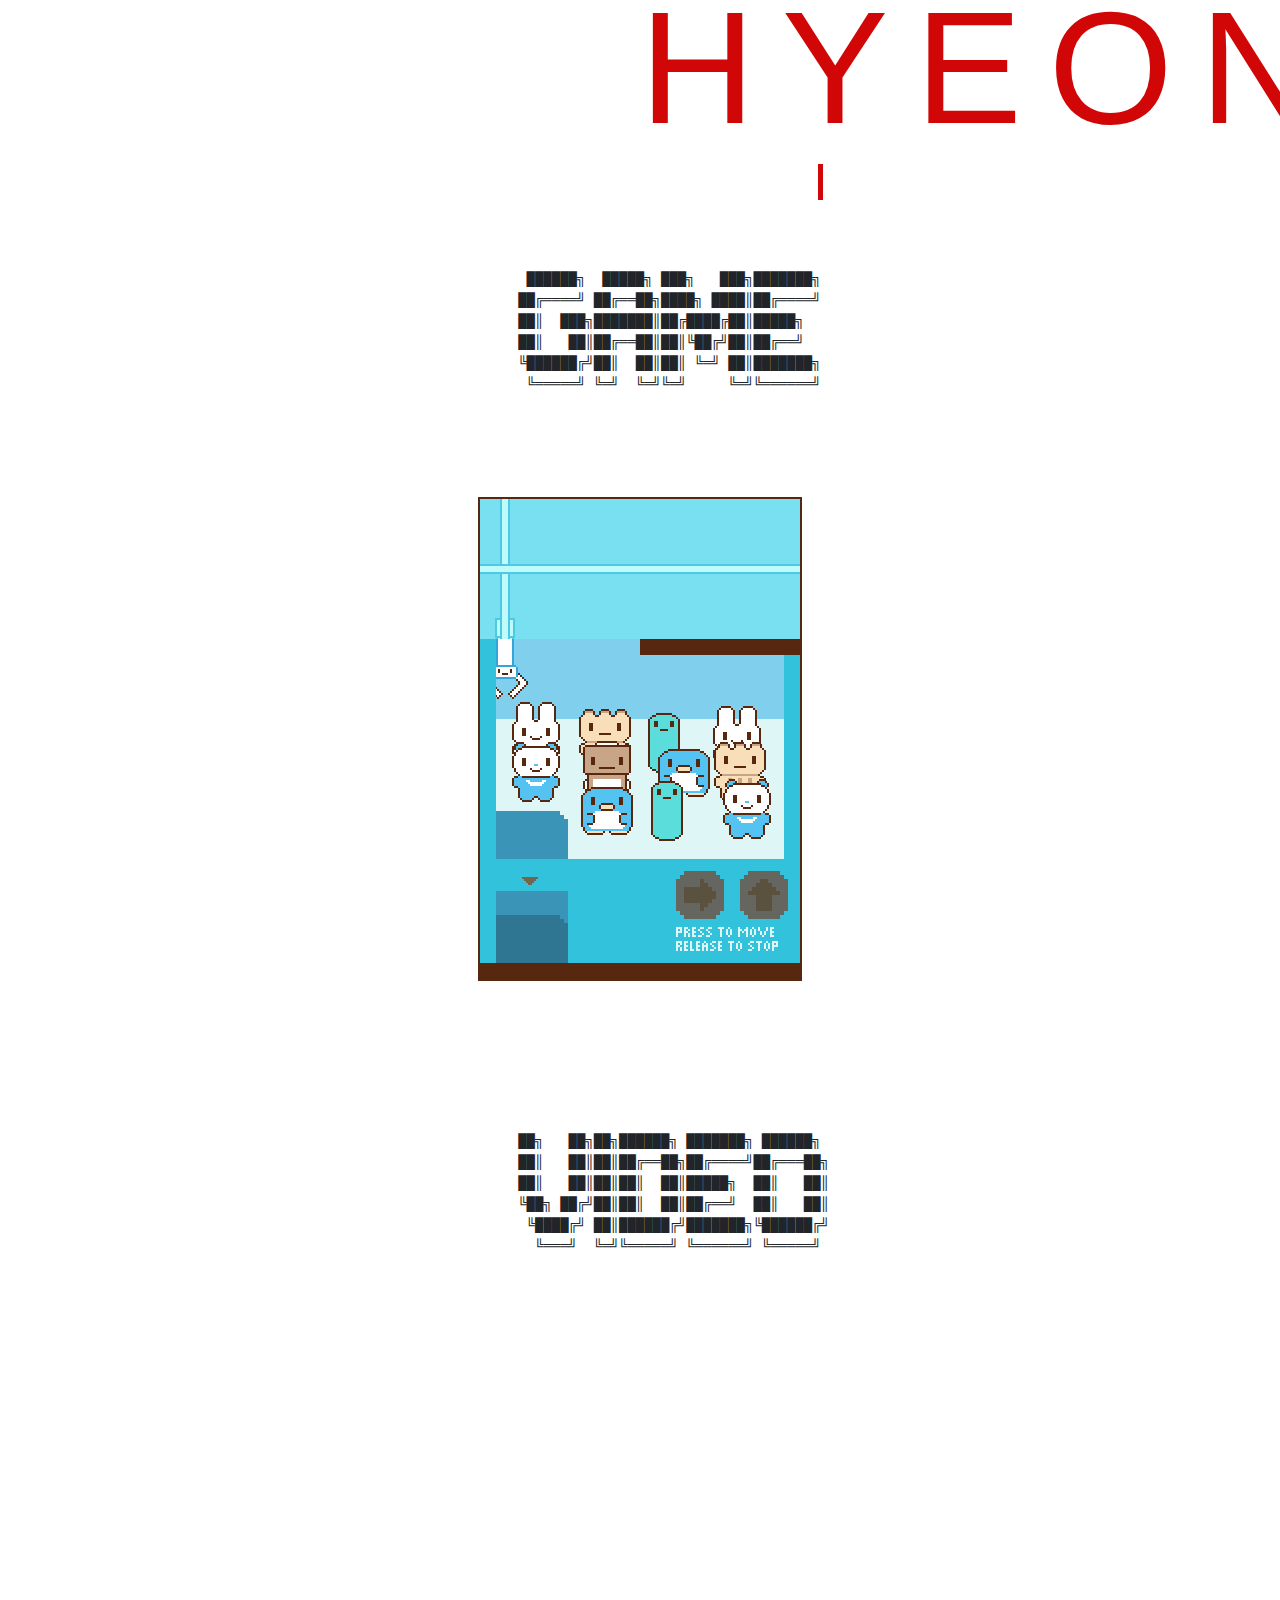
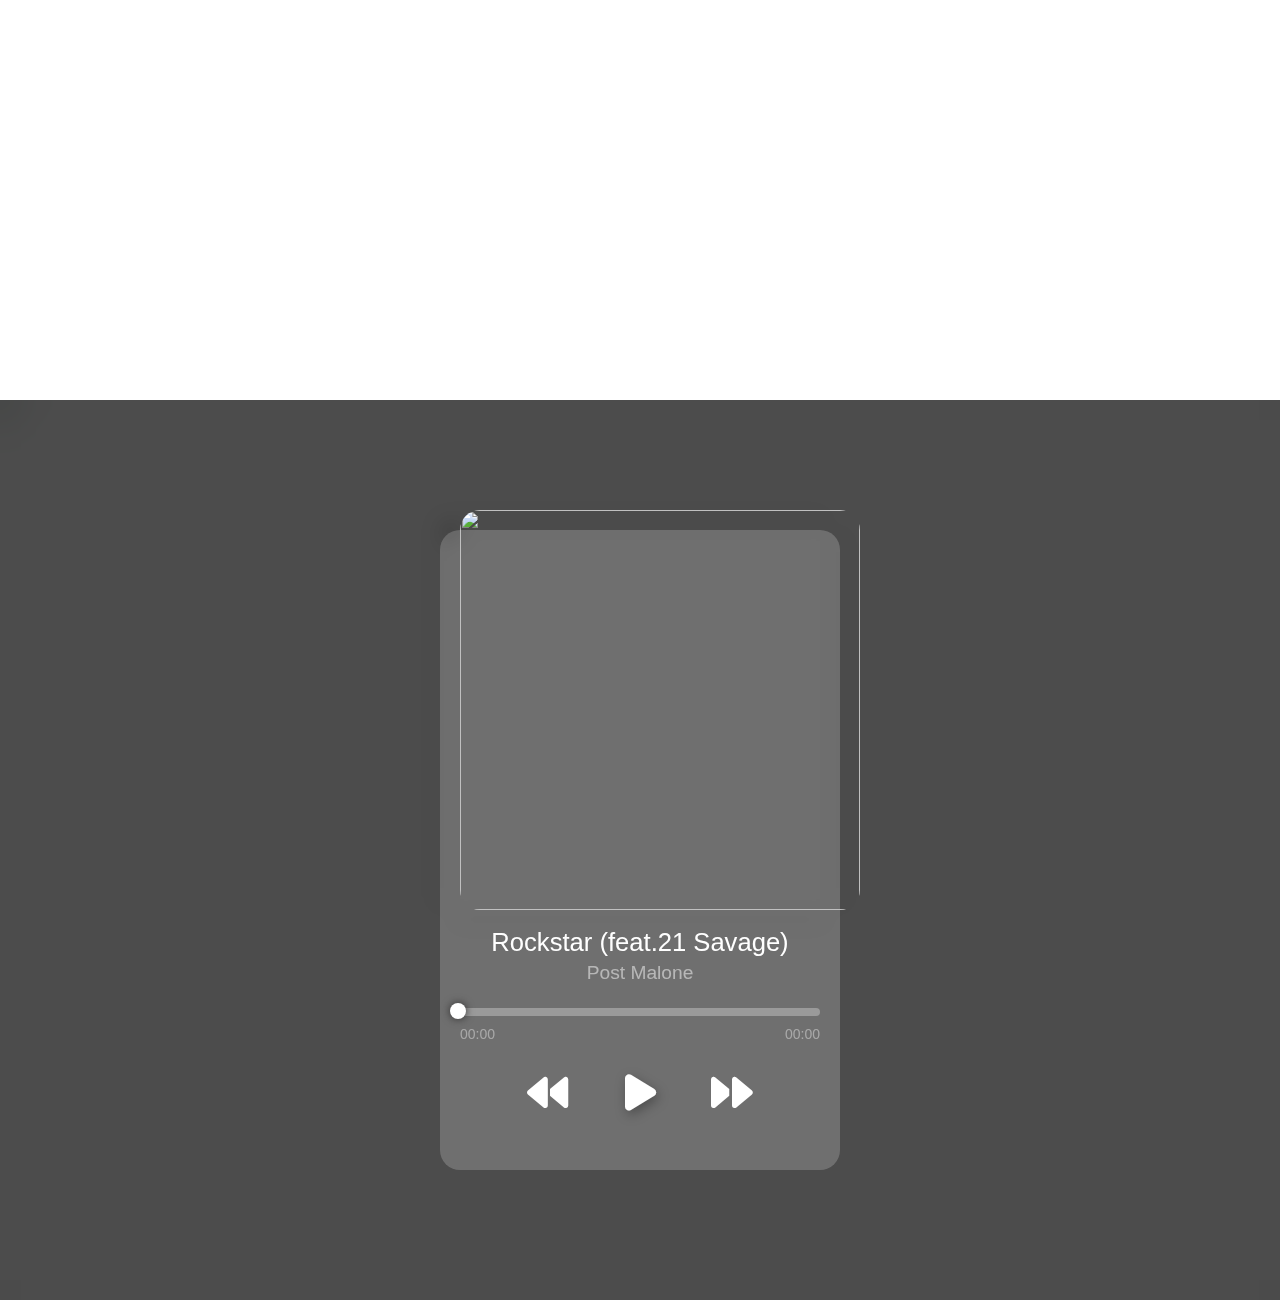
==== commit 65d81547: "내용 수정" ====
--- a/BSH1/index.html
+++ b/BSH1/index.html
@@ -296,7 +296,7 @@
           <div class="infoHolder">
           <!-- <h2>Programmer</h2> -->
           <!-- <p>안녕하세요, 배상현입니다.</p> -->
-          <h2>안녕하세요,<br>현재 full-stack 개발자 과정을 이수하고 있습니다.<br>프론트엔드와 백엔드 양쪽 모두 체계적으로 배우며<br>실무에 적용 가능한 기술과 문제 해결 능력을 키워나가고 있습니다.</h2>
+          <h2>안녕하세요,<br>현재 Full-Stack 개발자 과정을 이수하고 있습니다.<br>프론트엔드와 백엔드 양쪽 모두 체계적으로 배우며<br>실무에 적용 가능한 기술과 문제 해결 능력을 키워나가고 있습니다.</h2>
         </div>
           
         <div class="imageHolder"><img class="profilePic" src="https://raw.githubusercontent.com/qotkdgus0430/study/main/bshimage.png" alt="프로필 이미지"></div>
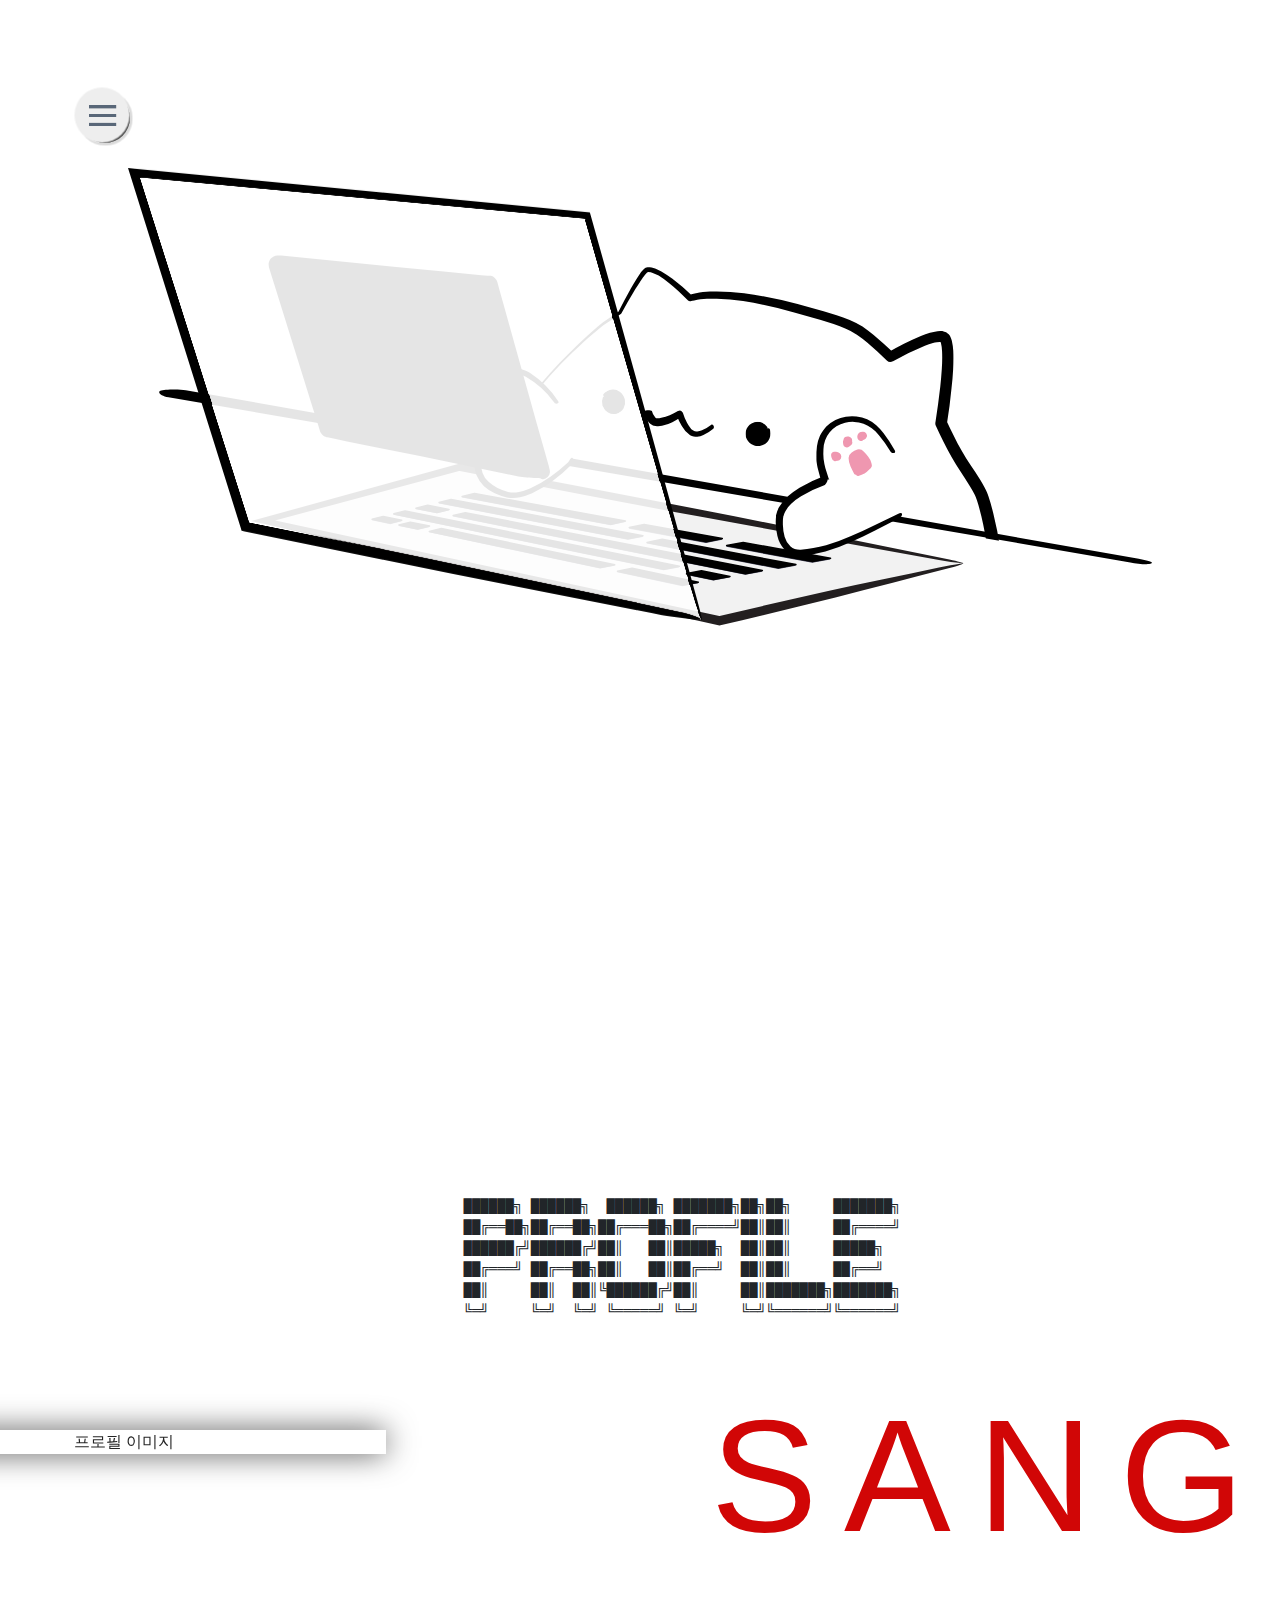
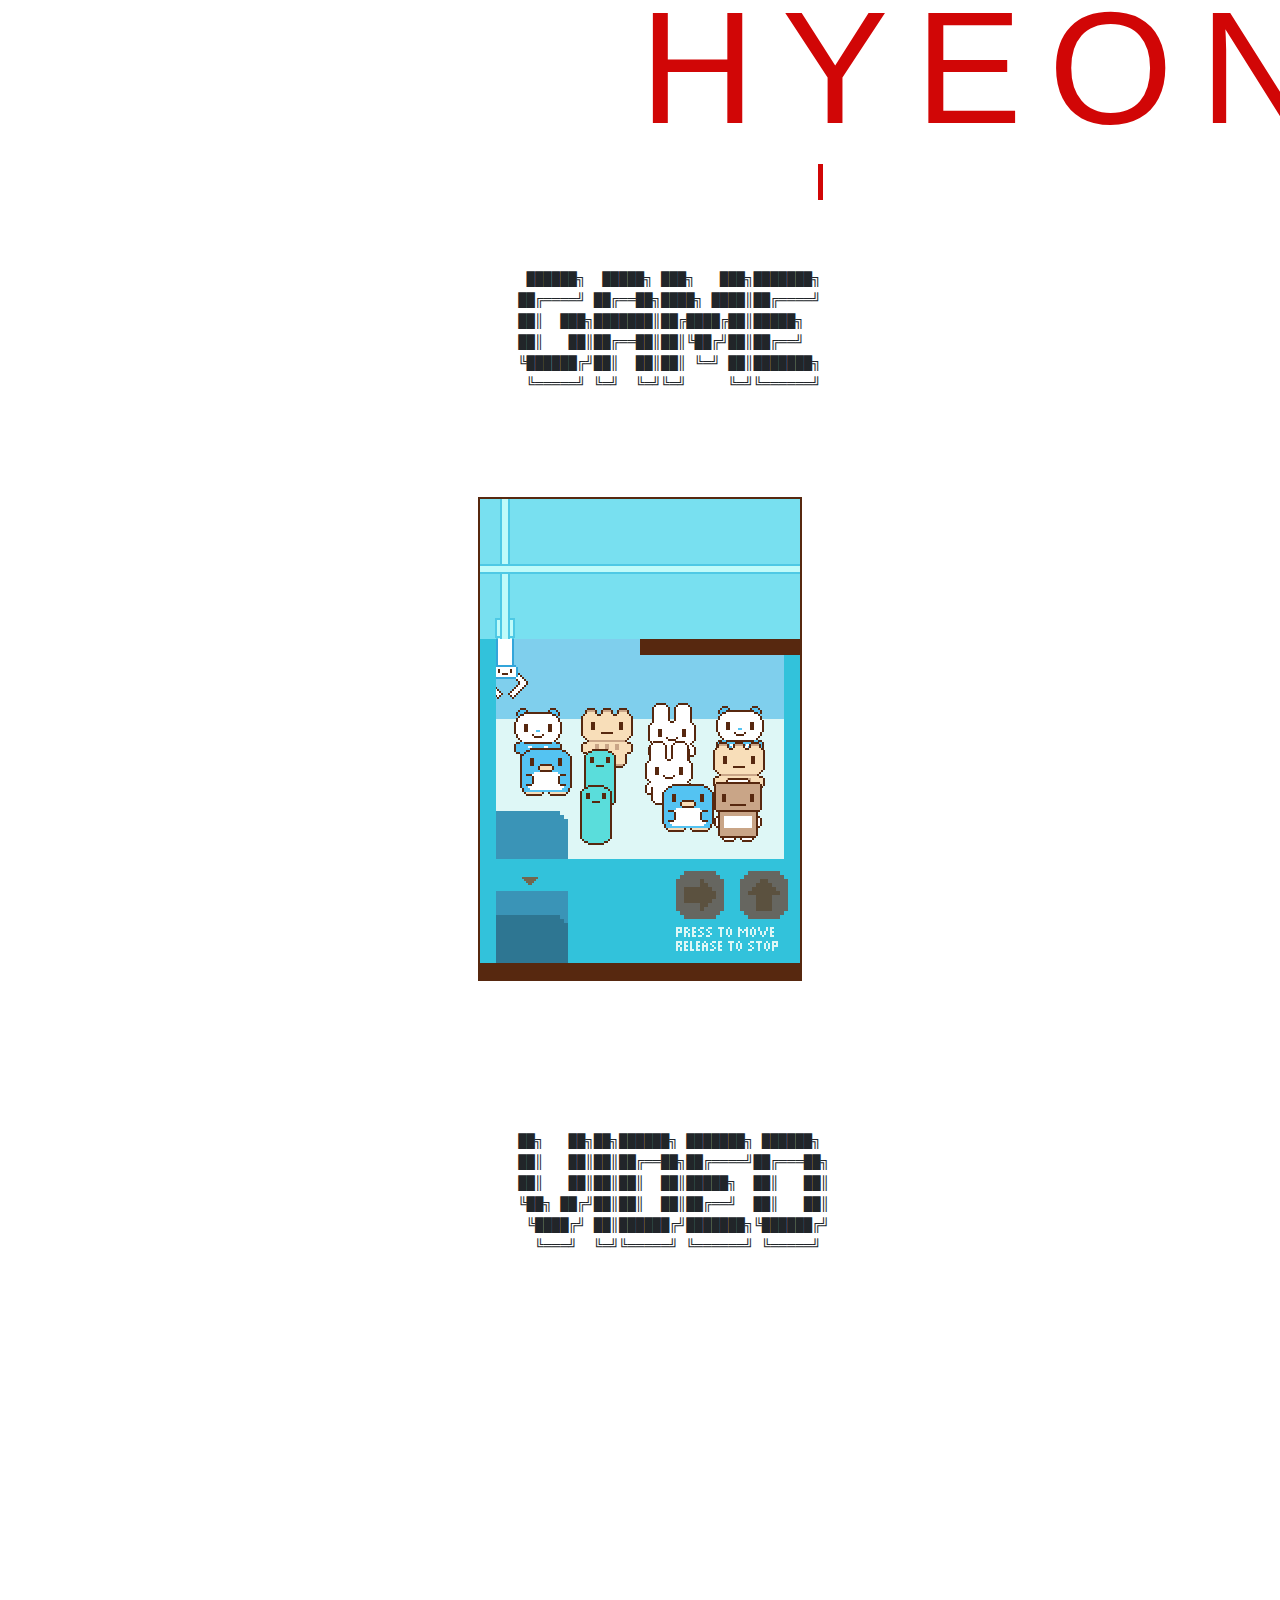
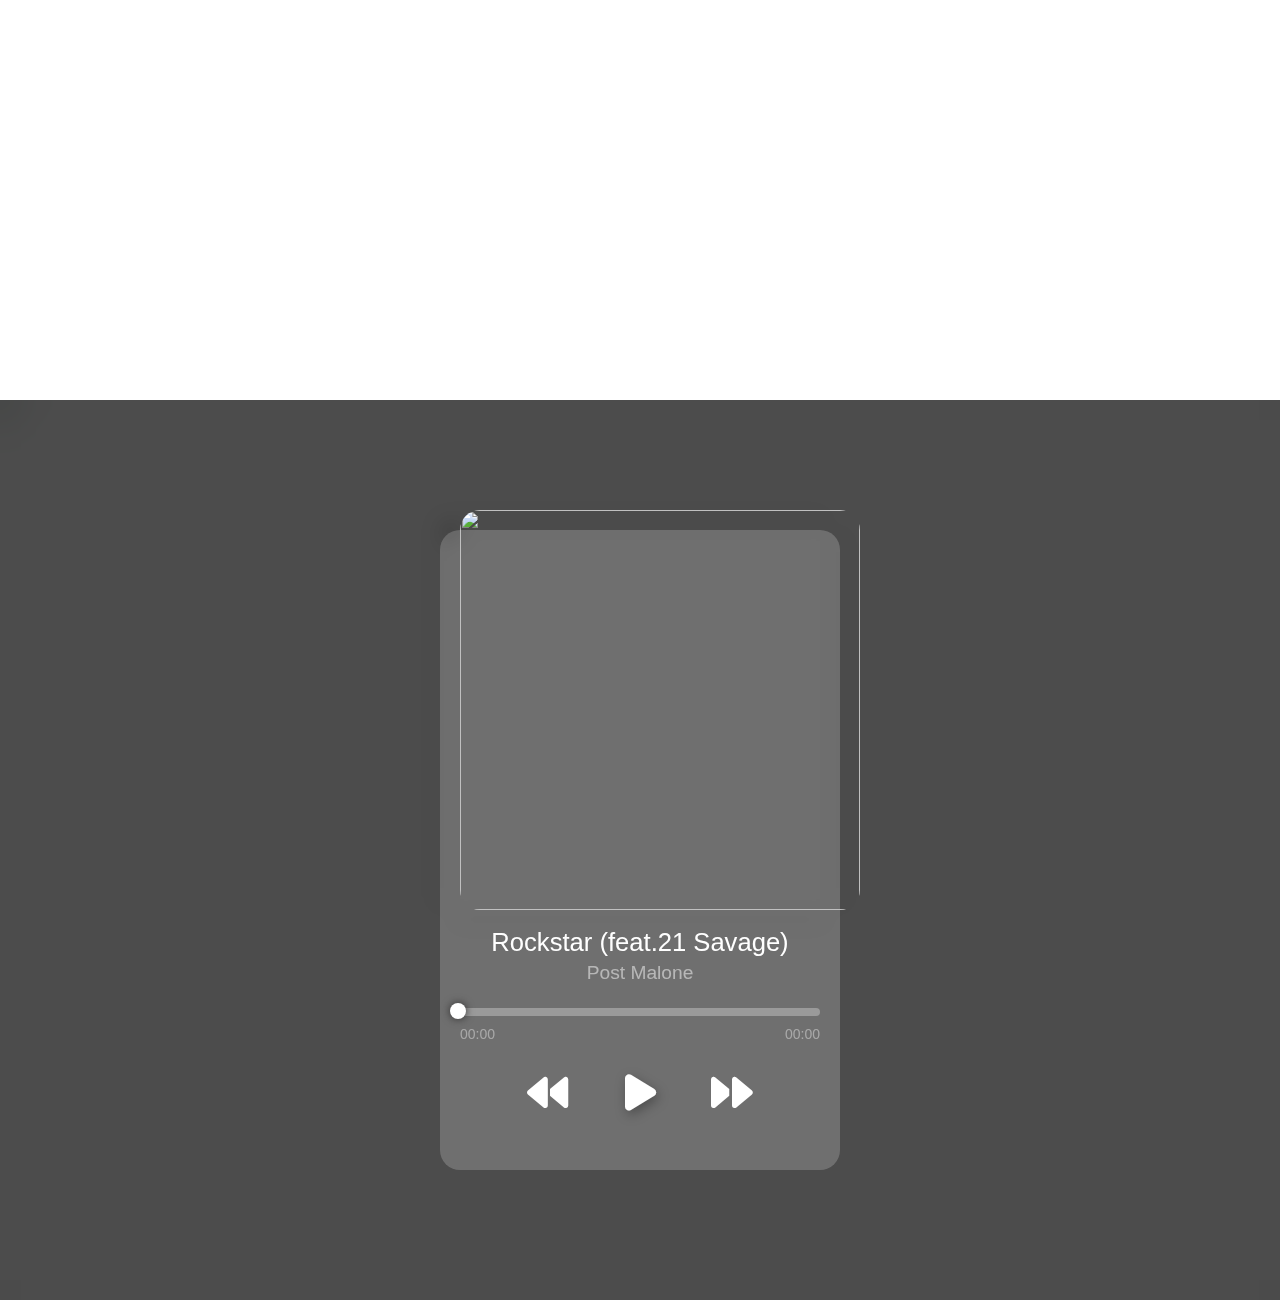
==== commit cd8abb20: "프로필 내용 수정" ====
--- a/BSH1/index.html
+++ b/BSH1/index.html
@@ -296,7 +296,7 @@
           <div class="infoHolder">
           <!-- <h2>Programmer</h2> -->
           <!-- <p>안녕하세요, 배상현입니다.</p> -->
-          <h2>안녕하세요,<br>현재 Full-Stack 개발자 과정을 이수하고 있습니다.<br>프론트엔드와 백엔드 양쪽 모두 체계적으로 배우며<br>실무에 적용 가능한 기술과 문제 해결 능력을 키워나가고 있습니다.</h2>
+          <h2>안녕하세요,<br>현재 Full-Stack 개발자 과정을 이수하고 있습니다.<br>프론트엔드와 백엔드 양쪽 모두 체계적으로 배우며<br>실무에 적용 가능한 기술과 문제 해결 능력을<br>키워나가고 있습니다.</h2>
         </div>
           
         <div class="imageHolder"><img class="profilePic" src="https://raw.githubusercontent.com/qotkdgus0430/study/main/bshimage.png" alt="프로필 이미지"></div>
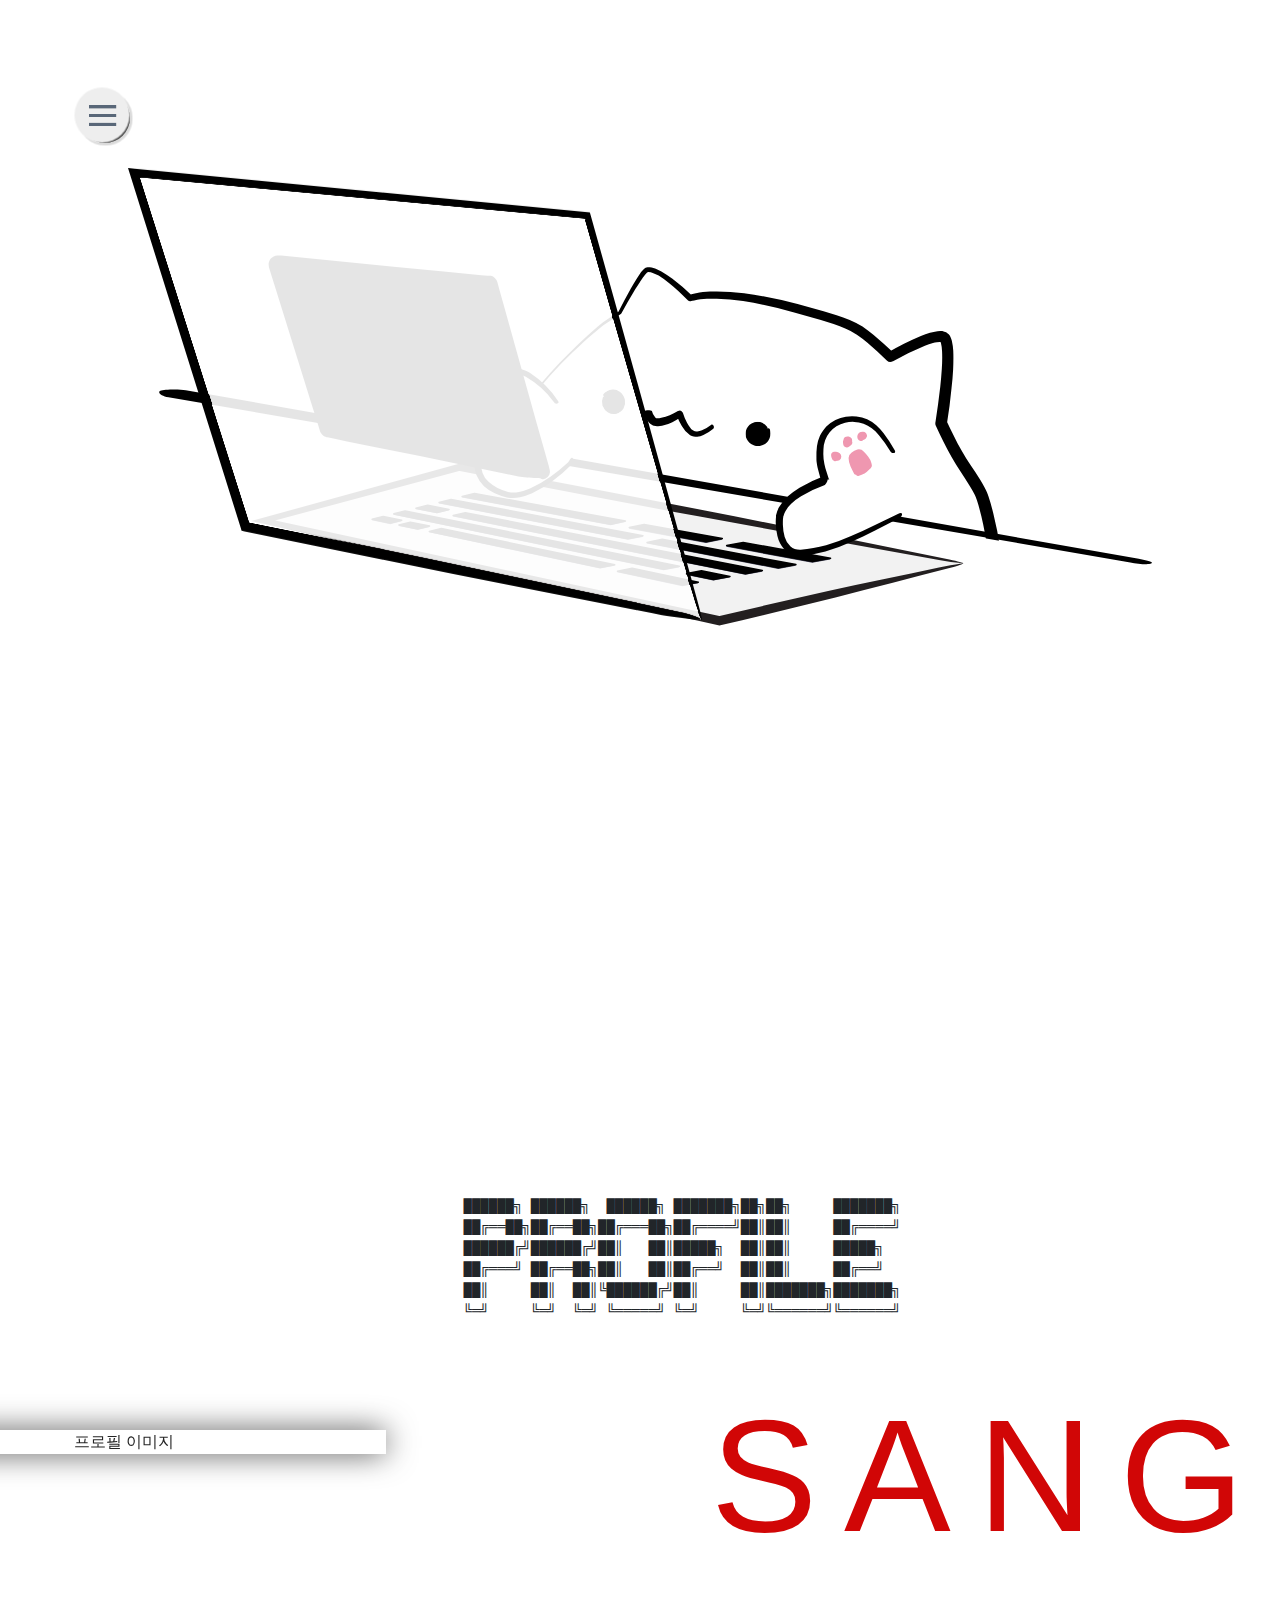
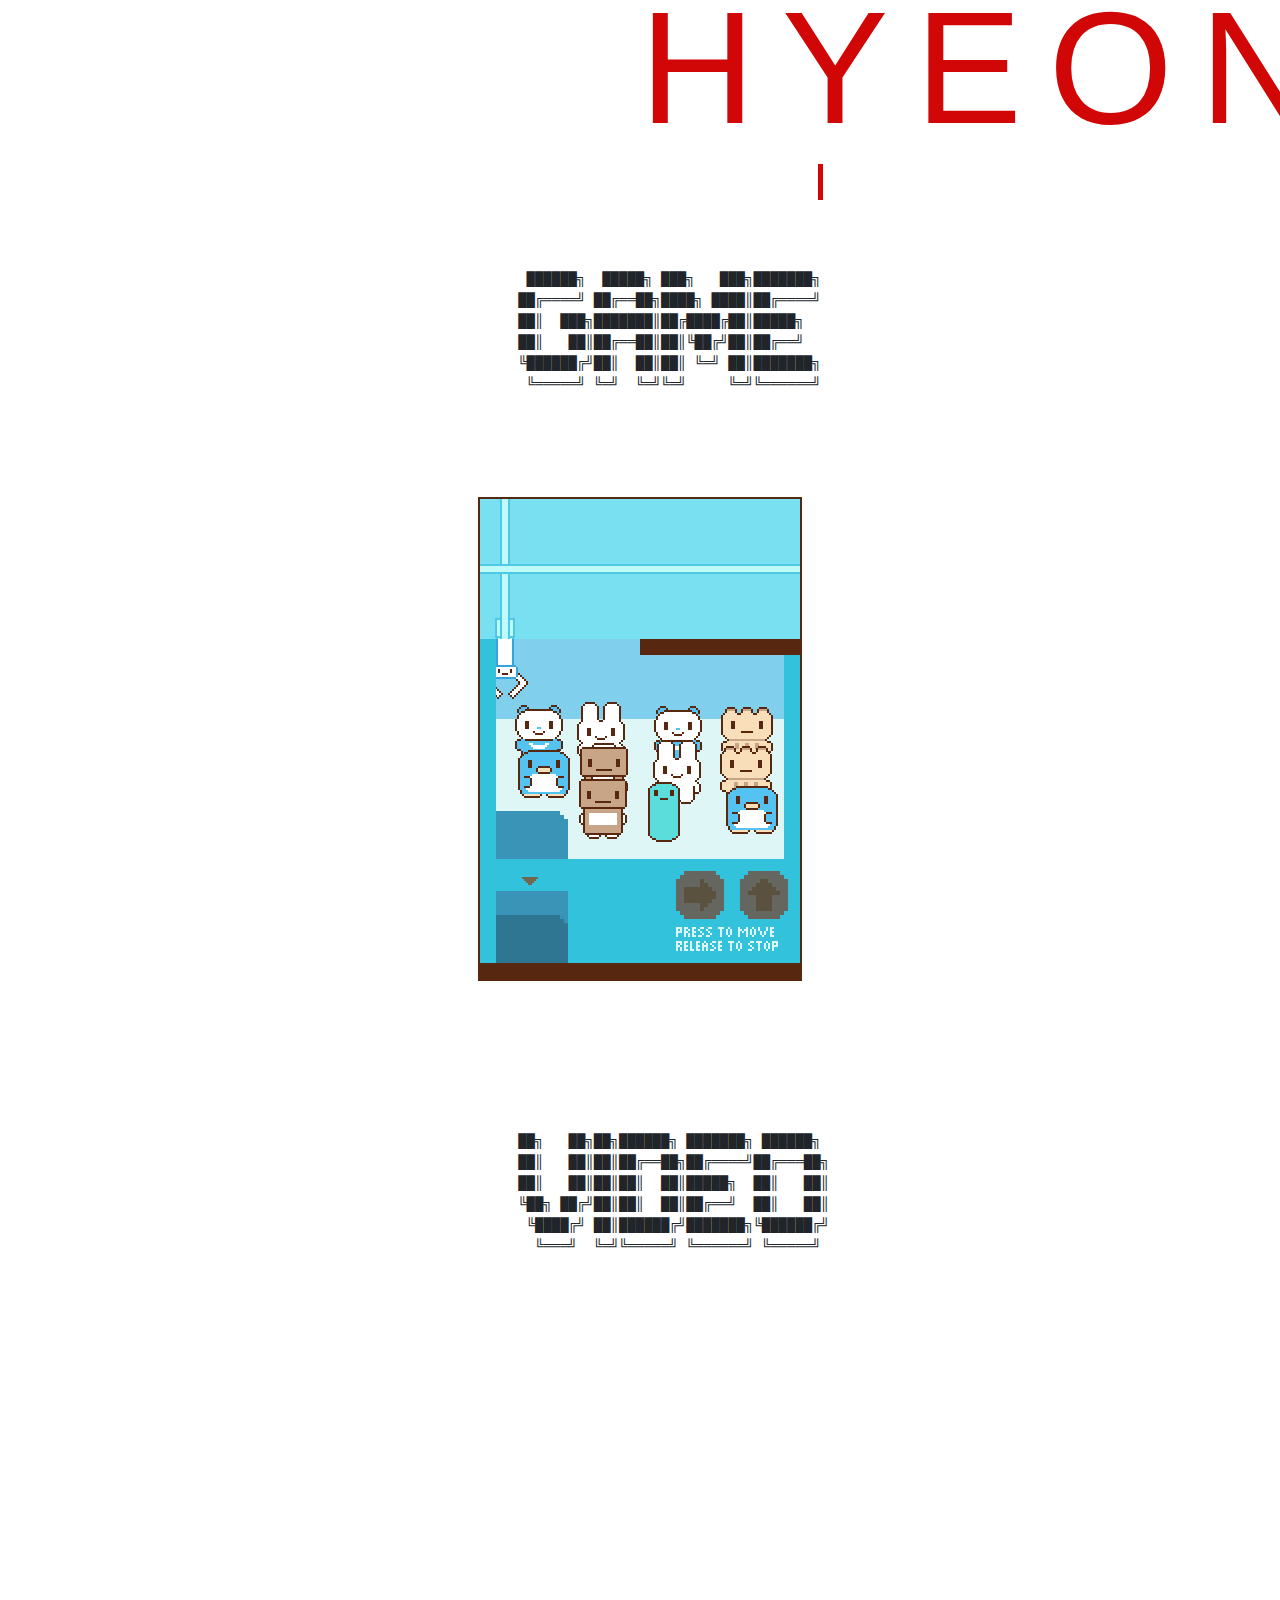
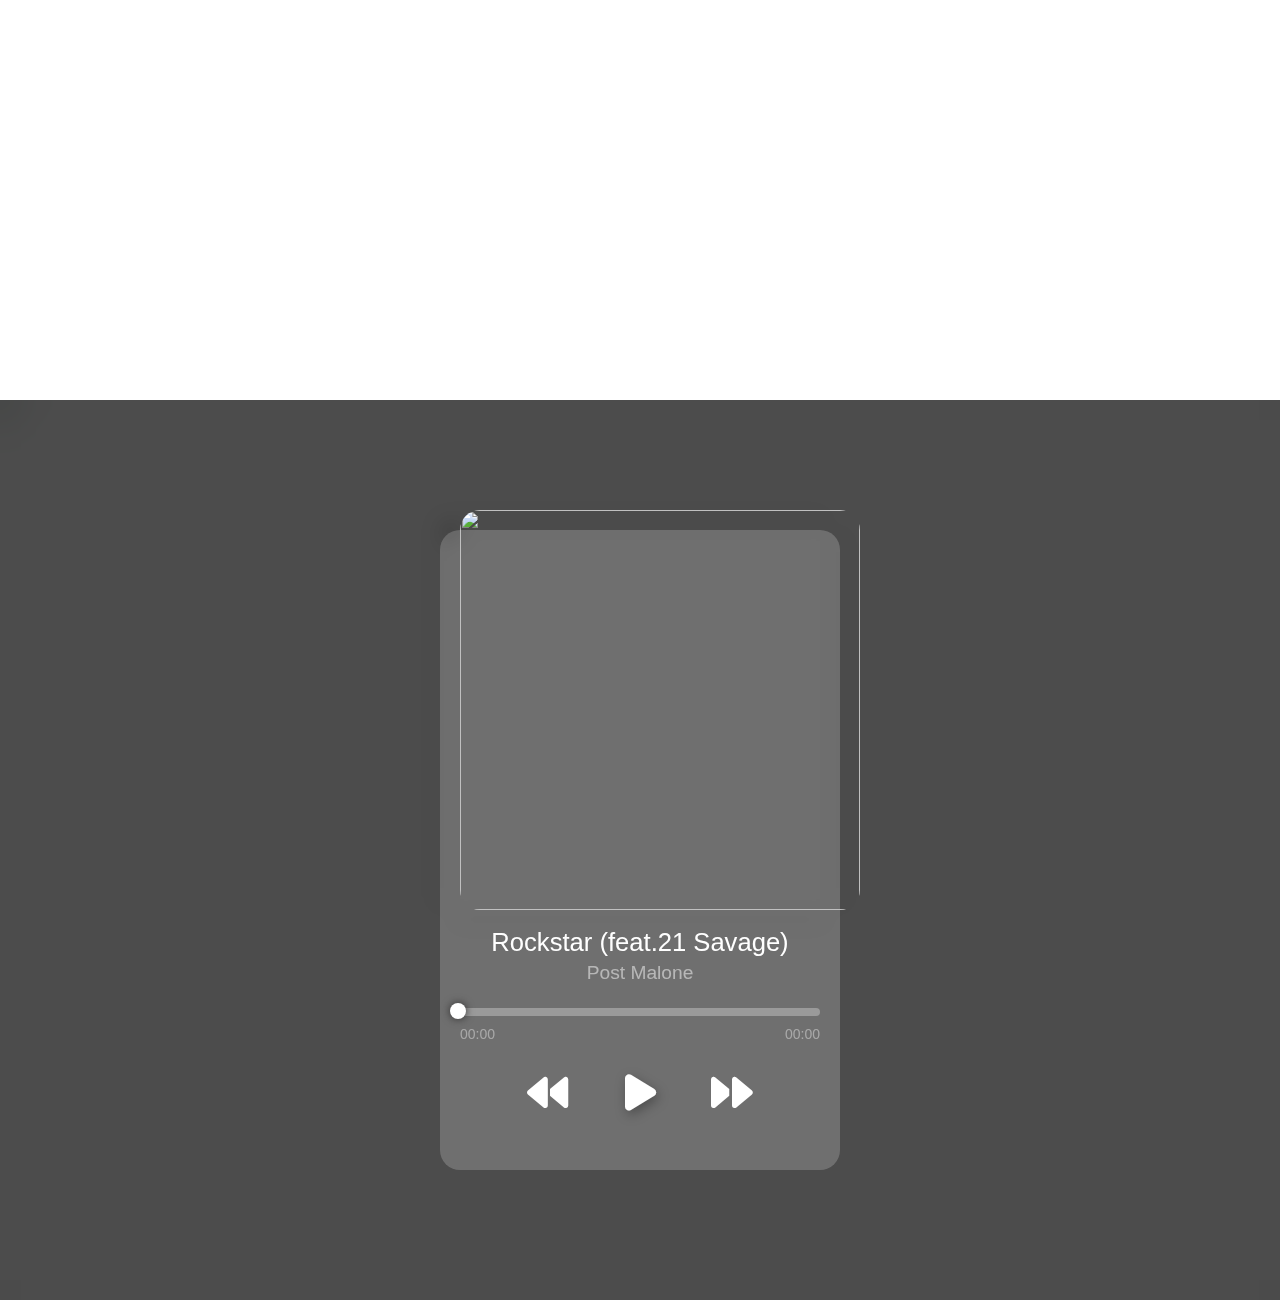
==== commit 3225257b: "수정" ====
--- a/BSH1/index.html
+++ b/BSH1/index.html
@@ -287,10 +287,7 @@
           ╚═╝     ╚═╝  ╚═╝ ╚═════╝ ╚═╝     ╚═╝╚══════╝╚══════╝
                                                     
         </pre>
-        <!-- <img src="profile-image.jpg" alt="Profile Image" style="width: 150px; height: 150px; border-radius: 50%;">
-        <p><strong>이름:</strong> 배상현</p>
-        <p><strong>직업:</strong> 개발자</p>
-        <p><strong>소개:</strong> 안녕하세요, 저는 개발자 배상현입니다. 다양한 웹 개발 실습을 하고 있습니다.</p> -->
+        
         <div class="profile">
           <h1>Sang Hyeon</h1>
           <div class="infoHolder">
